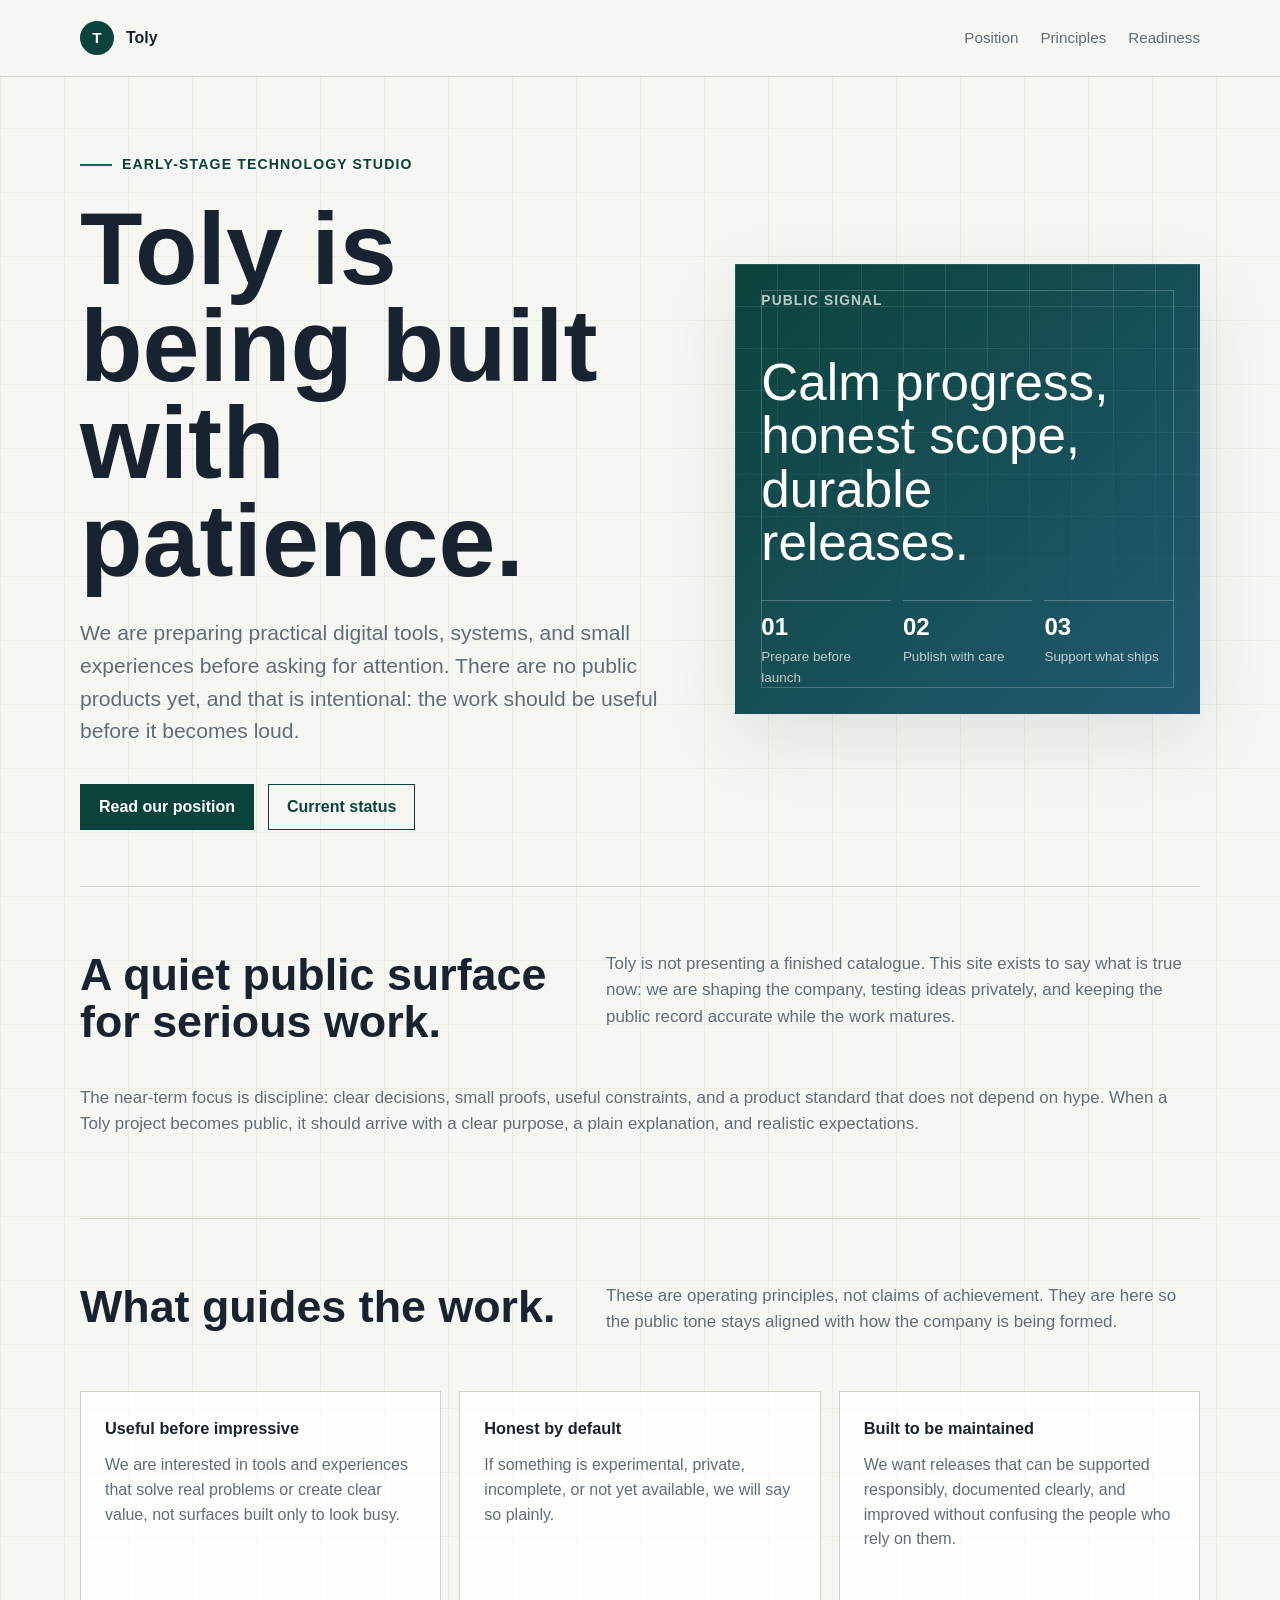
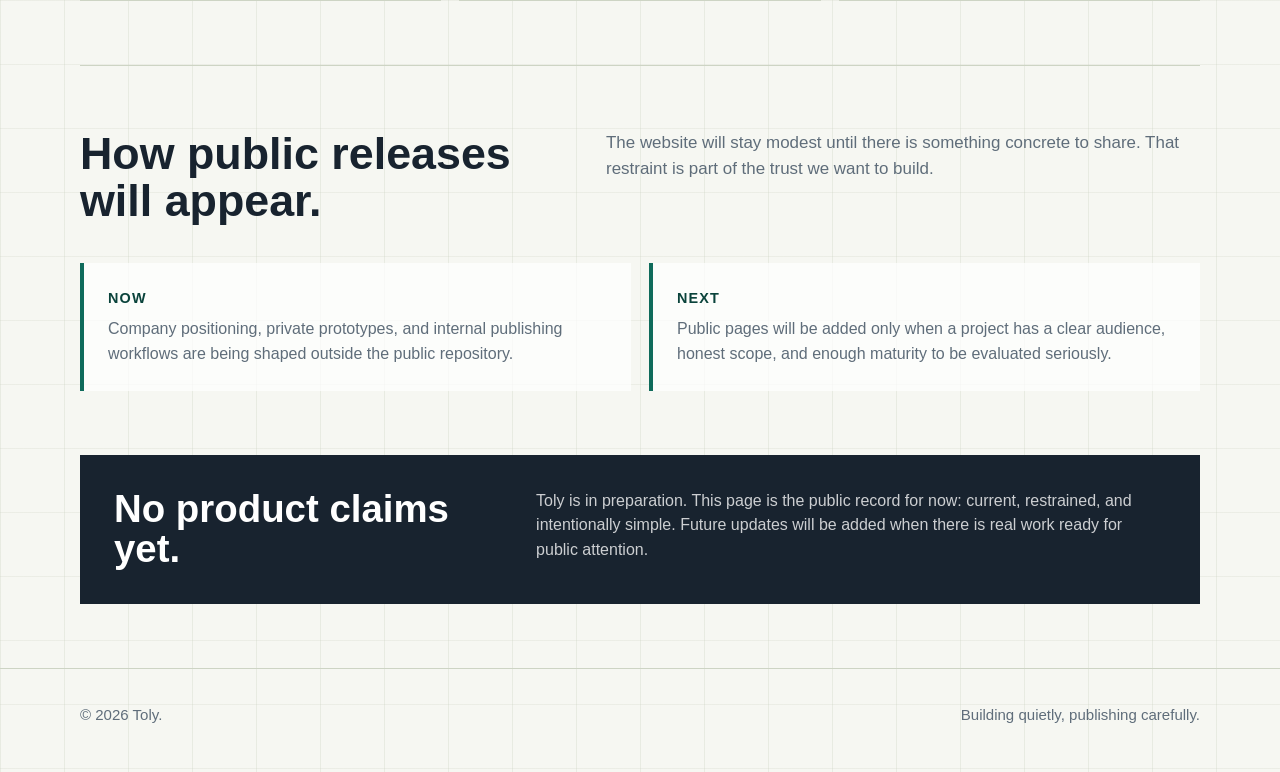
==== index.html @ 8178d435 "Rebuild public Toly site" ====
<!DOCTYPE html>
<html lang="en">
<head>
  <meta charset="UTF-8">
  <meta name="viewport" content="width=device-width, initial-scale=1.0">
  <meta name="description" content="Toly is an early-stage technology studio preparing careful digital tools, systems, and experiences.">
  <meta name="theme-color" content="#f6f7f2">
  <meta property="og:title" content="Toly">
  <meta property="og:description" content="An early-stage technology studio building quietly and publishing carefully.">
  <meta property="og:type" content="website">
  <title>Toly - Careful Technology Studio</title>
  <style>
    :root {
      color-scheme: light;
      --paper: #f6f7f2;
      --surface: #ffffff;
      --ink: #18232f;
      --muted: #5f6d7a;
      --soft: #e4e7dc;
      --line: #cdd4c4;
      --green: #0f6b5b;
      --green-strong: #0a433b;
      --clay: #9a5b32;
      --blue: #245b73;
      --shadow: 0 24px 70px rgba(24, 35, 47, 0.10);
    }

    * {
      box-sizing: border-box;
    }

    html {
      scroll-behavior: smooth;
    }

    body {
      margin: 0;
      min-height: 100vh;
      font-family: Arial, Helvetica, sans-serif;
      line-height: 1.55;
      color: var(--ink);
      background:
        linear-gradient(90deg, rgba(205, 212, 196, 0.34) 1px, transparent 1px),
        linear-gradient(180deg, rgba(205, 212, 196, 0.28) 1px, transparent 1px),
        var(--paper);
      background-size: 64px 64px;
    }

    a {
      color: inherit;
      text-decoration-thickness: 0.08em;
      text-underline-offset: 0.2em;
    }

    a:focus-visible,
    button:focus-visible {
      outline: 3px solid rgba(15, 107, 91, 0.35);
      outline-offset: 4px;
    }

    .skip-link {
      position: absolute;
      top: 12px;
      left: 12px;
      z-index: 10;
      padding: 10px 14px;
      color: var(--surface);
      background: var(--green-strong);
      transform: translateY(-160%);
      transition: transform 180ms ease;
    }

    .skip-link:focus {
      transform: translateY(0);
    }

    .wrap {
      width: min(1120px, calc(100% - 32px));
      margin: 0 auto;
    }

    header {
      position: sticky;
      top: 0;
      z-index: 5;
      border-bottom: 1px solid rgba(205, 212, 196, 0.86);
      background: rgba(246, 247, 242, 0.92);
      backdrop-filter: blur(14px);
    }

    nav {
      display: flex;
      align-items: center;
      justify-content: space-between;
      gap: 24px;
      min-height: 76px;
    }

    .brand {
      display: inline-flex;
      align-items: center;
      gap: 12px;
      font-weight: 700;
      text-decoration: none;
    }

    .mark {
      display: grid;
      width: 34px;
      height: 34px;
      place-items: center;
      color: var(--surface);
      background: var(--green-strong);
      border-radius: 50%;
      font-size: 0.95rem;
    }

    .nav-links {
      display: flex;
      flex-wrap: wrap;
      justify-content: flex-end;
      gap: 10px 22px;
      color: var(--muted);
      font-size: 0.95rem;
    }

    .nav-links a {
      text-decoration: none;
    }

    .nav-links a:hover {
      color: var(--green-strong);
    }

    main {
      padding: 72px 0 64px;
    }

    .hero {
      display: grid;
      grid-template-columns: minmax(0, 1.12fr) minmax(320px, 0.88fr);
      gap: 64px;
      align-items: center;
      min-height: calc(100vh - 172px);
      padding-bottom: 56px;
    }

    .eyebrow {
      display: inline-flex;
      align-items: center;
      gap: 10px;
      margin: 0 0 24px;
      color: var(--green-strong);
      font-size: 0.88rem;
      font-weight: 700;
      text-transform: uppercase;
      letter-spacing: 0.08em;
    }

    .eyebrow::before {
      content: "";
      width: 32px;
      height: 2px;
      background: var(--green);
    }

    h1,
    h2,
    h3,
    p {
      margin-top: 0;
    }

    h1 {
      max-width: 780px;
      margin-bottom: 28px;
      font-size: clamp(3rem, 8vw, 6.8rem);
      line-height: 0.95;
      letter-spacing: 0;
    }

    .lead {
      max-width: 690px;
      margin-bottom: 36px;
      color: var(--muted);
      font-size: clamp(1.12rem, 2vw, 1.32rem);
    }

    .actions {
      display: flex;
      flex-wrap: wrap;
      gap: 14px;
      align-items: center;
    }

    .button {
      display: inline-flex;
      align-items: center;
      min-height: 46px;
      padding: 0 18px;
      border: 1px solid var(--green-strong);
      color: var(--surface);
      background: var(--green-strong);
      font-weight: 700;
      text-decoration: none;
    }

    .button.secondary {
      color: var(--green-strong);
      background: transparent;
    }

    .signal {
      position: relative;
      min-height: 450px;
      padding: 26px;
      overflow: hidden;
      color: var(--surface);
      background:
        linear-gradient(135deg, rgba(10, 67, 59, 0.98), rgba(36, 91, 115, 0.95)),
        var(--green-strong);
      box-shadow: var(--shadow);
    }

    .signal::before {
      content: "";
      position: absolute;
      inset: 26px;
      border: 1px solid rgba(255, 255, 255, 0.22);
    }

    .signal-grid {
      position: absolute;
      inset: 0;
      background:
        linear-gradient(90deg, rgba(255, 255, 255, 0.10) 1px, transparent 1px),
        linear-gradient(180deg, rgba(255, 255, 255, 0.10) 1px, transparent 1px);
      background-size: 42px 42px;
      mask-image: linear-gradient(180deg, #000, transparent 85%);
    }

    .signal-content {
      position: relative;
      z-index: 1;
      display: flex;
      min-height: 398px;
      flex-direction: column;
      justify-content: space-between;
    }

    .signal-kicker {
      color: rgba(255, 255, 255, 0.72);
      font-size: 0.86rem;
      font-weight: 700;
      text-transform: uppercase;
      letter-spacing: 0.08em;
    }

    .signal-title {
      max-width: 350px;
      margin: 0;
      font-size: clamp(1.8rem, 4vw, 3.2rem);
      line-height: 1.04;
      letter-spacing: 0;
    }

    .signal-bottom {
      display: grid;
      grid-template-columns: repeat(3, 1fr);
      gap: 12px;
    }

    .metric {
      padding-top: 14px;
      border-top: 1px solid rgba(255, 255, 255, 0.24);
    }

    .metric strong {
      display: block;
      font-size: 1.5rem;
      line-height: 1;
    }

    .metric span {
      display: block;
      margin-top: 8px;
      color: rgba(255, 255, 255, 0.72);
      font-size: 0.84rem;
    }

    .band {
      padding: 64px 0;
      border-top: 1px solid var(--line);
    }

    .section-head {
      display: grid;
      grid-template-columns: minmax(220px, 0.45fr) minmax(0, 0.55fr);
      gap: 40px;
      align-items: start;
      margin-bottom: 38px;
    }

    h2 {
      margin-bottom: 0;
      font-size: clamp(1.8rem, 3.5vw, 3.2rem);
      line-height: 1.06;
      letter-spacing: 0;
    }

    .section-head p,
    .wide-copy {
      color: var(--muted);
      font-size: 1.06rem;
    }

    .cards {
      display: grid;
      grid-template-columns: repeat(3, minmax(0, 1fr));
      gap: 18px;
    }

    .card {
      min-height: 210px;
      padding: 24px;
      border: 1px solid var(--line);
      background: rgba(255, 255, 255, 0.78);
    }

    .card h3 {
      margin-bottom: 12px;
      font-size: 1.02rem;
    }

    .card p {
      margin-bottom: 0;
      color: var(--muted);
    }

    .timeline {
      display: grid;
      grid-template-columns: 1fr 1fr;
      gap: 18px;
    }

    .step {
      padding: 24px;
      border-left: 4px solid var(--green);
      background: rgba(255, 255, 255, 0.72);
    }

    .step strong {
      display: block;
      margin-bottom: 8px;
      color: var(--green-strong);
      font-size: 0.9rem;
      text-transform: uppercase;
      letter-spacing: 0.08em;
    }

    .step p {
      margin-bottom: 0;
      color: var(--muted);
    }

    .notice {
      display: grid;
      grid-template-columns: minmax(220px, 0.38fr) minmax(0, 0.62fr);
      gap: 36px;
      padding: 34px;
      color: var(--surface);
      background: var(--ink);
    }

    .notice h2 {
      font-size: clamp(1.6rem, 3vw, 2.5rem);
    }

    .notice p {
      margin-bottom: 0;
      color: rgba(255, 255, 255, 0.78);
    }

    footer {
      padding: 34px 0 46px;
      border-top: 1px solid var(--line);
      color: var(--muted);
      font-size: 0.94rem;
    }

    .footer-row {
      display: flex;
      flex-wrap: wrap;
      justify-content: space-between;
      gap: 16px;
    }

    @media (max-width: 860px) {
      header {
        position: static;
      }

      nav,
      .section-head,
      .notice {
        display: block;
      }

      .nav-links {
        justify-content: flex-start;
        margin-top: 14px;
      }

      main {
        padding-top: 48px;
      }

      .hero {
        display: block;
        min-height: auto;
      }

      .signal {
        min-height: 380px;
        margin-top: 42px;
      }

      .signal-content {
        min-height: 328px;
      }

      .cards,
      .timeline {
        grid-template-columns: 1fr;
      }

      .section-head p,
      .notice p {
        margin-top: 16px;
      }
    }

    @media (max-width: 560px) {
      .wrap {
        width: min(100% - 24px, 1120px);
      }

      nav {
        min-height: 92px;
      }

      h1 {
        font-size: clamp(2.5rem, 17vw, 4.6rem);
      }

      .actions {
        align-items: stretch;
        flex-direction: column;
      }

      .button {
        justify-content: center;
        width: 100%;
      }

      .signal,
      .notice {
        padding: 22px;
      }

      .signal::before {
        inset: 18px;
      }

      .signal-bottom {
        grid-template-columns: 1fr;
      }

      .band {
        padding: 52px 0;
      }
    }
  </style>
</head>
<body>
  <a class="skip-link" href="#main">Skip to content</a>

  <header>
    <nav class="wrap" aria-label="Primary navigation">
      <a class="brand" href="#top" aria-label="Toly home">
        <span class="mark" aria-hidden="true">T</span>
        <span>Toly</span>
      </a>

      <div class="nav-links" aria-label="Page sections">
        <a href="#position">Position</a>
        <a href="#principles">Principles</a>
        <a href="#readiness">Readiness</a>
      </div>
    </nav>
  </header>

  <main id="main" class="wrap">
    <section id="top" class="hero" aria-labelledby="hero-title">
      <div>
        <p class="eyebrow">Early-stage technology studio</p>
        <h1 id="hero-title">Toly is being built with patience.</h1>
        <p class="lead">We are preparing practical digital tools, systems, and small experiences before asking for attention. There are no public products yet, and that is intentional: the work should be useful before it becomes loud.</p>

        <div class="actions" aria-label="Primary actions">
          <a class="button" href="#position">Read our position</a>
          <a class="button secondary" href="#readiness">Current status</a>
        </div>
      </div>

      <aside class="signal" aria-label="Toly working posture">
        <div class="signal-grid" aria-hidden="true"></div>
        <div class="signal-content">
          <p class="signal-kicker">Public signal</p>
          <p class="signal-title">Calm progress, honest scope, durable releases.</p>
          <div class="signal-bottom" aria-label="Company commitments">
            <div class="metric">
              <strong>01</strong>
              <span>Prepare before launch</span>
            </div>
            <div class="metric">
              <strong>02</strong>
              <span>Publish with care</span>
            </div>
            <div class="metric">
              <strong>03</strong>
              <span>Support what ships</span>
            </div>
          </div>
        </div>
      </aside>
    </section>

    <section id="position" class="band" aria-labelledby="position-title">
      <div class="section-head">
        <h2 id="position-title">A quiet public surface for serious work.</h2>
        <p>Toly is not presenting a finished catalogue. This site exists to say what is true now: we are shaping the company, testing ideas privately, and keeping the public record accurate while the work matures.</p>
      </div>

      <p class="wide-copy">The near-term focus is discipline: clear decisions, small proofs, useful constraints, and a product standard that does not depend on hype. When a Toly project becomes public, it should arrive with a clear purpose, a plain explanation, and realistic expectations.</p>
    </section>

    <section id="principles" class="band" aria-labelledby="principles-title">
      <div class="section-head">
        <h2 id="principles-title">What guides the work.</h2>
        <p>These are operating principles, not claims of achievement. They are here so the public tone stays aligned with how the company is being formed.</p>
      </div>

      <div class="cards">
        <article class="card">
          <h3>Useful before impressive</h3>
          <p>We are interested in tools and experiences that solve real problems or create clear value, not surfaces built only to look busy.</p>
        </article>

        <article class="card">
          <h3>Honest by default</h3>
          <p>If something is experimental, private, incomplete, or not yet available, we will say so plainly.</p>
        </article>

        <article class="card">
          <h3>Built to be maintained</h3>
          <p>We want releases that can be supported responsibly, documented clearly, and improved without confusing the people who rely on them.</p>
        </article>
      </div>
    </section>

    <section id="readiness" class="band" aria-labelledby="readiness-title">
      <div class="section-head">
        <h2 id="readiness-title">How public releases will appear.</h2>
        <p>The website will stay modest until there is something concrete to share. That restraint is part of the trust we want to build.</p>
      </div>

      <div class="timeline">
        <div class="step">
          <strong>Now</strong>
          <p>Company positioning, private prototypes, and internal publishing workflows are being shaped outside the public repository.</p>
        </div>

        <div class="step">
          <strong>Next</strong>
          <p>Public pages will be added only when a project has a clear audience, honest scope, and enough maturity to be evaluated seriously.</p>
        </div>
      </div>
    </section>

    <section class="notice" aria-labelledby="notice-title">
      <h2 id="notice-title">No product claims yet.</h2>
      <p>Toly is in preparation. This page is the public record for now: current, restrained, and intentionally simple. Future updates will be added when there is real work ready for public attention.</p>
    </section>
  </main>

  <footer>
    <div class="wrap footer-row">
      <span>&copy; 2026 Toly.</span>
      <span>Building quietly, publishing carefully.</span>
    </div>
  </footer>
</body>
</html>
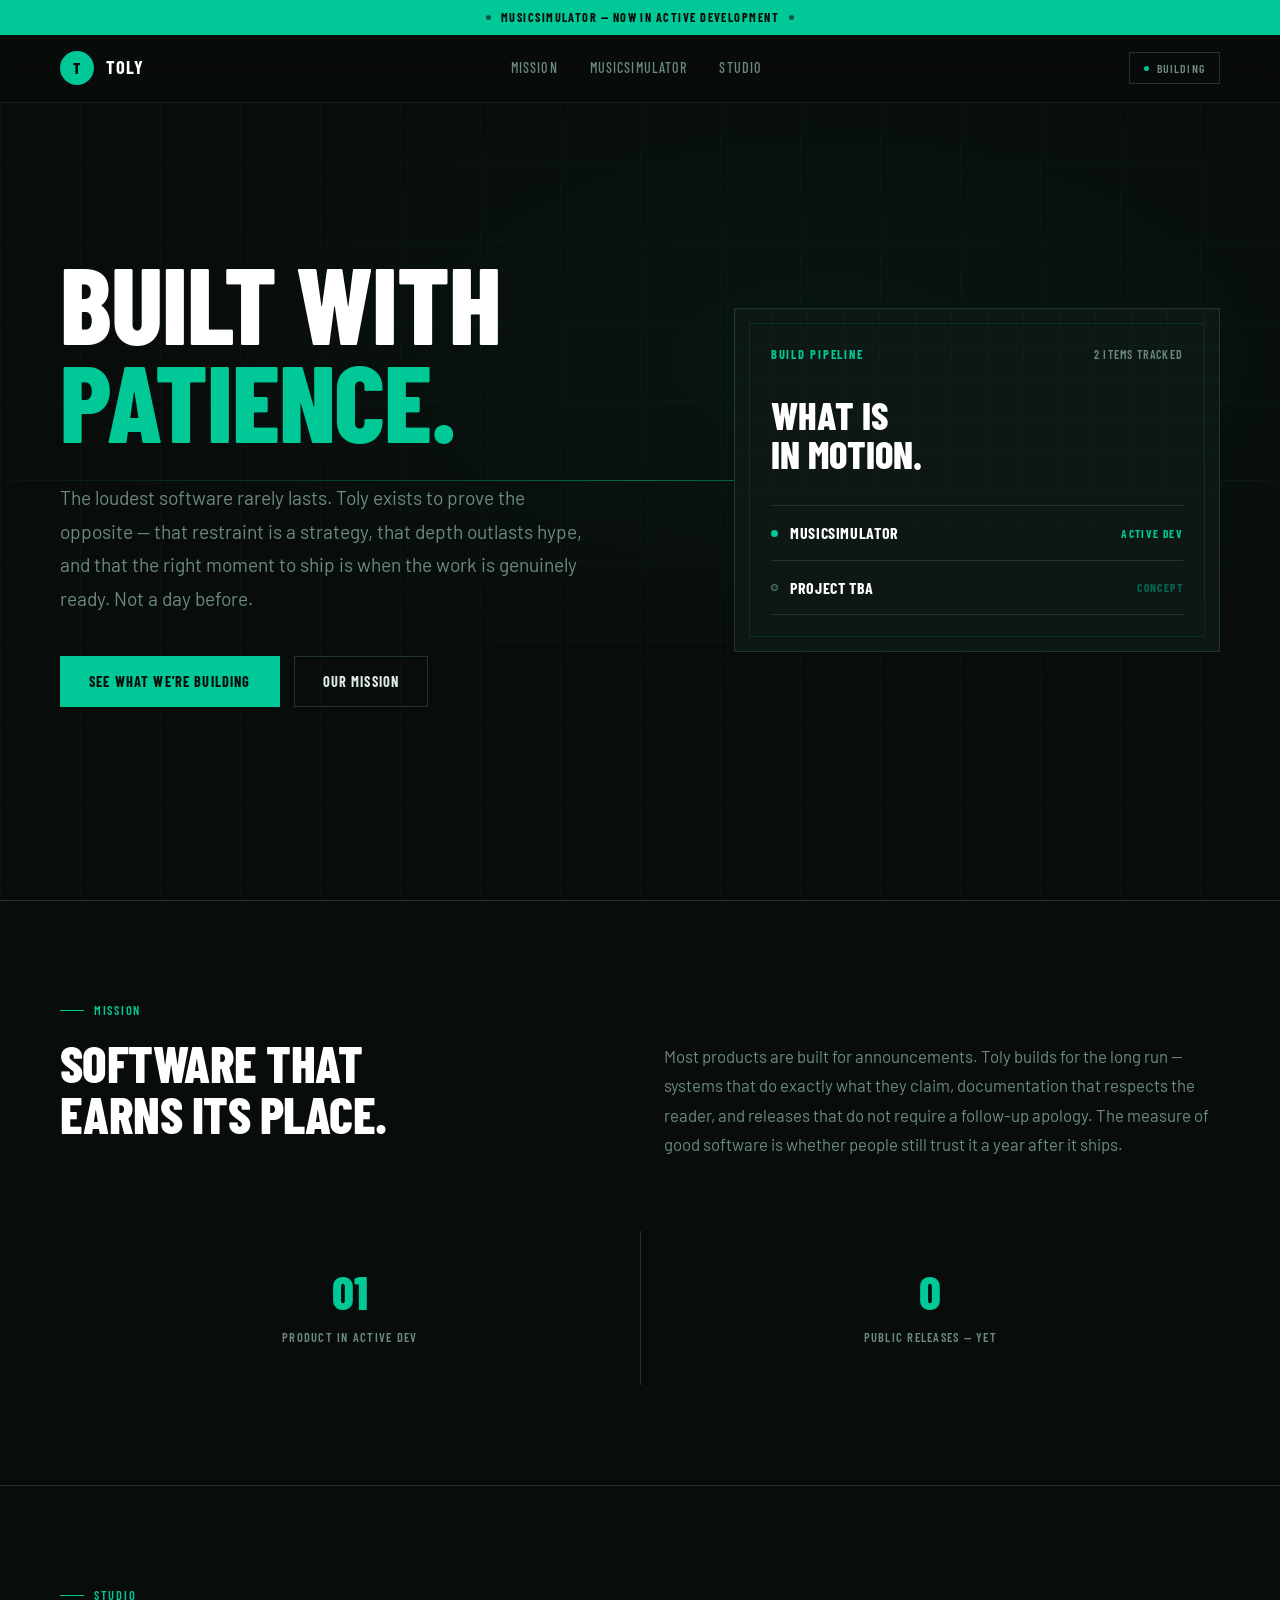
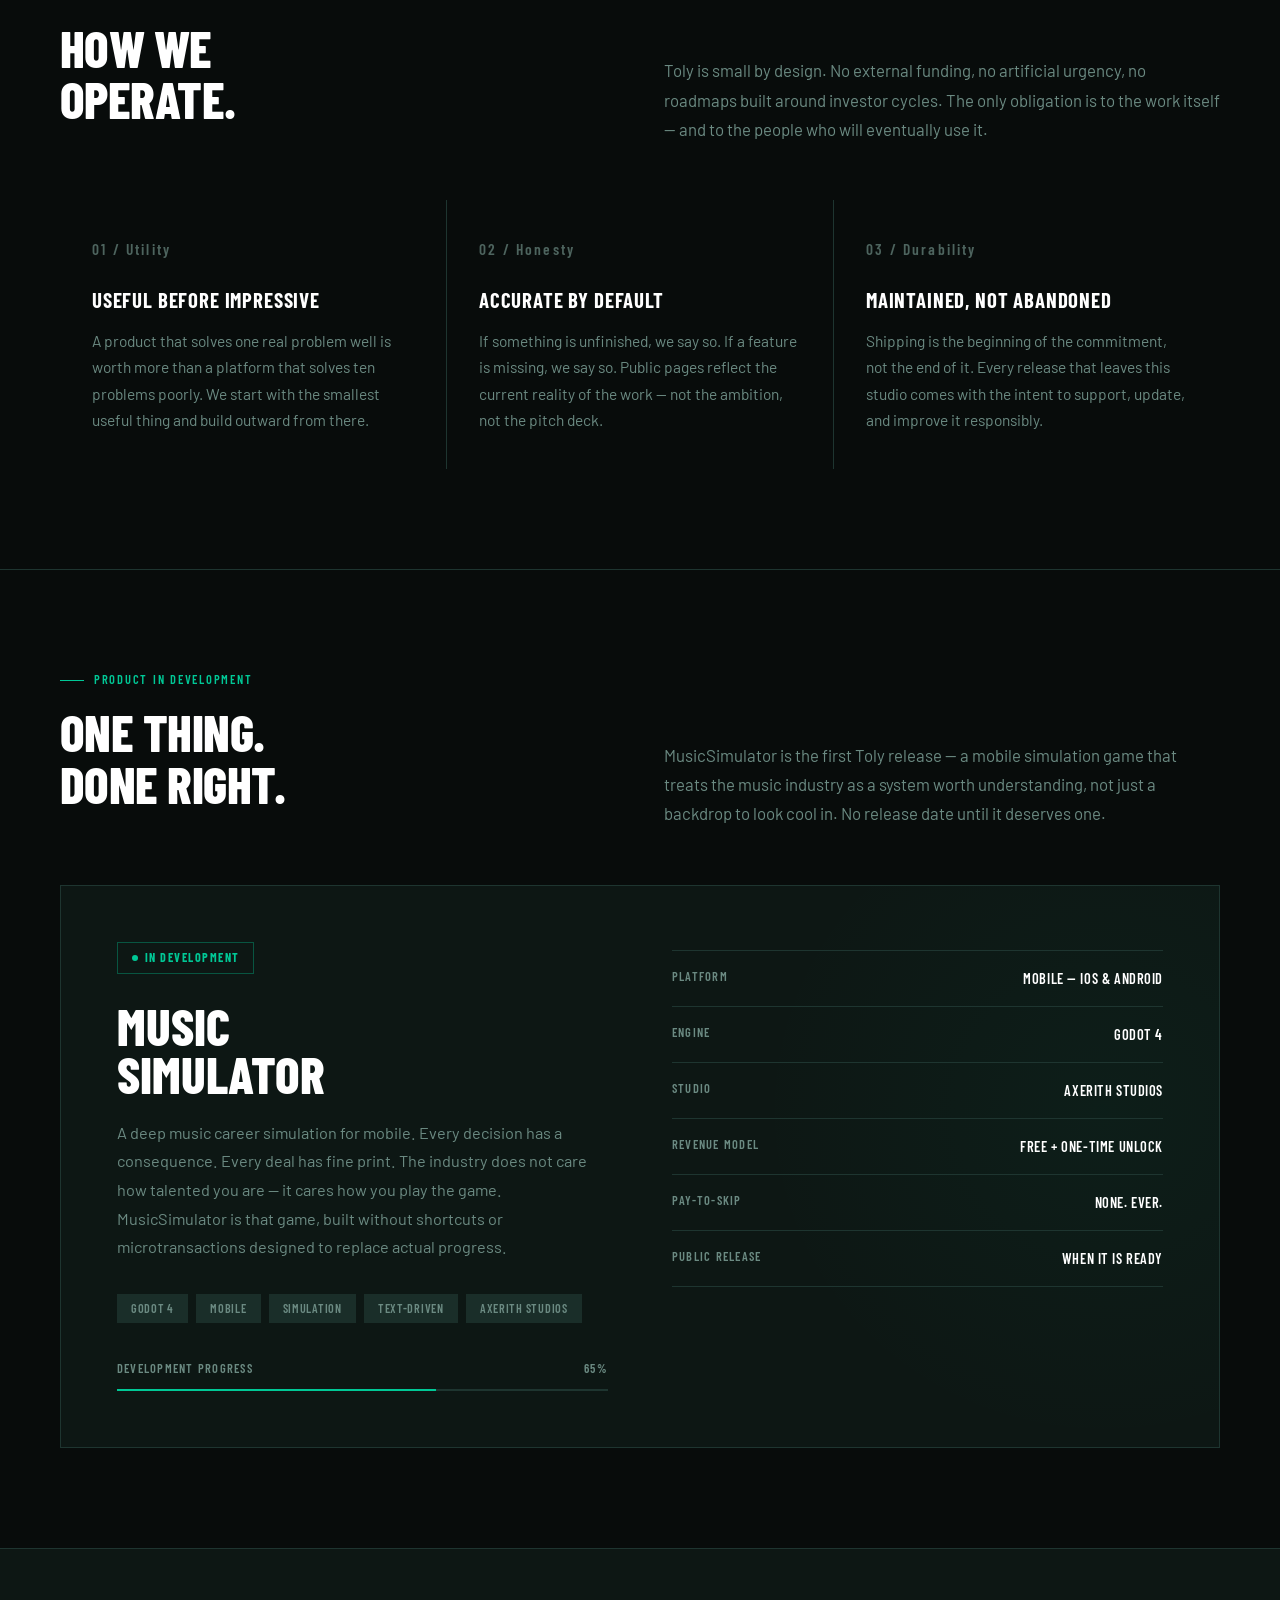
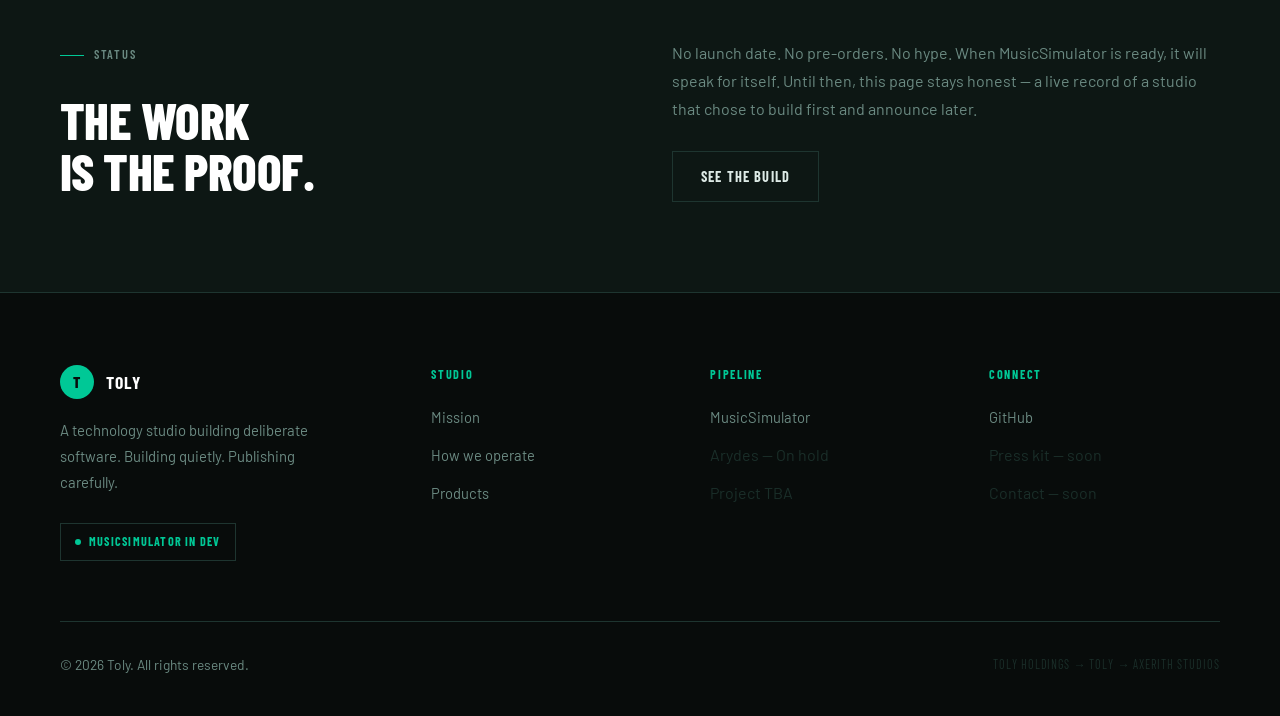
==== commit 522e5206: "Updated landing page structure" ====
--- a/index.html
+++ b/index.html
@@ -3,488 +3,542 @@
 <head>
   <meta charset="UTF-8">
   <meta name="viewport" content="width=device-width, initial-scale=1.0">
-  <meta name="description" content="Toly is an early-stage technology studio preparing careful digital tools, systems, and experiences.">
-  <meta name="theme-color" content="#f6f7f2">
+  <meta name="description" content="Toly is a technology studio building tools designed to last.">
+  <meta name="theme-color" content="#080c0b">
   <meta property="og:title" content="Toly">
-  <meta property="og:description" content="An early-stage technology studio building quietly and publishing carefully.">
+  <meta property="og:description" content="Building amazing tools.">
   <meta property="og:type" content="website">
-  <title>Toly - Careful Technology Studio</title>
+  <title>Toly</title>
+  <link rel="preconnect" href="https://fonts.googleapis.com">
+  <link rel="preconnect" href="https://fonts.gstatic.com" crossorigin>
+  <link href="https://fonts.googleapis.com/css2?family=Barlow+Condensed:wght@300;400;500;600;700;800&family=Barlow:wght@300;400;500&display=swap" rel="stylesheet">
   <style>
     :root {
-      color-scheme: light;
-      --paper: #f6f7f2;
-      --surface: #ffffff;
-      --ink: #18232f;
-      --muted: #5f6d7a;
-      --soft: #e4e7dc;
-      --line: #cdd4c4;
-      --green: #0f6b5b;
-      --green-strong: #0a433b;
-      --clay: #9a5b32;
-      --blue: #245b73;
-      --shadow: 0 24px 70px rgba(24, 35, 47, 0.10);
-    }
-
-    * {
-      box-sizing: border-box;
-    }
-
-    html {
-      scroll-behavior: smooth;
-    }
+      --bg:      #080c0b;
+      --bg1:     #0d1714;
+      --bg2:     #121f1b;
+      --accent:  #00c896;
+      --accent2: #007a5e;
+      --ink:     #ddeae6;
+      --muted:   #6b8a82;
+      --faint:   #1a2e29;
+      --line:    #1e3530;
+      --white:   #ffffff;
+    }
+
+    *, *::before, *::after { box-sizing: border-box; margin: 0; padding: 0; }
+    html { scroll-behavior: smooth; }
 
     body {
-      margin: 0;
-      min-height: 100vh;
-      font-family: Arial, Helvetica, sans-serif;
-      line-height: 1.55;
+      font-family: 'Barlow', sans-serif;
+      background: var(--bg);
       color: var(--ink);
+      line-height: 1.6;
+      overflow-x: hidden;
+    }
+
+    a { color: inherit; text-decoration: none; }
+    a:focus-visible, button:focus-visible {
+      outline: 2px solid var(--accent);
+      outline-offset: 4px;
+    }
+
+    .wrap { width: min(1160px, calc(100% - 40px)); margin: 0 auto; }
+
+    /* SKIP LINK */
+    .skip-link {
+      position: absolute; top: 12px; left: 12px; z-index: 100;
+      padding: 10px 16px; background: var(--accent); color: var(--bg);
+      font-family: 'Barlow Condensed', sans-serif; font-weight: 700;
+      letter-spacing: 0.06em; text-transform: uppercase; font-size: 0.85rem;
+      transform: translateY(-200%); transition: transform 180ms ease;
+    }
+    .skip-link:focus { transform: translateY(0); }
+
+    /* ── ANNOUNCEMENT BAR ───────────────────────────────────── */
+    .announce-bar {
+      position: fixed; top: 0; left: 0; right: 0; z-index: 51;
+      background: var(--accent);
+      display: flex; align-items: center; justify-content: center;
+      gap: 10px; padding: 8px 20px;
+      font-family: 'Barlow Condensed', sans-serif;
+      font-size: 0.76rem; font-weight: 700;
+      letter-spacing: 0.12em; text-transform: uppercase;
+      color: var(--bg); cursor: default;
+    }
+    .announce-dot {
+      width: 5px; height: 5px; border-radius: 50%;
+      background: var(--bg); flex-shrink: 0; opacity: 0.6;
+      animation: pulse 2s ease-in-out infinite;
+    }
+
+    /* ── HEADER ─────────────────────────────────────────────── */
+    header {
+      position: fixed; top: 34px; left: 0; right: 0; z-index: 50;
+      border-bottom: 1px solid rgba(30,53,48,0.6);
+      background: rgba(8,12,11,0.92);
+      backdrop-filter: blur(18px);
+      transition: background 0.3s;
+    }
+
+    nav {
+      display: flex; align-items: center;
+      justify-content: space-between; gap: 24px;
+      min-height: 68px;
+    }
+
+    .brand {
+      display: inline-flex; align-items: center; gap: 12px;
+      font-family: 'Barlow Condensed', sans-serif;
+      font-weight: 700; font-size: 1.15rem;
+      letter-spacing: 0.06em; text-transform: uppercase;
+      color: var(--white);
+    }
+    .mark {
+      display: grid; place-items: center;
+      width: 34px; height: 34px;
+      background: var(--accent); color: var(--bg);
+      border-radius: 50%; font-size: 0.95rem; font-weight: 800;
+      flex-shrink: 0;
+    }
+
+    .nav-center {
+      display: flex; align-items: center; gap: 32px;
+      font-family: 'Barlow Condensed', sans-serif;
+      font-size: 0.88rem; font-weight: 500;
+      letter-spacing: 0.08em; text-transform: uppercase;
+      color: var(--muted);
+    }
+    .nav-center a { transition: color 0.2s; }
+    .nav-center a:hover { color: var(--white); }
+
+    .nav-status {
+      display: flex; align-items: center; gap: 8px;
+      font-family: 'Barlow Condensed', sans-serif;
+      font-size: 0.74rem; font-weight: 600;
+      letter-spacing: 0.1em; text-transform: uppercase;
+      color: var(--muted); padding: 6px 14px;
+      border: 1px solid var(--line);
+    }
+    .nav-status-dot {
+      width: 5px; height: 5px; border-radius: 50%;
+      background: var(--accent); flex-shrink: 0;
+      animation: pulse 2s ease-in-out infinite;
+    }
+
+
+
+    /* ── HERO ───────────────────────────────────────────────── */
+    .hero {
+      position: relative; min-height: 100vh;
+      display: flex; align-items: center;
+      padding: 140px 0 80px; overflow: hidden;
+    }
+
+    .hero-bg {
+      position: absolute; inset: 0; z-index: 0;
       background:
-        linear-gradient(90deg, rgba(205, 212, 196, 0.34) 1px, transparent 1px),
-        linear-gradient(180deg, rgba(205, 212, 196, 0.28) 1px, transparent 1px),
-        var(--paper);
-      background-size: 64px 64px;
-    }
-
-    a {
-      color: inherit;
-      text-decoration-thickness: 0.08em;
-      text-underline-offset: 0.2em;
-    }
-
-    a:focus-visible,
-    button:focus-visible {
-      outline: 3px solid rgba(15, 107, 91, 0.35);
-      outline-offset: 4px;
-    }
-
-    .skip-link {
-      position: absolute;
-      top: 12px;
-      left: 12px;
-      z-index: 10;
-      padding: 10px 14px;
-      color: var(--surface);
-      background: var(--green-strong);
-      transform: translateY(-160%);
-      transition: transform 180ms ease;
-    }
-
-    .skip-link:focus {
-      transform: translateY(0);
-    }
-
-    .wrap {
-      width: min(1120px, calc(100% - 32px));
-      margin: 0 auto;
-    }
-
-    header {
-      position: sticky;
-      top: 0;
-      z-index: 5;
-      border-bottom: 1px solid rgba(205, 212, 196, 0.86);
-      background: rgba(246, 247, 242, 0.92);
-      backdrop-filter: blur(14px);
-    }
-
-    nav {
-      display: flex;
-      align-items: center;
-      justify-content: space-between;
-      gap: 24px;
-      min-height: 76px;
-    }
-
-    .brand {
-      display: inline-flex;
-      align-items: center;
-      gap: 12px;
-      font-weight: 700;
-      text-decoration: none;
-    }
-
-    .mark {
+        linear-gradient(180deg, transparent 55%, var(--bg) 100%),
+        radial-gradient(ellipse 80% 60% at 65% 40%, rgba(0,200,150,0.05) 0%, transparent 70%);
+    }
+    .hero-grid {
+      position: absolute; inset: 0; z-index: 0;
+      background-image:
+        linear-gradient(90deg, rgba(0,200,150,0.04) 1px, transparent 1px),
+        linear-gradient(180deg, rgba(0,200,150,0.04) 1px, transparent 1px);
+      background-size: 80px 80px;
+    }
+    .scan-line {
+      position: absolute; left: 0; right: 0; height: 1px;
+      background: linear-gradient(90deg, transparent, var(--accent), transparent);
+      opacity: 0.45; z-index: 1;
+      animation: scan 7s ease-in-out infinite;
+    }
+    @keyframes scan {
+      0%   { top: 8%;  opacity: 0; }
+      10%  { opacity: 0.45; }
+      90%  { opacity: 0.45; }
+      100% { top: 92%; opacity: 0; }
+    }
+
+    .hero-inner {
+      position: relative; z-index: 2;
       display: grid;
-      width: 34px;
-      height: 34px;
-      place-items: center;
-      color: var(--surface);
-      background: var(--green-strong);
-      border-radius: 50%;
-      font-size: 0.95rem;
-    }
-
-    .nav-links {
-      display: flex;
-      flex-wrap: wrap;
-      justify-content: flex-end;
-      gap: 10px 22px;
+      grid-template-columns: minmax(0,1.1fr) minmax(300px,0.9fr);
+      gap: 80px; align-items: center;
+    }
+
+    h1 {
+      font-family: 'Barlow Condensed', sans-serif;
+      font-size: clamp(3.4rem, 8.5vw, 8rem);
+      font-weight: 800; line-height: 0.9;
+      letter-spacing: -0.01em; text-transform: uppercase;
+      color: var(--white); margin-bottom: 32px;
+    }
+    h1 em { color: var(--accent); font-style: normal; }
+
+    .lead {
+      font-size: clamp(1rem, 1.8vw, 1.2rem);
+      color: var(--muted); max-width: 540px;
+      margin-bottom: 40px; line-height: 1.75;
+    }
+
+    .actions { display: flex; flex-wrap: wrap; gap: 14px; align-items: center; }
+
+    .btn {
+      display: inline-flex; align-items: center; gap: 8px;
+      padding: 13px 28px;
+      font-family: 'Barlow Condensed', sans-serif;
+      font-size: 0.9rem; font-weight: 700;
+      letter-spacing: 0.08em; text-transform: uppercase;
+      border: 1px solid transparent; transition: all 0.2s;
+    }
+    .btn-primary { background: var(--accent); color: var(--bg); border-color: var(--accent); }
+    .btn-primary:hover { background: #00dda8; border-color: #00dda8; }
+    .btn-ghost { background: transparent; color: var(--ink); border-color: var(--line); }
+    .btn-ghost:hover { border-color: var(--accent); color: var(--accent); }
+
+    /* ── PIPELINE CARD (was Signal) ─────────────────────────── */
+    .pipeline-card {
+      position: relative;
+      background: var(--bg1);
+      border: 1px solid var(--line);
+      padding: 36px;
+      overflow: hidden;
+    }
+    .pipeline-card::before {
+      content: ""; position: absolute; inset: 14px;
+      border: 1px solid rgba(0,200,150,0.12); pointer-events: none;
+    }
+    .pipeline-inner-grid {
+      position: absolute; inset: 0;
+      background-image:
+        linear-gradient(90deg, rgba(0,200,150,0.05) 1px, transparent 1px),
+        linear-gradient(180deg, rgba(0,200,150,0.05) 1px, transparent 1px);
+      background-size: 36px 36px;
+      mask-image: linear-gradient(180deg, black 0%, transparent 100%);
+    }
+    .pipeline-content { position: relative; z-index: 1; }
+
+    .pipeline-header {
+      display: flex; justify-content: space-between; align-items: flex-start;
+      margin-bottom: 32px;
+    }
+    .pipeline-title {
+      font-family: 'Barlow Condensed', sans-serif;
+      font-size: 0.78rem; font-weight: 700;
+      letter-spacing: 0.14em; text-transform: uppercase;
+      color: var(--accent);
+    }
+    .pipeline-count {
+      font-family: 'Barlow Condensed', sans-serif;
+      font-size: 0.75rem; font-weight: 600;
+      letter-spacing: 0.1em; text-transform: uppercase;
       color: var(--muted);
-      font-size: 0.95rem;
-    }
-
-    .nav-links a {
-      text-decoration: none;
-    }
-
-    .nav-links a:hover {
-      color: var(--green-strong);
-    }
-
-    main {
-      padding: 72px 0 64px;
-    }
-
-    .hero {
-      display: grid;
-      grid-template-columns: minmax(0, 1.12fr) minmax(320px, 0.88fr);
-      gap: 64px;
-      align-items: center;
-      min-height: calc(100vh - 172px);
-      padding-bottom: 56px;
-    }
-
-    .eyebrow {
-      display: inline-flex;
-      align-items: center;
-      gap: 10px;
-      margin: 0 0 24px;
-      color: var(--green-strong);
-      font-size: 0.88rem;
-      font-weight: 700;
-      text-transform: uppercase;
-      letter-spacing: 0.08em;
-    }
-
-    .eyebrow::before {
+    }
+
+    .pipeline-heading {
+      font-family: 'Barlow Condensed', sans-serif;
+      font-size: clamp(1.7rem, 3vw, 2.6rem);
+      font-weight: 800; text-transform: uppercase;
+      line-height: 1; color: var(--white);
+      margin-bottom: 32px;
+    }
+
+    .pipeline-items { display: flex; flex-direction: column; gap: 0; }
+
+    .pipeline-item {
+      display: flex; align-items: center; justify-content: space-between;
+      padding: 14px 0;
+      border-top: 1px solid var(--line);
+      gap: 16px;
+    }
+    .pipeline-item:last-child { border-bottom: 1px solid var(--line); }
+
+    .pipeline-item-left {
+      display: flex; align-items: center; gap: 12px;
+    }
+    .pipeline-dot {
+      width: 7px; height: 7px; border-radius: 50%;
+      flex-shrink: 0;
+    }
+    .pipeline-dot.active {
+      background: var(--accent);
+      animation: pulse 2s ease-in-out infinite;
+    }
+    .pipeline-dot.hold { background: var(--muted); }
+    .pipeline-dot.concept { background: var(--faint); border: 1px solid var(--muted); }
+
+    .pipeline-name {
+      font-family: 'Barlow Condensed', sans-serif;
+      font-size: 1rem; font-weight: 700;
+      letter-spacing: 0.04em; text-transform: uppercase;
+      color: var(--white);
+    }
+    .pipeline-sub {
+      font-size: 0.8rem; color: var(--muted);
+      font-family: 'Barlow', sans-serif; font-weight: 400;
+    }
+
+    .pipeline-status {
+      font-family: 'Barlow Condensed', sans-serif;
+      font-size: 0.72rem; font-weight: 700;
+      letter-spacing: 0.12em; text-transform: uppercase;
+      flex-shrink: 0;
+    }
+    .pipeline-status.active { color: var(--accent); }
+    .pipeline-status.hold   { color: var(--muted); }
+    .pipeline-status.next   { color: rgba(0,200,150,0.45); }
+
+    @keyframes pulse {
+      0%, 100% { opacity: 1; transform: scale(1); }
+      50%       { opacity: 0.4; transform: scale(0.7); }
+    }
+
+    /* ── SECTIONS ───────────────────────────────────────────── */
+    .band { padding: 100px 0; border-top: 1px solid var(--line); }
+
+    .section-label {
+      font-family: 'Barlow Condensed', sans-serif;
+      font-size: 0.78rem; font-weight: 600;
+      letter-spacing: 0.14em; text-transform: uppercase;
+      color: var(--accent); margin-bottom: 16px;
+      display: flex; align-items: center; gap: 10px;
+    }
+    .section-label::before { content: ""; width: 24px; height: 1px; background: var(--accent); }
+
+    h2 {
+      font-family: 'Barlow Condensed', sans-serif;
+      font-size: clamp(2rem, 4vw, 3.8rem);
+      font-weight: 800; line-height: 1.0;
+      letter-spacing: -0.01em; text-transform: uppercase;
+      color: var(--white); margin-bottom: 20px;
+    }
+
+    .section-head {
+      display: grid; grid-template-columns: 1fr 1fr;
+      gap: 48px; align-items: end; margin-bottom: 56px;
+    }
+    .section-sub { font-size: 1.05rem; color: var(--muted); line-height: 1.75; }
+
+    /* ── COUNTERS ───────────────────────────────────────────── */
+    .counters {
+      display: grid; grid-template-columns: repeat(2,1fr);
+      gap: 1px; background: var(--line); margin-top: 72px;
+    }
+    .counter-item { padding: 36px 28px; background: var(--bg); text-align: center; }
+    .counter-num {
+      display: block;
+      font-family: 'Barlow Condensed', sans-serif;
+      font-size: 3rem; font-weight: 800;
+      color: var(--accent); line-height: 1; margin-bottom: 8px;
+    }
+    .counter-label {
+      font-family: 'Barlow Condensed', sans-serif;
+      font-size: 0.78rem; font-weight: 600;
+      letter-spacing: 0.1em; text-transform: uppercase;
+      color: var(--muted);
+    }
+
+    /* ── PRINCIPLES CARDS ───────────────────────────────────── */
+    .cards { display: grid; grid-template-columns: repeat(3,1fr); gap: 1px; background: var(--line); }
+    .card { padding: 36px 32px; background: var(--bg); transition: background 0.25s; }
+    .card:hover { background: var(--bg1); }
+    .card-num {
+      font-family: 'Barlow Condensed', sans-serif;
+      font-size: 0.78rem; font-weight: 600;
+      letter-spacing: 0.14em; color: var(--accent);
+      margin-bottom: 20px; opacity: 0.7;
+    }
+    .card h3 {
+      font-family: 'Barlow Condensed', sans-serif;
+      font-size: 1.3rem; font-weight: 700;
+      text-transform: uppercase; letter-spacing: 0.04em;
+      color: var(--white); margin-bottom: 12px;
+    }
+    .card p { font-size: 0.97rem; color: var(--muted); line-height: 1.7; }
+
+    /* ── PRODUCT SECTION (single card) ─────────────────────── */
+    .product-full {
+      border: 1px solid var(--line);
+      background: var(--bg1);
+      padding: 56px;
+      position: relative; overflow: hidden;
+      transition: border-color 0.3s;
+    }
+    .product-full:hover { border-color: rgba(0,200,150,0.3); }
+    .product-full::after {
       content: "";
-      width: 32px;
-      height: 2px;
-      background: var(--green);
-    }
-
-    h1,
-    h2,
-    h3,
-    p {
-      margin-top: 0;
-    }
-
-    h1 {
-      max-width: 780px;
-      margin-bottom: 28px;
-      font-size: clamp(3rem, 8vw, 6.8rem);
-      line-height: 0.95;
-      letter-spacing: 0;
-    }
-
-    .lead {
-      max-width: 690px;
-      margin-bottom: 36px;
-      color: var(--muted);
-      font-size: clamp(1.12rem, 2vw, 1.32rem);
-    }
-
-    .actions {
-      display: flex;
-      flex-wrap: wrap;
-      gap: 14px;
-      align-items: center;
-    }
-
-    .button {
-      display: inline-flex;
-      align-items: center;
-      min-height: 46px;
-      padding: 0 18px;
-      border: 1px solid var(--green-strong);
-      color: var(--surface);
-      background: var(--green-strong);
-      font-weight: 700;
-      text-decoration: none;
-    }
-
-    .button.secondary {
-      color: var(--green-strong);
-      background: transparent;
-    }
-
-    .signal {
-      position: relative;
-      min-height: 450px;
-      padding: 26px;
-      overflow: hidden;
-      color: var(--surface);
-      background:
-        linear-gradient(135deg, rgba(10, 67, 59, 0.98), rgba(36, 91, 115, 0.95)),
-        var(--green-strong);
-      box-shadow: var(--shadow);
-    }
-
-    .signal::before {
-      content: "";
-      position: absolute;
-      inset: 26px;
-      border: 1px solid rgba(255, 255, 255, 0.22);
-    }
-
-    .signal-grid {
-      position: absolute;
-      inset: 0;
-      background:
-        linear-gradient(90deg, rgba(255, 255, 255, 0.10) 1px, transparent 1px),
-        linear-gradient(180deg, rgba(255, 255, 255, 0.10) 1px, transparent 1px);
-      background-size: 42px 42px;
-      mask-image: linear-gradient(180deg, #000, transparent 85%);
-    }
-
-    .signal-content {
-      position: relative;
-      z-index: 1;
-      display: flex;
-      min-height: 398px;
-      flex-direction: column;
-      justify-content: space-between;
-    }
-
-    .signal-kicker {
-      color: rgba(255, 255, 255, 0.72);
-      font-size: 0.86rem;
-      font-weight: 700;
-      text-transform: uppercase;
-      letter-spacing: 0.08em;
-    }
-
-    .signal-title {
-      max-width: 350px;
-      margin: 0;
-      font-size: clamp(1.8rem, 4vw, 3.2rem);
-      line-height: 1.04;
-      letter-spacing: 0;
-    }
-
-    .signal-bottom {
-      display: grid;
-      grid-template-columns: repeat(3, 1fr);
-      gap: 12px;
-    }
-
-    .metric {
-      padding-top: 14px;
-      border-top: 1px solid rgba(255, 255, 255, 0.24);
-    }
-
-    .metric strong {
-      display: block;
-      font-size: 1.5rem;
-      line-height: 1;
-    }
-
-    .metric span {
-      display: block;
-      margin-top: 8px;
-      color: rgba(255, 255, 255, 0.72);
-      font-size: 0.84rem;
-    }
-
-    .band {
-      padding: 64px 0;
-      border-top: 1px solid var(--line);
-    }
-
-    .section-head {
-      display: grid;
-      grid-template-columns: minmax(220px, 0.45fr) minmax(0, 0.55fr);
-      gap: 40px;
-      align-items: start;
-      margin-bottom: 38px;
-    }
-
-    h2 {
-      margin-bottom: 0;
-      font-size: clamp(1.8rem, 3.5vw, 3.2rem);
-      line-height: 1.06;
-      letter-spacing: 0;
-    }
-
-    .section-head p,
-    .wide-copy {
-      color: var(--muted);
-      font-size: 1.06rem;
-    }
-
-    .cards {
-      display: grid;
-      grid-template-columns: repeat(3, minmax(0, 1fr));
-      gap: 18px;
-    }
-
-    .card {
-      min-height: 210px;
-      padding: 24px;
-      border: 1px solid var(--line);
-      background: rgba(255, 255, 255, 0.78);
-    }
-
-    .card h3 {
-      margin-bottom: 12px;
-      font-size: 1.02rem;
-    }
-
-    .card p {
-      margin-bottom: 0;
-      color: var(--muted);
-    }
-
-    .timeline {
-      display: grid;
-      grid-template-columns: 1fr 1fr;
-      gap: 18px;
-    }
-
-    .step {
-      padding: 24px;
-      border-left: 4px solid var(--green);
-      background: rgba(255, 255, 255, 0.72);
-    }
-
-    .step strong {
-      display: block;
-      margin-bottom: 8px;
-      color: var(--green-strong);
-      font-size: 0.9rem;
-      text-transform: uppercase;
-      letter-spacing: 0.08em;
-    }
-
-    .step p {
-      margin-bottom: 0;
-      color: var(--muted);
-    }
-
-    .notice {
-      display: grid;
-      grid-template-columns: minmax(220px, 0.38fr) minmax(0, 0.62fr);
-      gap: 36px;
-      padding: 34px;
-      color: var(--surface);
-      background: var(--ink);
-    }
-
-    .notice h2 {
-      font-size: clamp(1.6rem, 3vw, 2.5rem);
-    }
-
-    .notice p {
-      margin-bottom: 0;
-      color: rgba(255, 255, 255, 0.78);
-    }
-
-    footer {
-      padding: 34px 0 46px;
-      border-top: 1px solid var(--line);
-      color: var(--muted);
-      font-size: 0.94rem;
-    }
-
-    .footer-row {
-      display: flex;
-      flex-wrap: wrap;
-      justify-content: space-between;
-      gap: 16px;
-    }
-
-    @media (max-width: 860px) {
-      header {
-        position: static;
-      }
-
-      nav,
-      .section-head,
-      .notice {
-        display: block;
-      }
-
-      .nav-links {
-        justify-content: flex-start;
-        margin-top: 14px;
-      }
-
-      main {
-        padding-top: 48px;
-      }
-
-      .hero {
-        display: block;
-        min-height: auto;
-      }
-
-      .signal {
-        min-height: 380px;
-        margin-top: 42px;
-      }
-
-      .signal-content {
-        min-height: 328px;
-      }
-
-      .cards,
-      .timeline {
-        grid-template-columns: 1fr;
-      }
-
-      .section-head p,
-      .notice p {
-        margin-top: 16px;
-      }
-    }
-
+      position: absolute; top: 0; right: 0;
+      width: 50%; height: 100%;
+      background: radial-gradient(ellipse 60% 60% at 80% 40%, rgba(0,200,150,0.04), transparent);
+    }
+    .product-full-inner { position: relative; z-index: 1; display: grid; grid-template-columns: 1fr 1fr; gap: 64px; align-items: start; }
+
+    .product-tag {
+      display: inline-flex; align-items: center; gap: 7px;
+      padding: 5px 14px; border: 1px solid rgba(0,200,150,0.35);
+      font-family: 'Barlow Condensed', sans-serif;
+      font-size: 0.76rem; font-weight: 700;
+      letter-spacing: 0.12em; text-transform: uppercase;
+      color: var(--accent); margin-bottom: 28px;
+    }
+    .product-tag::before {
+      content: ""; width: 6px; height: 6px; border-radius: 50%;
+      background: var(--accent); animation: pulse 2s ease-in-out infinite;
+    }
+
+    .product-full h3 {
+      font-family: 'Barlow Condensed', sans-serif;
+      font-size: clamp(2.4rem, 4vw, 4rem);
+      font-weight: 800; text-transform: uppercase;
+      line-height: 0.95; color: var(--white); margin-bottom: 20px;
+    }
+
+    .product-desc { font-size: 1.02rem; color: var(--muted); line-height: 1.75; margin-bottom: 32px; }
+
+    .product-pills { display: flex; flex-wrap: wrap; gap: 8px; margin-bottom: 36px; }
+    .pill {
+      padding: 5px 14px; background: var(--faint);
+      font-family: 'Barlow Condensed', sans-serif;
+      font-size: 0.76rem; font-weight: 600;
+      letter-spacing: 0.06em; color: var(--muted); text-transform: uppercase;
+    }
+
+    .progress-block { margin-top: 8px; }
+    .progress-label {
+      display: flex; justify-content: space-between;
+      font-family: 'Barlow Condensed', sans-serif;
+      font-size: 0.78rem; font-weight: 600;
+      letter-spacing: 0.1em; color: var(--muted);
+      text-transform: uppercase; margin-bottom: 10px;
+    }
+    .progress-bar { height: 2px; background: var(--line); position: relative; }
+    .progress-fill {
+      position: absolute; left: 0; top: 0; height: 100%;
+      background: var(--accent); width: 0;
+      transition: width 1.4s cubic-bezier(0.16,1,0.3,1);
+    }
+    .progress-fill.animated { width: var(--target-width); }
+
+    /* Spec list (right column) */
+    .spec-list { display: flex; flex-direction: column; gap: 0; padding-top: 8px; }
+    .spec-item {
+      display: flex; justify-content: space-between; align-items: start;
+      padding: 16px 0; border-bottom: 1px solid var(--line); gap: 24px;
+    }
+    .spec-item:first-child { border-top: 1px solid var(--line); }
+    .spec-key {
+      font-family: 'Barlow Condensed', sans-serif;
+      font-size: 0.78rem; font-weight: 600;
+      letter-spacing: 0.1em; text-transform: uppercase;
+      color: var(--muted); flex-shrink: 0;
+    }
+    .spec-val {
+      font-family: 'Barlow Condensed', sans-serif;
+      font-size: 0.9rem; font-weight: 600;
+      letter-spacing: 0.04em; text-transform: uppercase;
+      color: var(--white); text-align: right;
+    }
+
+    /* ── NOTICE ─────────────────────────────────────────────── */
+    .notice { border-top: 1px solid var(--line); padding: 90px 0; background: var(--bg1); }
+    .notice-inner { display: grid; grid-template-columns: 1fr 1fr; gap: 64px; align-items: center; }
+    .notice h2 { font-size: clamp(2rem, 4vw, 3.6rem); margin-bottom: 0; }
+    .notice p { color: var(--muted); line-height: 1.75; margin-bottom: 28px; }
+
+    /* ── FOOTER ─────────────────────────────────────────────── */
+    footer { border-top: 1px solid var(--line); padding: 72px 0 40px; }
+    .footer-top {
+      display: grid; grid-template-columns: 1.4fr 1fr 1fr 1fr;
+      gap: 48px; margin-bottom: 60px;
+    }
+    .footer-brand {
+      display: inline-flex; align-items: center; gap: 12px;
+      font-family: 'Barlow Condensed', sans-serif;
+      font-weight: 700; font-size: 1.1rem;
+      letter-spacing: 0.06em; text-transform: uppercase;
+      color: var(--white); margin-bottom: 18px;
+    }
+    .footer-tagline {
+      font-size: 0.93rem; color: var(--muted);
+      line-height: 1.75; max-width: 280px; margin-bottom: 28px;
+    }
+    .footer-live {
+      display: inline-flex; align-items: center; gap: 8px;
+      padding: 8px 14px; border: 1px solid var(--line);
+      font-family: 'Barlow Condensed', sans-serif;
+      font-size: 0.76rem; font-weight: 700;
+      letter-spacing: 0.1em; text-transform: uppercase; color: var(--accent);
+    }
+    .footer-live::before {
+      content: ""; width: 6px; height: 6px; border-radius: 50%;
+      background: var(--accent); animation: pulse 2s ease-in-out infinite;
+    }
+    .footer-col h4 {
+      font-family: 'Barlow Condensed', sans-serif;
+      font-size: 0.76rem; font-weight: 700;
+      letter-spacing: 0.14em; text-transform: uppercase;
+      color: var(--accent); margin-bottom: 20px;
+    }
+    .footer-col ul { list-style: none; }
+    .footer-col li { margin-bottom: 12px; }
+    .footer-col a { font-size: 0.92rem; color: var(--muted); transition: color 0.2s; }
+    .footer-col a:hover { color: var(--accent); }
+    .footer-col .dim { color: var(--faint); pointer-events: none; }
+
+    .footer-bottom {
+      display: flex; flex-wrap: wrap;
+      justify-content: space-between; align-items: center; gap: 16px;
+      padding-top: 32px; border-top: 1px solid var(--line);
+      font-size: 0.86rem; color: var(--muted);
+    }
+    .footer-bottom a { color: var(--muted); transition: color 0.2s; }
+    .footer-bottom a:hover { color: var(--accent); }
+    .footer-lineage {
+      font-family: 'Barlow Condensed', sans-serif;
+      font-size: 0.76rem; letter-spacing: 0.08em;
+      text-transform: uppercase; color: var(--faint);
+    }
+
+    /* ── REVEAL ANIMATIONS ──────────────────────────────────── */
+    .reveal {
+      opacity: 0; transform: translateY(28px);
+      transition: opacity 0.7s ease, transform 0.7s ease;
+    }
+    .reveal.visible { opacity: 1; transform: translateY(0); }
+    .reveal-delay-1 { transition-delay: 0.1s; }
+    .reveal-delay-2 { transition-delay: 0.2s; }
+    .reveal-delay-3 { transition-delay: 0.3s; }
+    .reveal-delay-4 { transition-delay: 0.4s; }
+
+    /* ── RESPONSIVE ─────────────────────────────────────────── */
+    @media (max-width: 900px) {
+      .hero-inner, .section-head, .notice-inner, .product-full-inner, .footer-top { grid-template-columns: 1fr; }
+      .pipeline-card { margin-top: 40px; }
+      .cards { grid-template-columns: 1fr; }
+      .counters { grid-template-columns: repeat(2,1fr); }
+      .product-full { padding: 36px 28px; }
+      .footer-top { gap: 32px; }
+      .nav-center { display: none; }
+    }
     @media (max-width: 560px) {
-      .wrap {
-        width: min(100% - 24px, 1120px);
-      }
-
-      nav {
-        min-height: 92px;
-      }
-
-      h1 {
-        font-size: clamp(2.5rem, 17vw, 4.6rem);
-      }
-
-      .actions {
-        align-items: stretch;
-        flex-direction: column;
-      }
-
-      .button {
-        justify-content: center;
-        width: 100%;
-      }
-
-      .signal,
-      .notice {
-        padding: 22px;
-      }
-
-      .signal::before {
-        inset: 18px;
-      }
-
-      .signal-bottom {
-        grid-template-columns: 1fr;
-      }
-
-      .band {
-        padding: 52px 0;
-      }
+      h1 { font-size: clamp(3rem, 16vw, 5rem); }
+      .band { padding: 72px 0; }
+      .counters { grid-template-columns: 1fr 1fr; }
     }
   </style>
 </head>
 <body>
   <a class="skip-link" href="#main">Skip to content</a>
 
+  <div class="announce-bar" role="status" aria-label="Studio update">
+    <span class="announce-dot" aria-hidden="true"></span>
+    MusicSimulator — Now in active development
+    <span class="announce-dot" aria-hidden="true"></span>
+  </div>
+
+  <!-- ── HEADER ──────────────────────────────────────────────── -->
   <header>
     <nav class="wrap" aria-label="Primary navigation">
       <a class="brand" href="#top" aria-label="Toly home">
@@ -492,113 +546,310 @@
         <span>Toly</span>
       </a>
 
-      <div class="nav-links" aria-label="Page sections">
-        <a href="#position">Position</a>
-        <a href="#principles">Principles</a>
-        <a href="#readiness">Readiness</a>
+      <div class="nav-center" aria-label="Page sections">
+        <a href="#mission">Mission</a>
+        <a href="#products">MusicSimulator</a>
+        <a href="#studio">Studio</a>
+      </div>
+
+      <div class="nav-status">
+        <span class="nav-status-dot" aria-hidden="true"></span>
+        Building
       </div>
     </nav>
   </header>
 
-  <main id="main" class="wrap">
+  <!-- ── HERO ────────────────────────────────────────────────── -->
+  <main id="main">
     <section id="top" class="hero" aria-labelledby="hero-title">
-      <div>
-        <p class="eyebrow">Early-stage technology studio</p>
-        <h1 id="hero-title">Toly is being built with patience.</h1>
-        <p class="lead">We are preparing practical digital tools, systems, and small experiences before asking for attention. There are no public products yet, and that is intentional: the work should be useful before it becomes loud.</p>
-
-        <div class="actions" aria-label="Primary actions">
-          <a class="button" href="#position">Read our position</a>
-          <a class="button secondary" href="#readiness">Current status</a>
-        </div>
-      </div>
-
-      <aside class="signal" aria-label="Toly working posture">
-        <div class="signal-grid" aria-hidden="true"></div>
-        <div class="signal-content">
-          <p class="signal-kicker">Public signal</p>
-          <p class="signal-title">Calm progress, honest scope, durable releases.</p>
-          <div class="signal-bottom" aria-label="Company commitments">
-            <div class="metric">
-              <strong>01</strong>
-              <span>Prepare before launch</span>
+      <div class="hero-bg" aria-hidden="true"></div>
+      <div class="hero-grid" aria-hidden="true"></div>
+      <div class="scan-line" aria-hidden="true"></div>
+
+      <div class="wrap hero-inner">
+        <div>
+          <h1 id="hero-title" class="reveal">
+            Built with<br><em>patience.</em>
+          </h1>
+          <p class="lead reveal reveal-delay-1">
+            The loudest software rarely lasts. Toly exists to prove the opposite —
+            that restraint is a strategy, that depth outlasts hype, and that the right
+            moment to ship is when the work is genuinely ready. Not a day before.
+          </p>
+          <div class="actions reveal reveal-delay-2">
+            <a class="btn btn-primary" href="#products">See what we're building</a>
+            <a class="btn btn-ghost" href="#mission">Our mission</a>
+          </div>
+        </div>
+
+        <!-- Pipeline Card -->
+        <aside class="pipeline-card reveal reveal-delay-2" aria-label="Toly build pipeline">
+          <div class="pipeline-inner-grid" aria-hidden="true"></div>
+          <div class="pipeline-content">
+            <div class="pipeline-header">
+              <span class="pipeline-title">Build Pipeline</span>
+              <span class="pipeline-count">2 items tracked</span>
             </div>
-            <div class="metric">
-              <strong>02</strong>
-              <span>Publish with care</span>
-            </div>
-            <div class="metric">
-              <strong>03</strong>
-              <span>Support what ships</span>
+
+            <p class="pipeline-heading">What is<br>in motion.</p>
+
+            <div class="pipeline-items" role="list">
+              <div class="pipeline-item" role="listitem">
+                <div class="pipeline-item-left">
+                  <span class="pipeline-dot active" aria-hidden="true"></span>
+                  <p class="pipeline-name">MusicSimulator</p>
+                </div>
+                <span class="pipeline-status active">Active Dev</span>
+              </div>
+
+              <div class="pipeline-item" role="listitem">
+                <div class="pipeline-item-left">
+                  <span class="pipeline-dot concept" aria-hidden="true"></span>
+                  <p class="pipeline-name">Project TBA</p>
+                </div>
+                <span class="pipeline-status next">Concept</span>
+              </div>
             </div>
           </div>
-        </div>
-      </aside>
-    </section>
-
-    <section id="position" class="band" aria-labelledby="position-title">
-      <div class="section-head">
-        <h2 id="position-title">A quiet public surface for serious work.</h2>
-        <p>Toly is not presenting a finished catalogue. This site exists to say what is true now: we are shaping the company, testing ideas privately, and keeping the public record accurate while the work matures.</p>
-      </div>
-
-      <p class="wide-copy">The near-term focus is discipline: clear decisions, small proofs, useful constraints, and a product standard that does not depend on hype. When a Toly project becomes public, it should arrive with a clear purpose, a plain explanation, and realistic expectations.</p>
-    </section>
-
-    <section id="principles" class="band" aria-labelledby="principles-title">
-      <div class="section-head">
-        <h2 id="principles-title">What guides the work.</h2>
-        <p>These are operating principles, not claims of achievement. They are here so the public tone stays aligned with how the company is being formed.</p>
-      </div>
-
-      <div class="cards">
-        <article class="card">
-          <h3>Useful before impressive</h3>
-          <p>We are interested in tools and experiences that solve real problems or create clear value, not surfaces built only to look busy.</p>
-        </article>
-
-        <article class="card">
-          <h3>Honest by default</h3>
-          <p>If something is experimental, private, incomplete, or not yet available, we will say so plainly.</p>
-        </article>
-
-        <article class="card">
-          <h3>Built to be maintained</h3>
-          <p>We want releases that can be supported responsibly, documented clearly, and improved without confusing the people who rely on them.</p>
-        </article>
+        </aside>
       </div>
     </section>
 
-    <section id="readiness" class="band" aria-labelledby="readiness-title">
-      <div class="section-head">
-        <h2 id="readiness-title">How public releases will appear.</h2>
-        <p>The website will stay modest until there is something concrete to share. That restraint is part of the trust we want to build.</p>
-      </div>
-
-      <div class="timeline">
-        <div class="step">
-          <strong>Now</strong>
-          <p>Company positioning, private prototypes, and internal publishing workflows are being shaped outside the public repository.</p>
-        </div>
-
-        <div class="step">
-          <strong>Next</strong>
-          <p>Public pages will be added only when a project has a clear audience, honest scope, and enough maturity to be evaluated seriously.</p>
+    <!-- ── MISSION ──────────────────────────────────────────── -->
+    <section id="mission" class="band" aria-labelledby="mission-title">
+      <div class="wrap">
+        <div class="section-head reveal">
+          <div>
+            <p class="section-label">Mission</p>
+            <h2 id="mission-title">Software that<br>earns its place.</h2>
+          </div>
+          <p class="section-sub">
+            Most products are built for announcements. Toly builds for the long run —
+            systems that do exactly what they claim, documentation that respects the reader,
+            and releases that do not require a follow-up apology. The measure of good software
+            is whether people still trust it a year after it ships.
+          </p>
+        </div>
+
+        <div class="counters" aria-label="Studio metrics">
+          <div class="counter-item reveal">
+            <span class="counter-num">01</span>
+            <span class="counter-label">Product in active dev</span>
+          </div>
+          <div class="counter-item reveal reveal-delay-1">
+            <span class="counter-num">0</span>
+            <span class="counter-label">Public releases — yet</span>
+          </div>
         </div>
       </div>
     </section>
 
+    <!-- ── STUDIO ───────────────────────────────────────────── -->
+    <section id="studio" class="band" aria-labelledby="studio-title">
+      <div class="wrap">
+        <div class="section-head reveal">
+          <div>
+            <p class="section-label">Studio</p>
+            <h2 id="studio-title">How we<br>operate.</h2>
+          </div>
+          <p class="section-sub">
+            Toly is small by design. No external funding, no artificial urgency, no
+            roadmaps built around investor cycles. The only obligation is to the work itself —
+            and to the people who will eventually use it.
+          </p>
+        </div>
+
+        <div class="cards">
+          <article class="card reveal">
+            <p class="card-num">01 / Utility</p>
+            <h3>Useful before impressive</h3>
+            <p>A product that solves one real problem well is worth more than a platform that solves ten problems poorly. We start with the smallest useful thing and build outward from there.</p>
+          </article>
+          <article class="card reveal reveal-delay-1">
+            <p class="card-num">02 / Honesty</p>
+            <h3>Accurate by default</h3>
+            <p>If something is unfinished, we say so. If a feature is missing, we say so. Public pages reflect the current reality of the work — not the ambition, not the pitch deck.</p>
+          </article>
+          <article class="card reveal reveal-delay-2">
+            <p class="card-num">03 / Durability</p>
+            <h3>Maintained, not abandoned</h3>
+            <p>Shipping is the beginning of the commitment, not the end of it. Every release that leaves this studio comes with the intent to support, update, and improve it responsibly.</p>
+          </article>
+        </div>
+      </div>
+    </section>
+
+    <!-- ── PRODUCTS ─────────────────────────────────────────── -->
+    <section id="products" class="band" aria-labelledby="products-title">
+      <div class="wrap">
+        <div class="section-head reveal">
+          <div>
+            <p class="section-label">Product in development</p>
+            <h2 id="products-title">One thing.<br>Done right.</h2>
+          </div>
+          <p class="section-sub">
+            MusicSimulator is the first Toly release — a mobile simulation game that treats the
+            music industry as a system worth understanding, not just a backdrop to look cool in.
+            No release date until it deserves one.
+          </p>
+        </div>
+
+        <div class="product-full reveal">
+          <div class="product-full-inner">
+            <div>
+              <p class="product-tag">In development</p>
+              <h3>Music<br>Simulator</h3>
+              <p class="product-desc">
+                A deep music career simulation for mobile. Every decision has a consequence.
+                Every deal has fine print. The industry does not care how talented you are —
+                it cares how you play the game. MusicSimulator is that game, built without
+                shortcuts or microtransactions designed to replace actual progress.
+              </p>
+              <div class="product-pills">
+                <span class="pill">Godot 4</span>
+                <span class="pill">Mobile</span>
+                <span class="pill">Simulation</span>
+                <span class="pill">Text-Driven</span>
+                <span class="pill">Axerith Studios</span>
+              </div>
+              <div class="progress-block">
+                <div class="progress-label">
+                  <span>Development progress</span>
+                  <span>65%</span>
+                </div>
+                <div class="progress-bar">
+                  <div class="progress-fill" style="--target-width: 65%;"></div>
+                </div>
+              </div>
+            </div>
+
+            <div class="spec-list" aria-label="MusicSimulator specifications">
+              <div class="spec-item">
+                <span class="spec-key">Platform</span>
+                <span class="spec-val">Mobile — iOS &amp; Android</span>
+              </div>
+              <div class="spec-item">
+                <span class="spec-key">Engine</span>
+                <span class="spec-val">Godot 4</span>
+              </div>
+              <div class="spec-item">
+                <span class="spec-key">Studio</span>
+                <span class="spec-val">Axerith Studios</span>
+              </div>
+              <div class="spec-item">
+                <span class="spec-key">Revenue model</span>
+                <span class="spec-val">Free + One-time unlock</span>
+              </div>
+              <div class="spec-item">
+                <span class="spec-key">Pay-to-skip</span>
+                <span class="spec-val">None. Ever.</span>
+              </div>
+              <div class="spec-item">
+                <span class="spec-key">Public release</span>
+                <span class="spec-val">When it is ready</span>
+              </div>
+            </div>
+          </div>
+        </div>
+      </div>
+    </section>
+
+    <!-- ── NOTICE / CTA ─────────────────────────────────────── -->
     <section class="notice" aria-labelledby="notice-title">
-      <h2 id="notice-title">No product claims yet.</h2>
-      <p>Toly is in preparation. This page is the public record for now: current, restrained, and intentionally simple. Future updates will be added when there is real work ready for public attention.</p>
+      <div class="wrap notice-inner">
+        <div class="reveal">
+          <p class="section-label">Status</p>
+          <h2 id="notice-title">The work<br>is the proof.</h2>
+        </div>
+        <div class="reveal reveal-delay-1">
+          <p>
+            No launch date. No pre-orders. No hype. When MusicSimulator is ready,
+            it will speak for itself. Until then, this page stays honest —
+            a live record of a studio that chose to build first and announce later.
+          </p>
+          <a class="btn btn-ghost" href="#products">See the build</a>
+        </div>
+      </div>
     </section>
   </main>
 
+  <!-- ── FOOTER ──────────────────────────────────────────────── -->
   <footer>
-    <div class="wrap footer-row">
-      <span>&copy; 2026 Toly.</span>
-      <span>Building quietly, publishing carefully.</span>
+    <div class="wrap">
+      <div class="footer-top">
+        <div>
+          <a class="footer-brand" href="#top" aria-label="Toly home">
+            <span class="mark" aria-hidden="true">T</span>
+            <span>Toly</span>
+          </a>
+          <p class="footer-tagline">
+            A technology studio building deliberate software.
+            Building quietly. Publishing carefully.
+          </p>
+          <div class="footer-live">MusicSimulator in dev</div>
+        </div>
+
+        <div class="footer-col">
+          <h4>Studio</h4>
+          <ul>
+            <li><a href="#mission">Mission</a></li>
+            <li><a href="#studio">How we operate</a></li>
+            <li><a href="#products">Products</a></li>
+          </ul>
+        </div>
+
+        <div class="footer-col">
+          <h4>Pipeline</h4>
+          <ul>
+            <li><a href="#products">MusicSimulator</a></li>
+            <li><span class="dim">Arydes — On hold</span></li>
+            <li><span class="dim">Project TBA</span></li>
+          </ul>
+        </div>
+
+        <div class="footer-col">
+          <h4>Connect</h4>
+          <ul>
+            <li><a href="https://github.com/em-eshy" target="_blank" rel="noopener">GitHub</a></li>
+            <li><span class="dim">Press kit — soon</span></li>
+            <li><span class="dim">Contact — soon</span></li>
+          </ul>
+        </div>
+      </div>
+
+      <div class="footer-bottom">
+        <span>&copy; 2026 Toly. All rights reserved.</span>
+        <span class="footer-lineage">Toly Holdings &rarr; Toly &rarr; Axerith Studios</span>
+      </div>
     </div>
   </footer>
+
+  <script>
+    const reveals = document.querySelectorAll('.reveal');
+    const obs = new IntersectionObserver((entries) => {
+      entries.forEach(e => { if (e.isIntersecting) e.target.classList.add('visible'); });
+    }, { threshold: 0.1 });
+    reveals.forEach(el => obs.observe(el));
+
+    document.querySelectorAll('.hero .reveal').forEach((el, i) => {
+      setTimeout(() => el.classList.add('visible'), 120 + i * 80);
+    });
+
+    const progObs = new IntersectionObserver((entries) => {
+      entries.forEach(e => {
+        if (e.isIntersecting) {
+          e.target.querySelector('.progress-fill')?.classList.add('animated');
+        }
+      });
+    }, { threshold: 0.3 });
+    document.querySelectorAll('.product-full').forEach(el => progObs.observe(el));
+
+    const header = document.querySelector('header');
+    window.addEventListener('scroll', () => {
+      header.style.background = window.scrollY > 60
+        ? 'rgba(8,12,11,0.97)'
+        : 'rgba(8,12,11,0.88)';
+    }, { passive: true });
+  </script>
 </body>
-</html>
+</html>
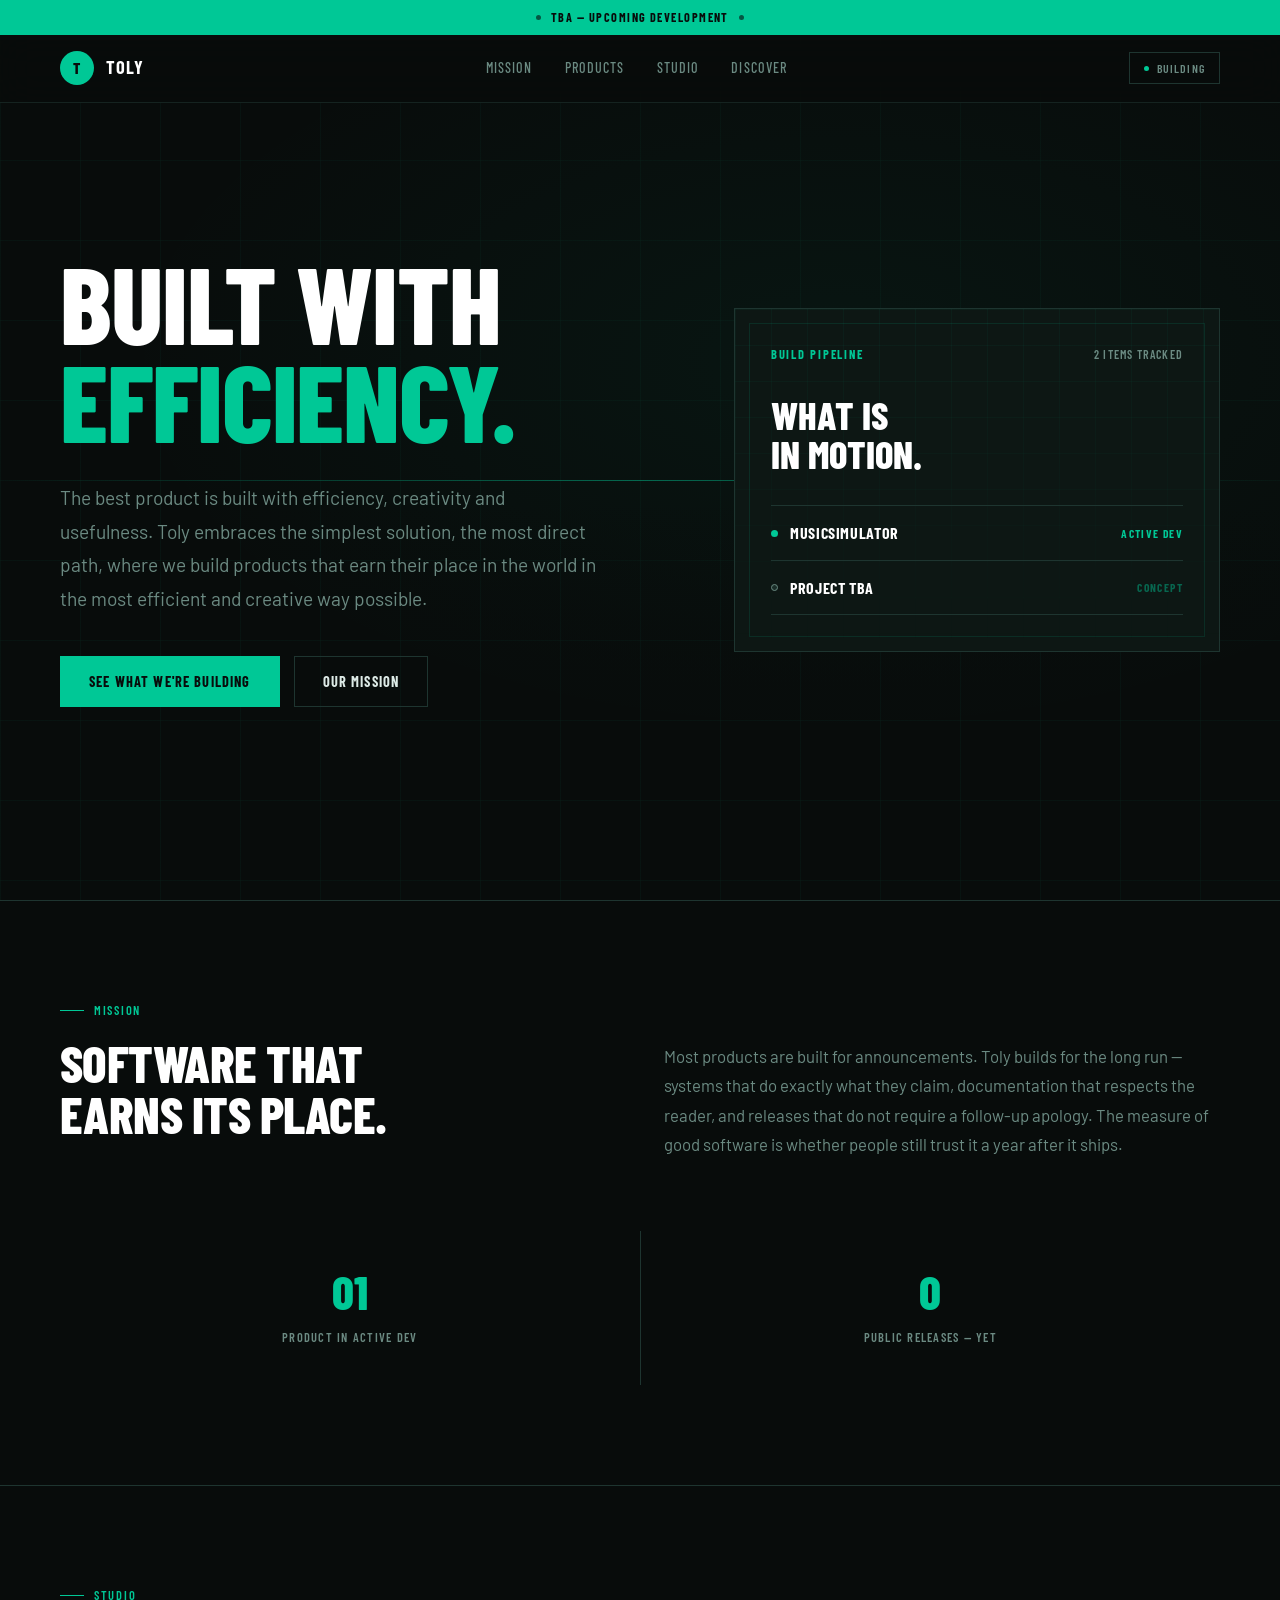
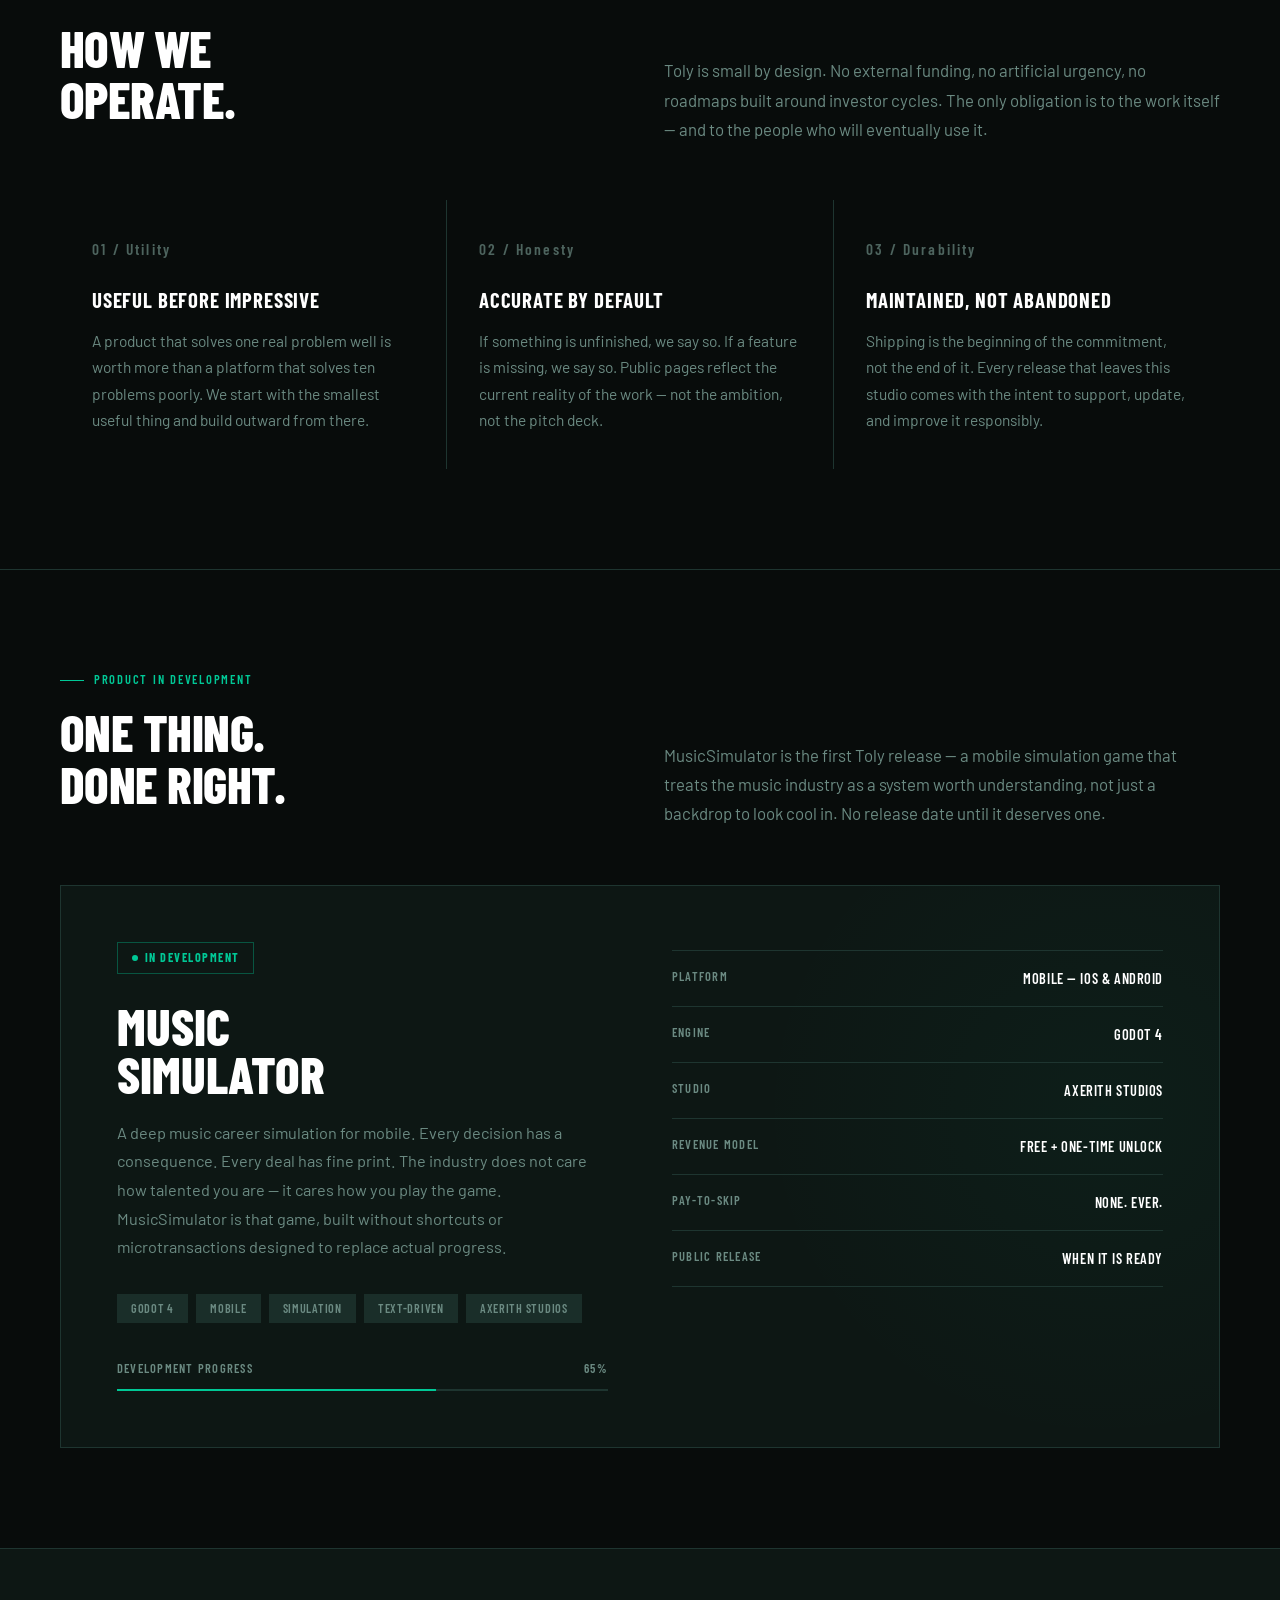
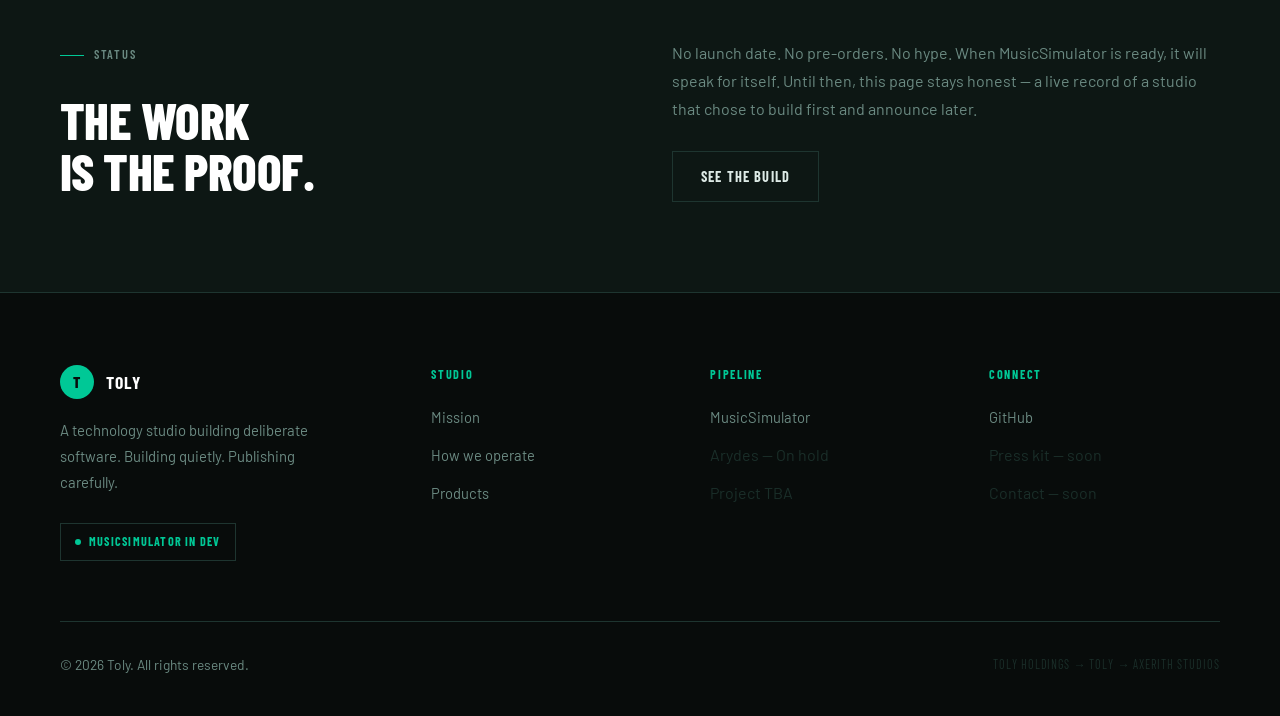
==== commit 84ad2c51: "Update Page" ====
--- a/index.html
+++ b/index.html
@@ -534,7 +534,7 @@
 
   <div class="announce-bar" role="status" aria-label="Studio update">
     <span class="announce-dot" aria-hidden="true"></span>
-    MusicSimulator — Now in active development
+    TBA — Upcoming development
     <span class="announce-dot" aria-hidden="true"></span>
   </div>
 
@@ -548,8 +548,9 @@
 
       <div class="nav-center" aria-label="Page sections">
         <a href="#mission">Mission</a>
-        <a href="#products">MusicSimulator</a>
+        <a href="#products">Products</a>
         <a href="#studio">Studio</a>
+        <a href="#discover">Discover</a>
       </div>
 
       <div class="nav-status">
@@ -569,12 +570,12 @@
       <div class="wrap hero-inner">
         <div>
           <h1 id="hero-title" class="reveal">
-            Built with<br><em>patience.</em>
+            Built with<br><em>efficiency.</em>
           </h1>
           <p class="lead reveal reveal-delay-1">
-            The loudest software rarely lasts. Toly exists to prove the opposite —
-            that restraint is a strategy, that depth outlasts hype, and that the right
-            moment to ship is when the work is genuinely ready. Not a day before.
+            The best product is built with efficiency, creativity and usefulness. Toly embraces the simplest solution, 
+            the most direct path, where we build products that earn their place in the world in the most efficient and creative way possible.
+            
           </p>
           <div class="actions reveal reveal-delay-2">
             <a class="btn btn-primary" href="#products">See what we're building</a>
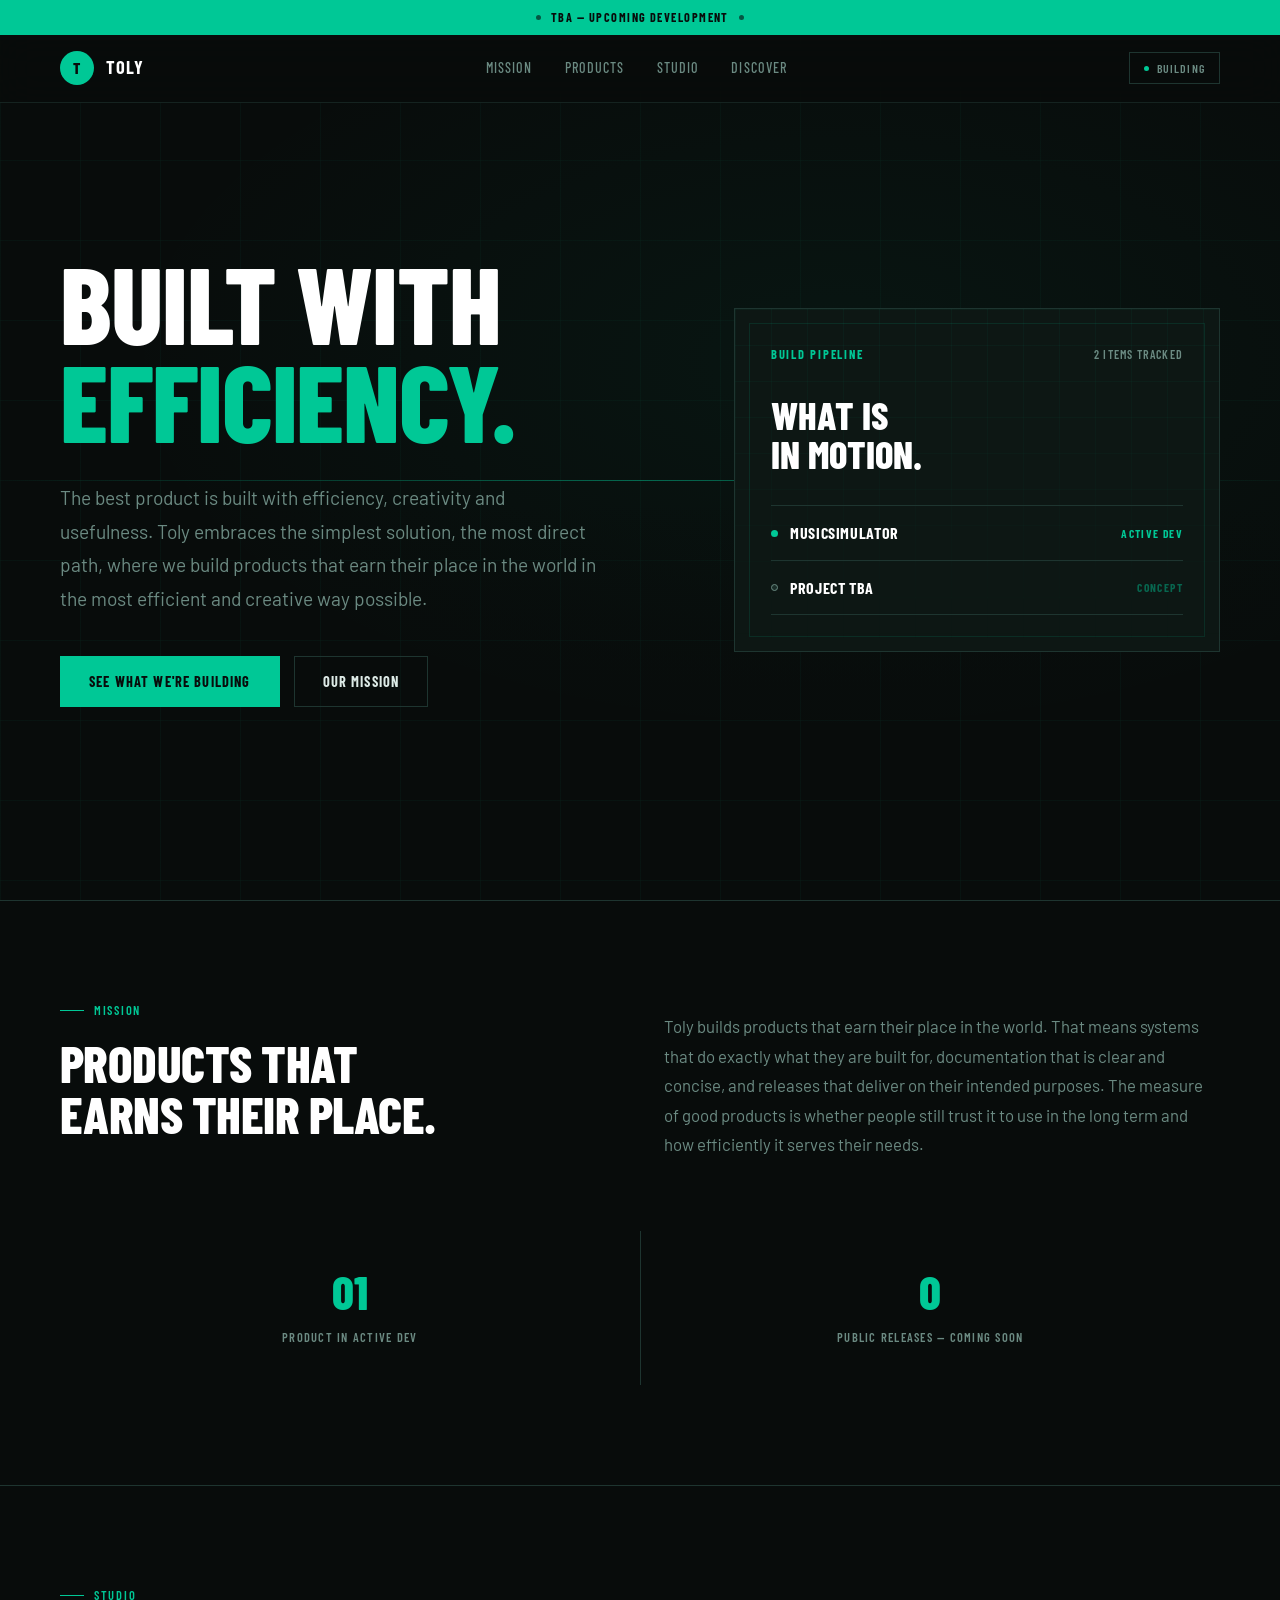
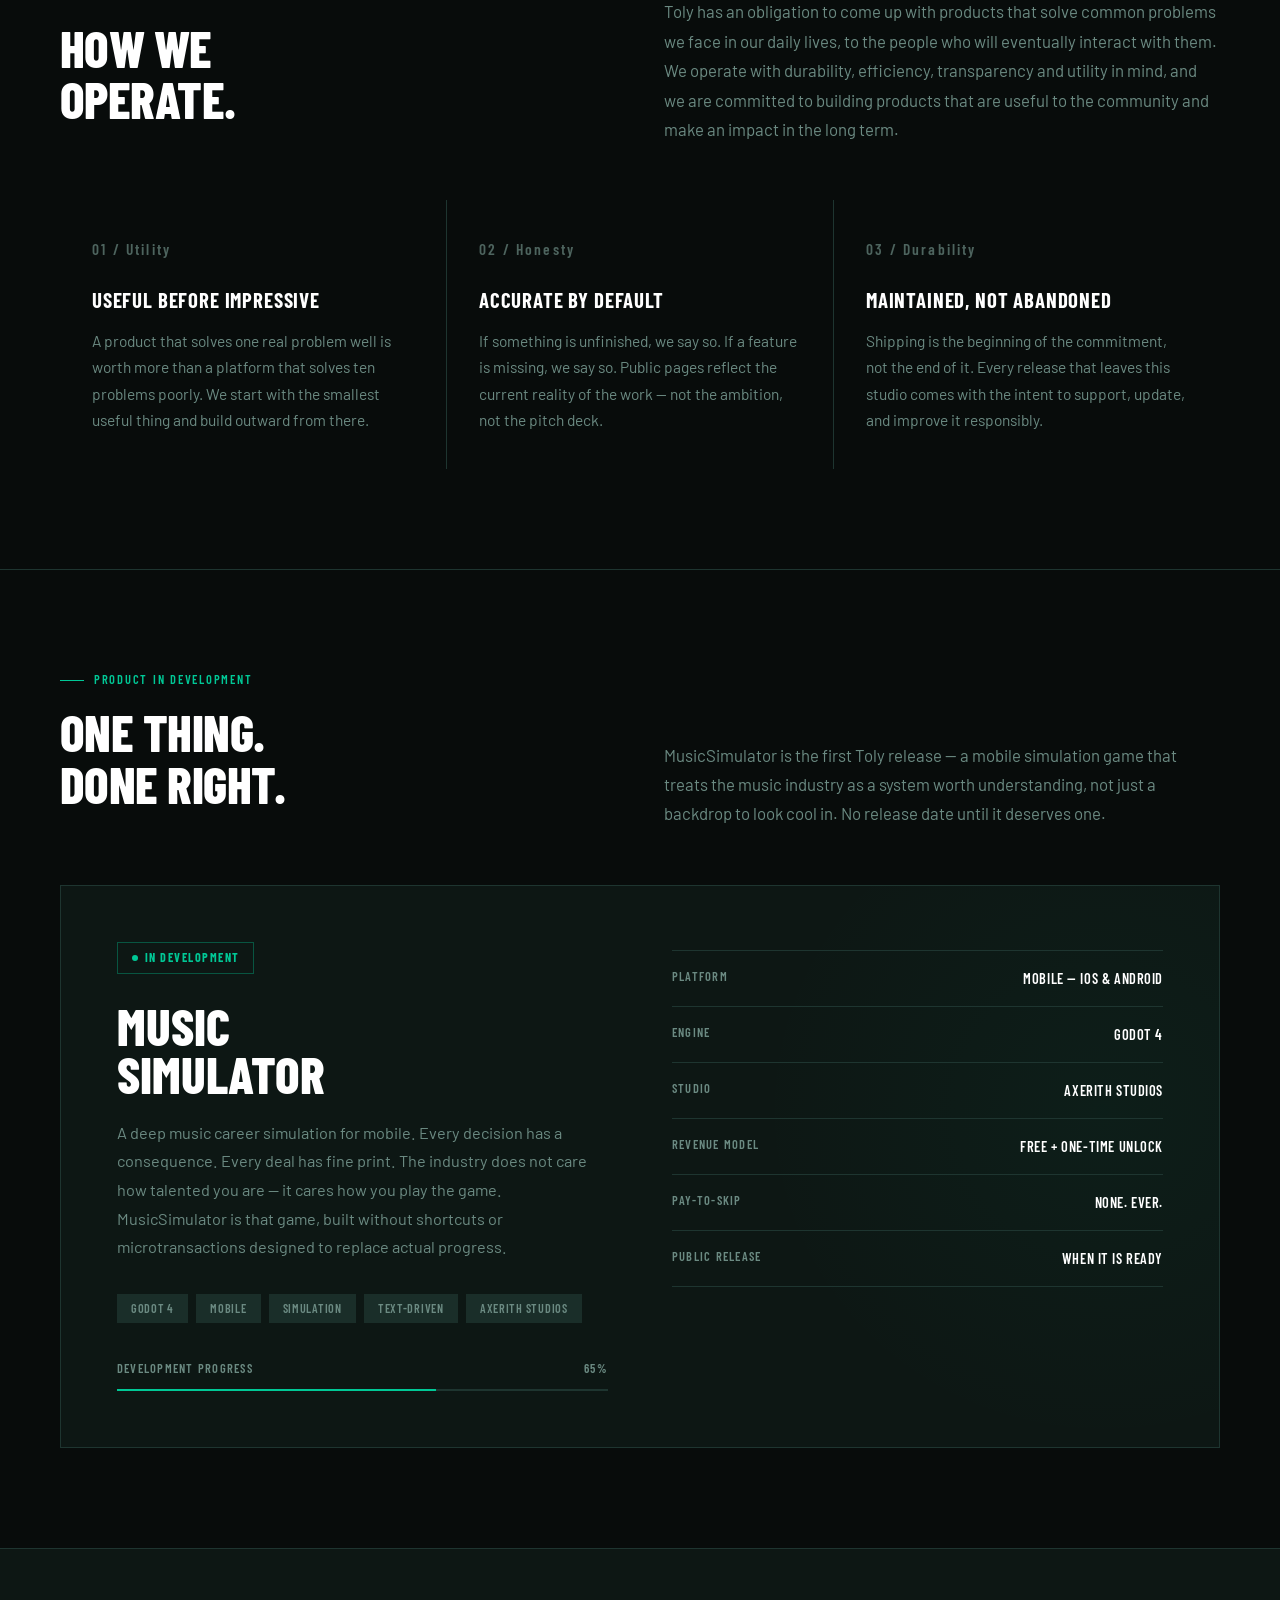
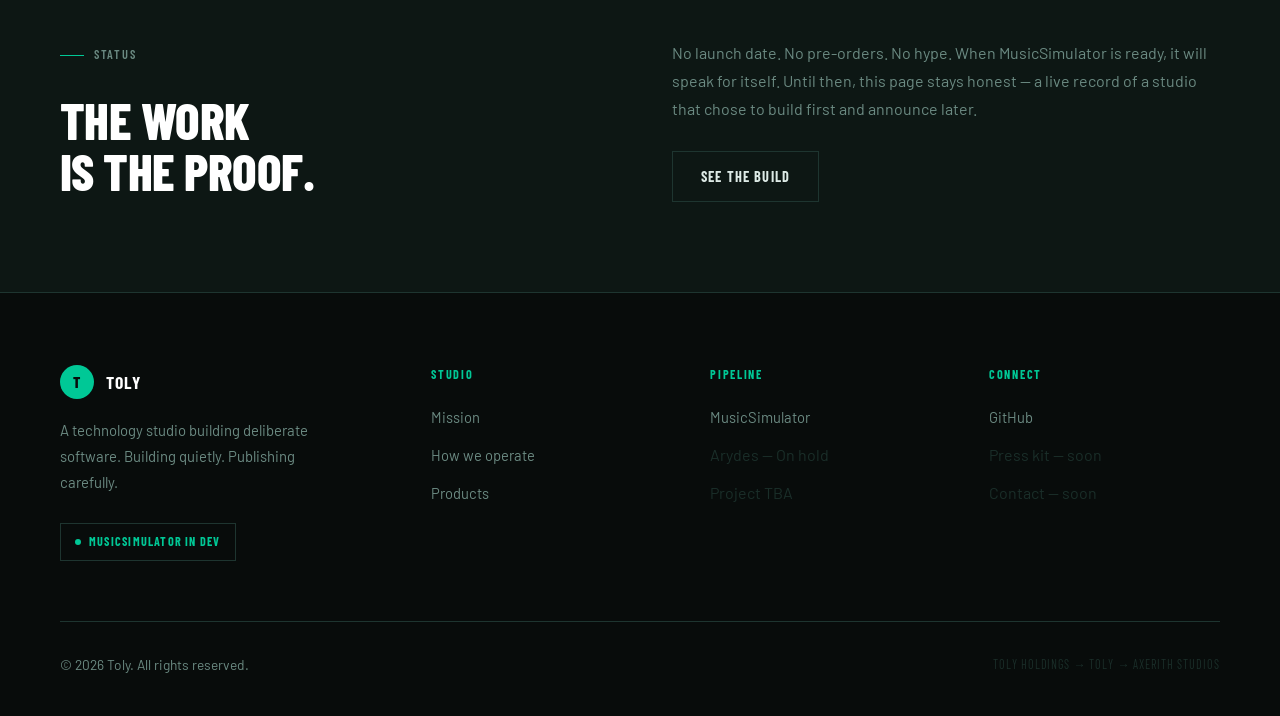
==== commit db7ea05a: "Update" ====
--- a/index.html
+++ b/index.html
@@ -622,13 +622,13 @@
         <div class="section-head reveal">
           <div>
             <p class="section-label">Mission</p>
-            <h2 id="mission-title">Software that<br>earns its place.</h2>
+            <h2 id="mission-title">Products that<br>earns their place.</h2>
           </div>
           <p class="section-sub">
-            Most products are built for announcements. Toly builds for the long run —
-            systems that do exactly what they claim, documentation that respects the reader,
-            and releases that do not require a follow-up apology. The measure of good software
-            is whether people still trust it a year after it ships.
+            Toly builds products that earn their place in the world. That means
+            systems that do exactly what they are built for, documentation that is clear and concise,
+            and releases that deliver on their intended purposes. The measure of good products
+            is whether people still trust it to use in the long term and how efficiently it serves their needs.
           </p>
         </div>
 
@@ -639,7 +639,7 @@
           </div>
           <div class="counter-item reveal reveal-delay-1">
             <span class="counter-num">0</span>
-            <span class="counter-label">Public releases — yet</span>
+            <span class="counter-label">Public releases — Coming Soon</span>
           </div>
         </div>
       </div>
@@ -654,9 +654,9 @@
             <h2 id="studio-title">How we<br>operate.</h2>
           </div>
           <p class="section-sub">
-            Toly is small by design. No external funding, no artificial urgency, no
-            roadmaps built around investor cycles. The only obligation is to the work itself —
-            and to the people who will eventually use it.
+            Toly has an obligation to come up with products that solve common problems we face in our daily lives, to the people who will eventually interact with them. 
+            We operate with durability, efficiency, transparency and utility in mind, and we are committed to building products that are useful to the community and make an impact in the long term.
+            
           </p>
         </div>
 
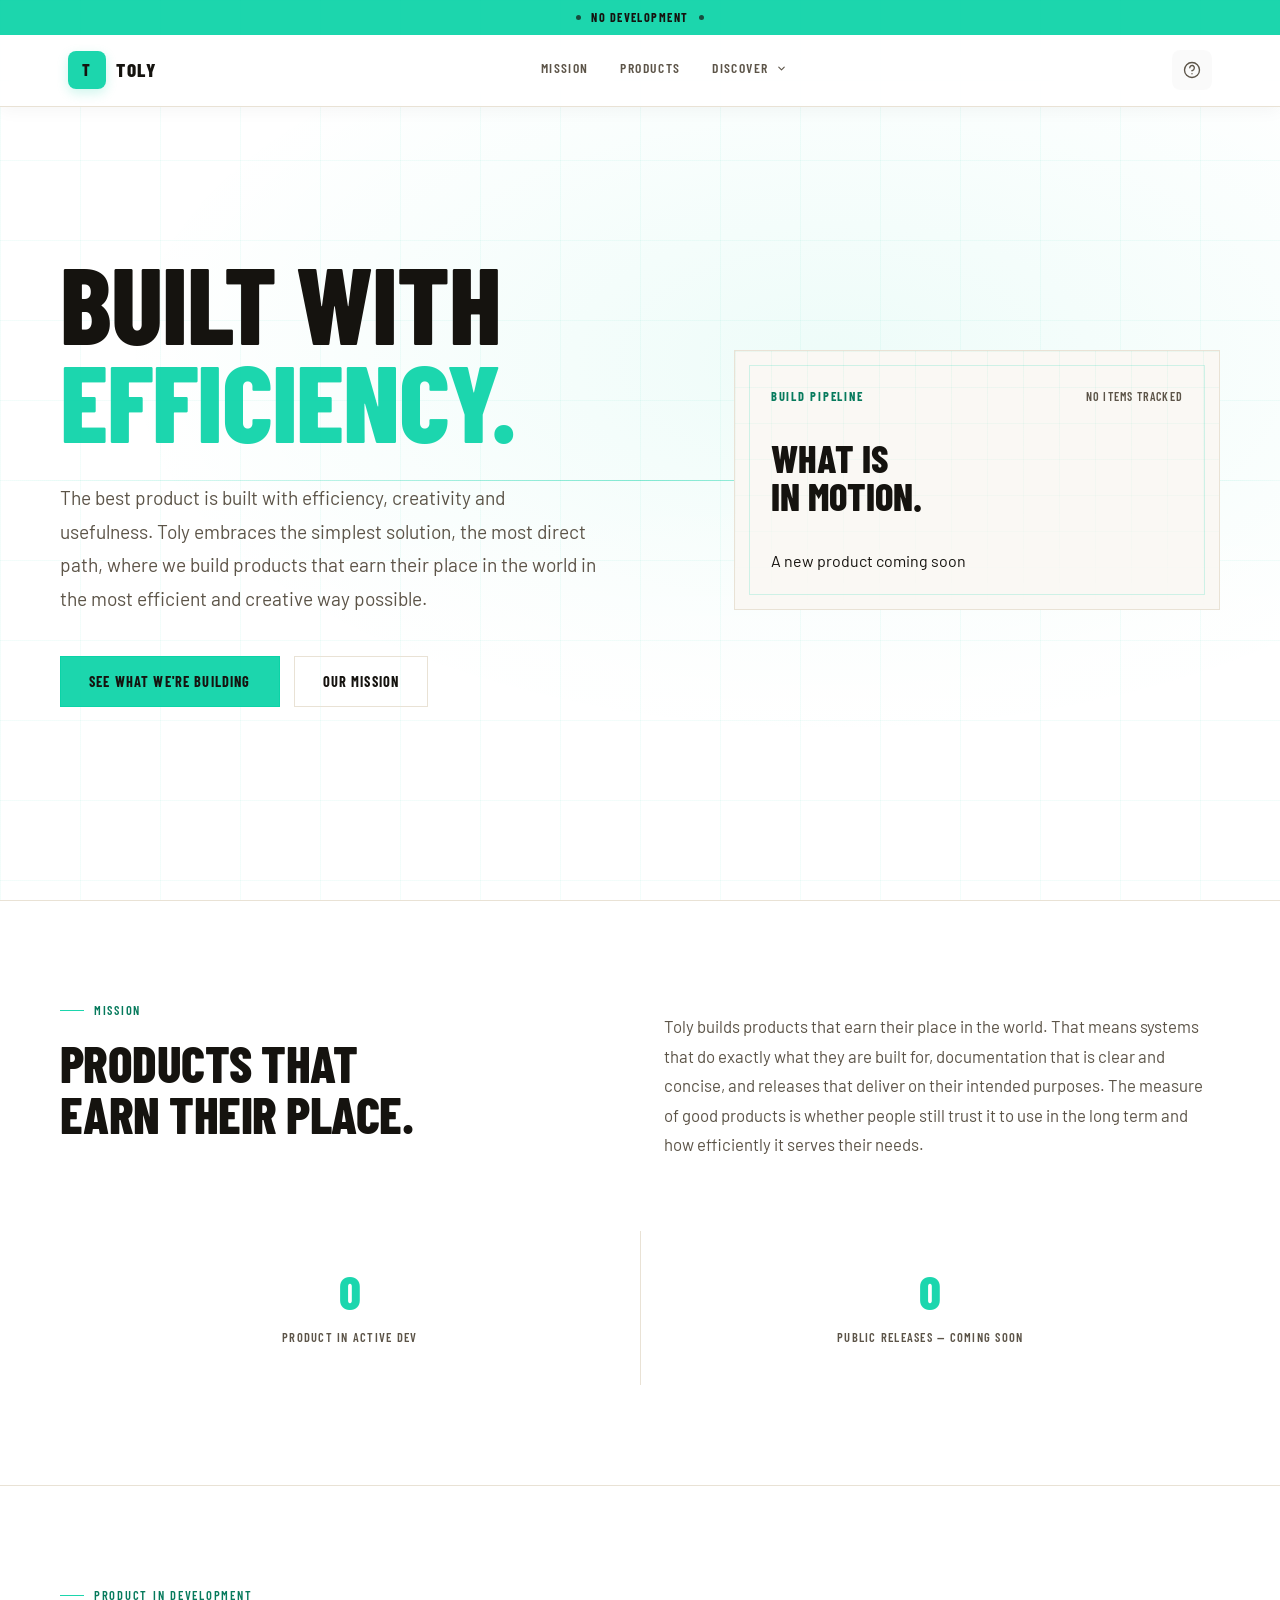
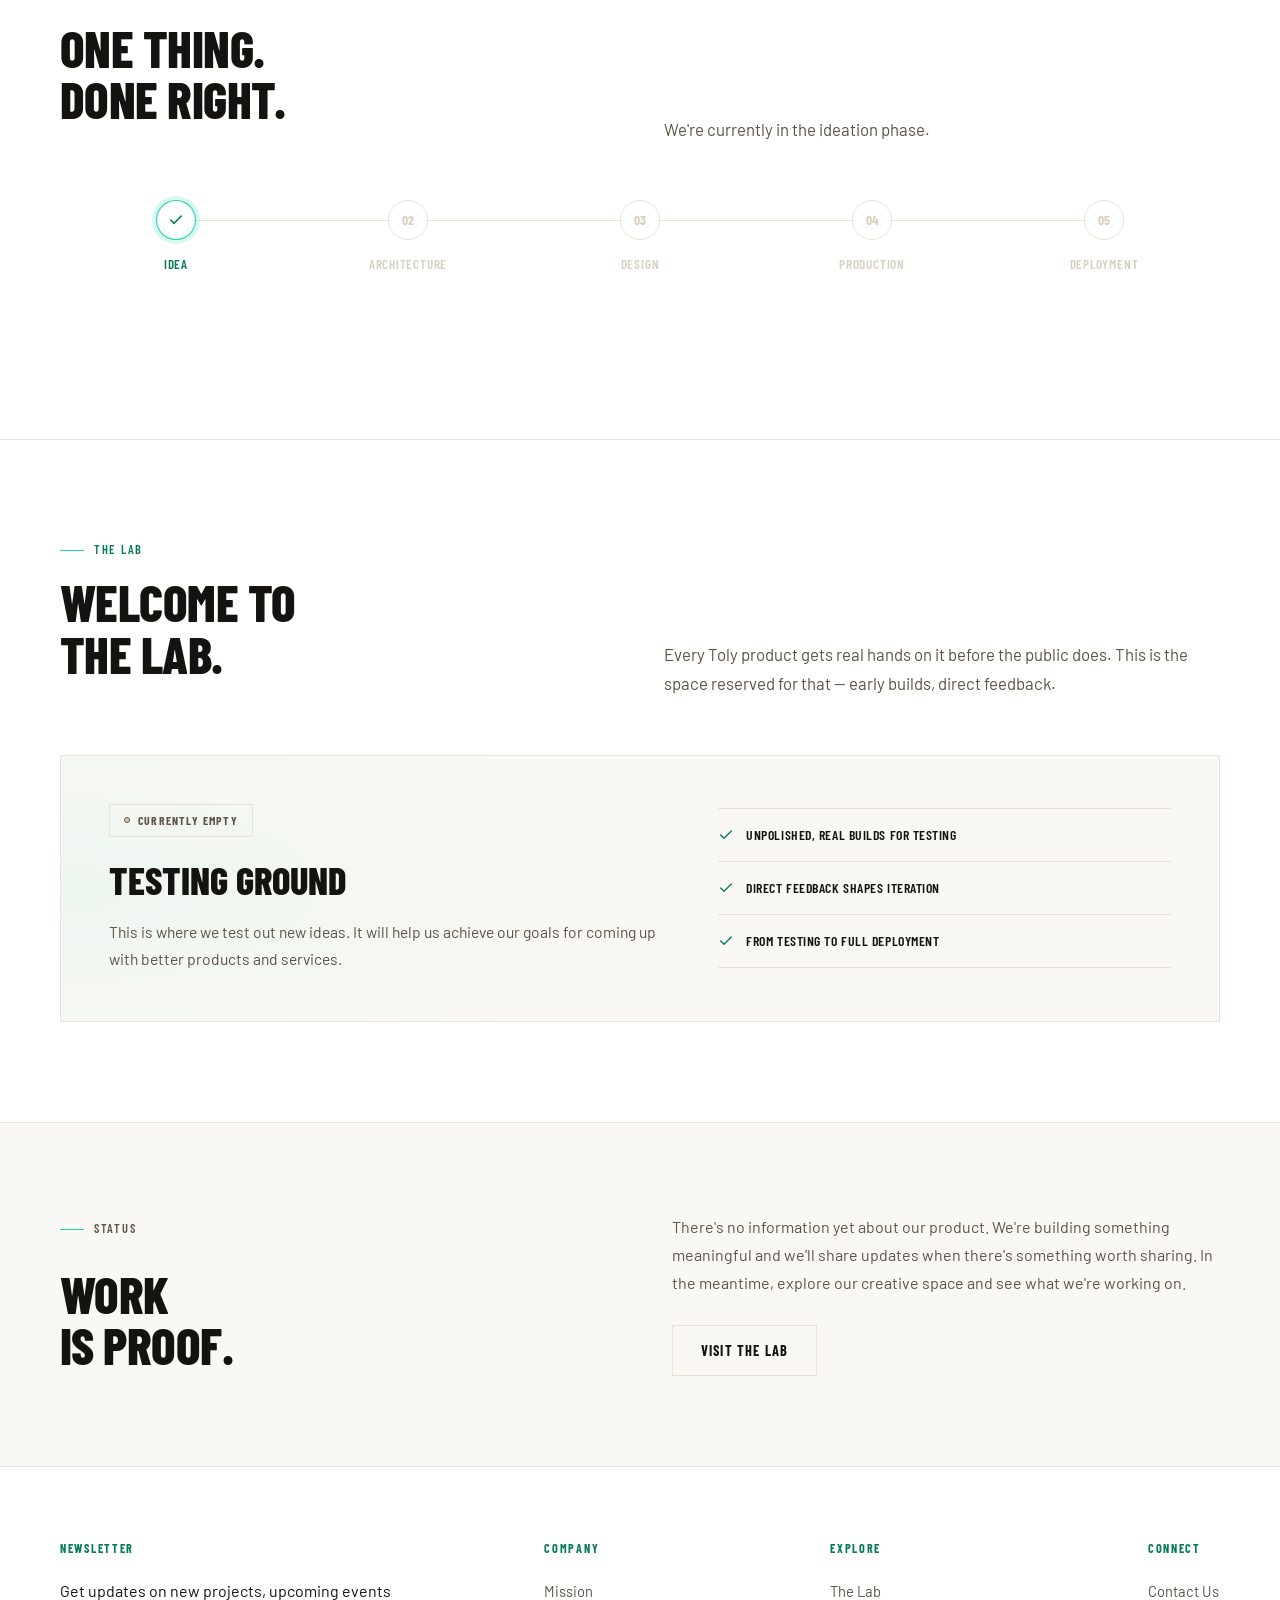
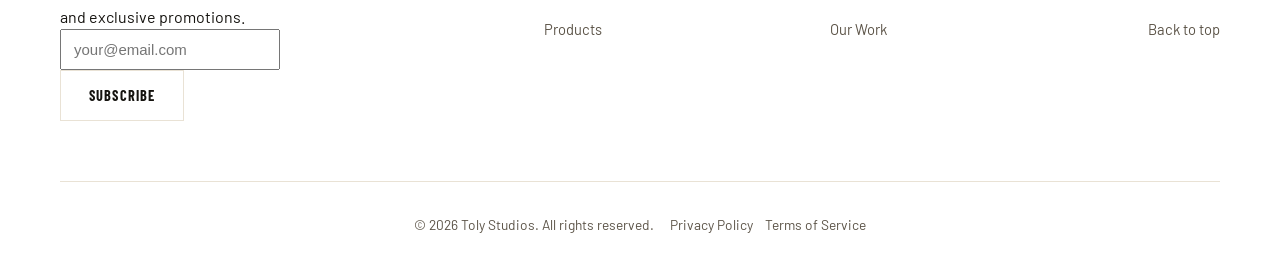
==== commit e117d7ce: "Updated Toly Website" ====
--- a/index.html
+++ b/index.html
@@ -4,30 +4,33 @@
   <meta charset="UTF-8">
   <meta name="viewport" content="width=device-width, initial-scale=1.0">
   <meta name="description" content="Toly is a technology studio building tools designed to last.">
-  <meta name="theme-color" content="#080c0b">
+  <meta name="theme-color" content="#ffffff">
   <meta property="og:title" content="Toly">
   <meta property="og:description" content="Building amazing tools.">
   <meta property="og:type" content="website">
   <title>Toly</title>
+  <link rel="icon" type="image/svg+xml" href="data:image/svg+xml,%3Csvg xmlns='http://www.w3.org/2000/svg' viewBox='0 0 64 64'%3E%3Ccircle cx='32' cy='32' r='32' fill='%230ad3a7'/%3E%3Ctext x='32' y='43' font-family='Arial,Helvetica,sans-serif' font-size='32' font-weight='800' fill='%2315130f' text-anchor='middle'%3ET%3C/text%3E%3C/svg%3E">
   <link rel="preconnect" href="https://fonts.googleapis.com">
   <link rel="preconnect" href="https://fonts.gstatic.com" crossorigin>
   <link href="https://fonts.googleapis.com/css2?family=Barlow+Condensed:wght@300;400;500;600;700;800&family=Barlow:wght@300;400;500&display=swap" rel="stylesheet">
   <style>
     :root {
-      --bg:      #080c0b;
-      --bg1:     #0d1714;
-      --bg2:     #121f1b;
-      --accent:  #00c896;
-      --accent2: #007a5e;
-      --ink:     #ddeae6;
-      --muted:   #6b8a82;
-      --faint:   #1a2e29;
-      --line:    #1e3530;
-      --white:   #ffffff;
+      --bg:          #ffffff;
+      --bg1:         #faf8f4;
+      --bg2:         #f0eadf;
+      --accent:      #0ad3a7ec;
+      --accent-ink:  #067a5c;
+      --ink:         #15130f;
+      --muted:       #5c5448;
+      --faint:       #d8cfc0;
+      --line:        #e9e2d5;
+      --on-accent:   #15130f;
     }
 
     *, *::before, *::after { box-sizing: border-box; margin: 0; padding: 0; }
     html { scroll-behavior: smooth; }
+
+    section[id] { scroll-margin-top: 112px; }
 
     body {
       font-family: 'Barlow', sans-serif;
@@ -42,13 +45,14 @@
       outline: 2px solid var(--accent);
       outline-offset: 4px;
     }
+    button { font: inherit; background: none; border: none; cursor: pointer; }
 
     .wrap { width: min(1160px, calc(100% - 40px)); margin: 0 auto; }
 
     /* SKIP LINK */
     .skip-link {
       position: absolute; top: 12px; left: 12px; z-index: 100;
-      padding: 10px 16px; background: var(--accent); color: var(--bg);
+      padding: 10px 16px; background: var(--accent); color: var(--on-accent);
       font-family: 'Barlow Condensed', sans-serif; font-weight: 700;
       letter-spacing: 0.06em; text-transform: uppercase; font-size: 0.85rem;
       transform: translateY(-200%); transition: transform 180ms ease;
@@ -64,69 +68,188 @@
       font-family: 'Barlow Condensed', sans-serif;
       font-size: 0.76rem; font-weight: 700;
       letter-spacing: 0.12em; text-transform: uppercase;
-      color: var(--bg); cursor: default;
+      color: var(--on-accent); cursor: default;
     }
     .announce-dot {
       width: 5px; height: 5px; border-radius: 50%;
-      background: var(--bg); flex-shrink: 0; opacity: 0.6;
+      background: var(--on-accent); flex-shrink: 0; opacity: 0.7;
       animation: pulse 2s ease-in-out infinite;
     }
 
     /* ── HEADER ─────────────────────────────────────────────── */
     header {
       position: fixed; top: 34px; left: 0; right: 0; z-index: 50;
-      border-bottom: 1px solid rgba(30,53,48,0.6);
-      background: rgba(8,12,11,0.92);
-      backdrop-filter: blur(18px);
+      border-bottom: 1px solid var(--line);
+      background: rgba(255,255,255,0.95);
+      backdrop-filter: blur(24px);
       transition: background 0.3s;
+      box-shadow: 0 4px 16px rgba(0,0,0,0.04);
     }
 
     nav {
       display: flex; align-items: center;
-      justify-content: space-between; gap: 24px;
-      min-height: 68px;
+      justify-content: space-between; gap: 40px;
+      min-height: 72px;
+      padding: 0 8px;
     }
 
     .brand {
-      display: inline-flex; align-items: center; gap: 12px;
-      font-family: 'Barlow Condensed', sans-serif;
-      font-weight: 700; font-size: 1.15rem;
-      letter-spacing: 0.06em; text-transform: uppercase;
-      color: var(--white);
-    }
+      display: inline-flex; align-items: center; gap: 10px;
+      font-family: 'Barlow Condensed', sans-serif;
+      font-weight: 800; font-size: 1.2rem;
+      letter-spacing: 0.08em; text-transform: uppercase;
+      color: var(--ink);
+      flex-shrink: 0;
+      transition: opacity 0.2s;
+    }
+    .brand:hover { opacity: 0.8; }
     .mark {
       display: grid; place-items: center;
-      width: 34px; height: 34px;
-      background: var(--accent); color: var(--bg);
-      border-radius: 50%; font-size: 0.95rem; font-weight: 800;
+      width: 38px; height: 38px;
+      background: var(--accent); color: var(--on-accent);
+      border-radius: 8px; font-size: 1rem; font-weight: 800;
       flex-shrink: 0;
+      box-shadow: 0 4px 12px rgba(10,211,167,0.2);
     }
 
     .nav-center {
-      display: flex; align-items: center; gap: 32px;
-      font-family: 'Barlow Condensed', sans-serif;
-      font-size: 0.88rem; font-weight: 500;
-      letter-spacing: 0.08em; text-transform: uppercase;
+      display: flex; align-items: center; gap: 40px;
+      font-family: 'Barlow Condensed', sans-serif;
+      font-size: 0.85rem; font-weight: 600;
+      letter-spacing: 0.1em; text-transform: uppercase;
       color: var(--muted);
-    }
-    .nav-center a { transition: color 0.2s; }
-    .nav-center a:hover { color: var(--white); }
-
-    .nav-status {
-      display: flex; align-items: center; gap: 8px;
-      font-family: 'Barlow Condensed', sans-serif;
-      font-size: 0.74rem; font-weight: 600;
+      flex: 1;
+    }
+    .nav-center > a { 
+      transition: color 0.2s;
+      position: relative;
+      padding-bottom: 4px;
+    }
+    .nav-center > a::after {
+      content: '';
+      position: absolute;
+      bottom: 0;
+      left: 0;
+      width: 0;
+      height: 2px;
+      background: var(--accent);
+      transition: width 0.2s;
+    }
+    .nav-center > a:hover { color: var(--ink); }
+    .nav-center > a:hover::after { width: 100%; }
+
+    /* Discover dropdown */
+    .nav-item-dropdown { position: relative; }
+    .nav-discover {
+      display: inline-flex; align-items: center; gap: 8px;
+      color: var(--muted); font: inherit;
       letter-spacing: 0.1em; text-transform: uppercase;
-      color: var(--muted); padding: 6px 14px;
+      transition: color 0.2s;
+      padding-bottom: 4px;
+      position: relative;
+    }
+    .nav-discover::after {
+      content: '';
+      position: absolute;
+      bottom: 0;
+      left: 0;
+      width: 0;
+      height: 2px;
+      background: var(--accent);
+      transition: width 0.2s;
+    }
+    .nav-item-dropdown:hover .nav-discover,
+    .nav-item-dropdown:focus-within .nav-discover { color: var(--ink); }
+    .nav-item-dropdown:hover .nav-discover::after,
+    .nav-item-dropdown:focus-within .nav-discover::after { width: 100%; }
+    .chevron { transition: transform 0.3s ease; flex-shrink: 0; }
+    .nav-item-dropdown:hover .chevron,
+    .nav-item-dropdown:focus-within .chevron { transform: rotate(180deg); }
+
+    .dropdown-panel {
+      position: absolute; top: calc(100% + 12px); left: 50%;
+      transform: translateX(-50%) translateY(-8px);
+      width: 500px;
+      background: var(--bg);
       border: 1px solid var(--line);
-    }
-    .nav-status-dot {
-      width: 5px; height: 5px; border-radius: 50%;
+      box-shadow: 0 24px 64px rgba(16,31,26,0.15);
+      padding: 32px 36px;
+      display: grid; grid-template-columns: 1fr 1fr 1.2fr; gap: 32px;
+      opacity: 0; visibility: hidden; pointer-events: none;
+      transition: opacity 0.3s ease, transform 0.3s ease;
+      z-index: 60;
+      border-radius: 12px;
+    }
+    .nav-item-dropdown:hover .dropdown-panel,
+    .nav-item-dropdown:focus-within .dropdown-panel {
+      opacity: 1; visibility: visible; pointer-events: auto;
+      transform: translateX(-50%) translateY(0);
+    }
+
+    .dropdown-col h5 {
+      font-family: 'Barlow Condensed', sans-serif;
+      font-size: 0.7rem; font-weight: 800;
+      letter-spacing: 0.15em; text-transform: uppercase;
+      color: var(--accent-ink); margin-bottom: 16px;
+      opacity: 0.8;
+    }
+    .dropdown-col { display: flex; flex-direction: column; gap: 12px; }
+    .dropdown-col a {
+      font-family: 'Barlow', sans-serif; font-weight: 500;
+      font-size: 0.95rem; letter-spacing: normal; text-transform: none;
+      color: var(--ink); transition: all 0.2s;
+      padding: 6px 0;
+    }
+    .dropdown-col a:hover { color: var(--accent-ink); transform: translateX(4px); }
+    .dropdown-col a.dropdown-featured {
+      display: inline-flex; align-items: center; gap: 10px;
+      font-weight: 700;
+      color: var(--accent-ink);
+    }
+    .dropdown-feature-dot {
+      width: 8px; height: 8px; border-radius: 50%;
       background: var(--accent); flex-shrink: 0;
       animation: pulse 2s ease-in-out infinite;
     }
-
-
+    .dropdown-col .dim {
+      font-family: 'Barlow', sans-serif; font-weight: 400;
+      font-size: 0.92rem; letter-spacing: normal; text-transform: none;
+      color: var(--faint); display: flex; flex-direction: column; gap: 4px;
+    }
+    .soon-tag {
+      font-family: 'Barlow Condensed', sans-serif;
+      font-size: 0.64rem; font-weight: 700;
+      letter-spacing: 0.12em; text-transform: uppercase;
+      color: var(--faint);
+      background: rgba(0,0,0,0.02);
+      padding: 2px 6px;
+      border-radius: 4px;
+      display: inline-block;
+      width: fit-content;
+    }
+    .dropdown-text {
+      font-family: 'Barlow', sans-serif; font-weight: 500;
+      font-size: 0.95rem; color: var(--muted);
+    }
+    .dropdown-label {
+      display: block;
+      font-family: 'Barlow Condensed', sans-serif;
+      font-size: 0.68rem; font-weight: 700;
+      letter-spacing: 0.12em; text-transform: uppercase;
+      color: var(--faint); margin-bottom: 4px;
+      opacity: 0.7;
+    }
+
+    /* Support — professional icon button */
+    .nav-support {
+      display: inline-flex; align-items: center; justify-content: center;
+      width: 40px; height: 40px;
+      color: var(--muted); transition: all 0.2s;
+      border-radius: 8px;
+      background: rgba(0,0,0,0.02);
+      flex-shrink: 0;
+    }
+    .nav-support:hover { color: var(--accent-ink); }
 
     /* ── HERO ───────────────────────────────────────────────── */
     .hero {
@@ -139,25 +262,25 @@
       position: absolute; inset: 0; z-index: 0;
       background:
         linear-gradient(180deg, transparent 55%, var(--bg) 100%),
-        radial-gradient(ellipse 80% 60% at 65% 40%, rgba(0,200,150,0.05) 0%, transparent 70%);
+        radial-gradient(ellipse 80% 60% at 65% 40%, rgba(10,211,167,0.07) 0%, transparent 70%);
     }
     .hero-grid {
       position: absolute; inset: 0; z-index: 0;
       background-image:
-        linear-gradient(90deg, rgba(0,200,150,0.04) 1px, transparent 1px),
-        linear-gradient(180deg, rgba(0,200,150,0.04) 1px, transparent 1px);
+        linear-gradient(90deg, rgba(10,211,167,0.05) 1px, transparent 1px),
+        linear-gradient(180deg, rgba(10,211,167,0.05) 1px, transparent 1px);
       background-size: 80px 80px;
     }
     .scan-line {
       position: absolute; left: 0; right: 0; height: 1px;
       background: linear-gradient(90deg, transparent, var(--accent), transparent);
-      opacity: 0.45; z-index: 1;
+      opacity: 0.5; z-index: 1;
       animation: scan 7s ease-in-out infinite;
     }
     @keyframes scan {
       0%   { top: 8%;  opacity: 0; }
-      10%  { opacity: 0.45; }
-      90%  { opacity: 0.45; }
+      10%  { opacity: 0.5; }
+      90%  { opacity: 0.5; }
       100% { top: 92%; opacity: 0; }
     }
 
@@ -173,7 +296,7 @@
       font-size: clamp(3.4rem, 8.5vw, 8rem);
       font-weight: 800; line-height: 0.9;
       letter-spacing: -0.01em; text-transform: uppercase;
-      color: var(--white); margin-bottom: 32px;
+      color: var(--ink); margin-bottom: 32px;
     }
     h1 em { color: var(--accent); font-style: normal; }
 
@@ -193,12 +316,12 @@
       letter-spacing: 0.08em; text-transform: uppercase;
       border: 1px solid transparent; transition: all 0.2s;
     }
-    .btn-primary { background: var(--accent); color: var(--bg); border-color: var(--accent); }
-    .btn-primary:hover { background: #00dda8; border-color: #00dda8; }
+    .btn-primary { background: var(--accent); color: var(--on-accent); border-color: var(--accent); }
+    .btn-primary:hover { background: #08a986; border-color: #08a986; }
     .btn-ghost { background: transparent; color: var(--ink); border-color: var(--line); }
-    .btn-ghost:hover { border-color: var(--accent); color: var(--accent); }
-
-    /* ── PIPELINE CARD (was Signal) ─────────────────────────── */
+    .btn-ghost:hover { border-color: var(--accent-ink); color: var(--accent-ink); }
+
+    /* PIPELINE CARD */
     .pipeline-card {
       position: relative;
       background: var(--bg1);
@@ -208,15 +331,27 @@
     }
     .pipeline-card::before {
       content: ""; position: absolute; inset: 14px;
-      border: 1px solid rgba(0,200,150,0.12); pointer-events: none;
+      border: 1px solid rgba(10,211,167,0.18); pointer-events: none;
     }
     .pipeline-inner-grid {
       position: absolute; inset: 0;
       background-image:
-        linear-gradient(90deg, rgba(0,200,150,0.05) 1px, transparent 1px),
-        linear-gradient(180deg, rgba(0,200,150,0.05) 1px, transparent 1px);
+        linear-gradient(90deg, rgba(10,211,167,0.06) 1px, transparent 1px),
+        linear-gradient(180deg, rgba(10,211,167,0.06) 1px, transparent 1px);
       background-size: 36px 36px;
       mask-image: linear-gradient(180deg, black 0%, transparent 100%);
+    }
+    .pipeline-scan {
+      position: absolute; left: 18px; right: 18px; height: 2px;
+      background: linear-gradient(90deg, transparent, var(--accent), transparent);
+      opacity: 0; z-index: 2; pointer-events: none;
+      animation: pipelineScan 4.5s ease-in-out infinite;
+    }
+    @keyframes pipelineScan {
+      0%   { top: 78px;  opacity: 0; }
+      12%  { opacity: 0.65; }
+      88%  { opacity: 0.65; }
+      100% { top: calc(100% - 22px); opacity: 0; }
     }
     .pipeline-content { position: relative; z-index: 1; }
 
@@ -228,7 +363,7 @@
       font-family: 'Barlow Condensed', sans-serif;
       font-size: 0.78rem; font-weight: 700;
       letter-spacing: 0.14em; text-transform: uppercase;
-      color: var(--accent);
+      color: var(--accent-ink);
     }
     .pipeline-count {
       font-family: 'Barlow Condensed', sans-serif;
@@ -241,7 +376,7 @@
       font-family: 'Barlow Condensed', sans-serif;
       font-size: clamp(1.7rem, 3vw, 2.6rem);
       font-weight: 800; text-transform: uppercase;
-      line-height: 1; color: var(--white);
+      line-height: 1; color: var(--ink);
       margin-bottom: 32px;
     }
 
@@ -273,7 +408,7 @@
       font-family: 'Barlow Condensed', sans-serif;
       font-size: 1rem; font-weight: 700;
       letter-spacing: 0.04em; text-transform: uppercase;
-      color: var(--white);
+      color: var(--ink);
     }
     .pipeline-sub {
       font-size: 0.8rem; color: var(--muted);
@@ -286,23 +421,23 @@
       letter-spacing: 0.12em; text-transform: uppercase;
       flex-shrink: 0;
     }
-    .pipeline-status.active { color: var(--accent); }
+    .pipeline-status.active { color: var(--accent-ink); }
     .pipeline-status.hold   { color: var(--muted); }
-    .pipeline-status.next   { color: rgba(0,200,150,0.45); }
+    .pipeline-status.next   { color: var(--muted); }
 
     @keyframes pulse {
       0%, 100% { opacity: 1; transform: scale(1); }
       50%       { opacity: 0.4; transform: scale(0.7); }
     }
 
-    /* ── SECTIONS ───────────────────────────────────────────── */
+    /* SECTIONS */
     .band { padding: 100px 0; border-top: 1px solid var(--line); }
 
     .section-label {
       font-family: 'Barlow Condensed', sans-serif;
       font-size: 0.78rem; font-weight: 600;
       letter-spacing: 0.14em; text-transform: uppercase;
-      color: var(--accent); margin-bottom: 16px;
+      color: var(--accent-ink); margin-bottom: 16px;
       display: flex; align-items: center; gap: 10px;
     }
     .section-label::before { content: ""; width: 24px; height: 1px; background: var(--accent); }
@@ -312,7 +447,7 @@
       font-size: clamp(2rem, 4vw, 3.8rem);
       font-weight: 800; line-height: 1.0;
       letter-spacing: -0.01em; text-transform: uppercase;
-      color: var(--white); margin-bottom: 20px;
+      color: var(--ink); margin-bottom: 20px;
     }
 
     .section-head {
@@ -321,7 +456,7 @@
     }
     .section-sub { font-size: 1.05rem; color: var(--muted); line-height: 1.75; }
 
-    /* ── COUNTERS ───────────────────────────────────────────── */
+    /* COUNTERS */
     .counters {
       display: grid; grid-template-columns: repeat(2,1fr);
       gap: 1px; background: var(--line); margin-top: 72px;
@@ -340,25 +475,51 @@
       color: var(--muted);
     }
 
-    /* ── PRINCIPLES CARDS ───────────────────────────────────── */
-    .cards { display: grid; grid-template-columns: repeat(3,1fr); gap: 1px; background: var(--line); }
-    .card { padding: 36px 32px; background: var(--bg); transition: background 0.25s; }
-    .card:hover { background: var(--bg1); }
-    .card-num {
-      font-family: 'Barlow Condensed', sans-serif;
-      font-size: 0.78rem; font-weight: 600;
-      letter-spacing: 0.14em; color: var(--accent);
-      margin-bottom: 20px; opacity: 0.7;
-    }
-    .card h3 {
-      font-family: 'Barlow Condensed', sans-serif;
-      font-size: 1.3rem; font-weight: 700;
-      text-transform: uppercase; letter-spacing: 0.04em;
-      color: var(--white); margin-bottom: 12px;
-    }
-    .card p { font-size: 0.97rem; color: var(--muted); line-height: 1.7; }
-
-    /* ── PRODUCT SECTION (single card) ─────────────────────── */
+    /* JOURNEY STEPPER */
+    .journey {
+      position: relative;
+      display: grid; grid-template-columns: repeat(5, 1fr);
+      gap: 0; margin-bottom: 64px;
+    }
+    .journey::before {
+      content: ""; position: absolute; top: 20px; left: 10%; right: 10%; height: 1px;
+      background: var(--line); z-index: 0;
+    }
+    .journey-step {
+      position: relative; z-index: 1;
+      display: flex; flex-direction: column; align-items: center; gap: 14px;
+      text-align: center;
+    }
+    .journey-node {
+      display: grid; place-items: center;
+      width: 40px; height: 40px; border-radius: 50%;
+      background: var(--bg); border: 1.5px solid var(--line);
+      font-family: 'Barlow Condensed', sans-serif;
+      font-size: 0.85rem; font-weight: 700; color: var(--faint);
+      transition: all 0.3s;
+    }
+    .journey-step.done .journey-node {
+      background: var(--accent); border-color: var(--accent); color: var(--on-accent);
+    }
+    .journey-step.active .journey-node {
+      background: var(--bg); border-color: var(--accent); color: var(--accent-ink);
+      box-shadow: 0 0 0 4px rgba(10,211,167,0.16);
+      animation: journeyPulse 2.2s ease-in-out infinite;
+    }
+    @keyframes journeyPulse {
+      0%, 100% { box-shadow: 0 0 0 4px rgba(10,211,167,0.16); }
+      50%      { box-shadow: 0 0 0 9px rgba(10,211,167,0.07); }
+    }
+    .journey-label {
+      font-family: 'Barlow Condensed', sans-serif;
+      font-size: 0.82rem; font-weight: 600;
+      letter-spacing: 0.06em; text-transform: uppercase;
+      color: var(--faint);
+    }
+    .journey-step.done .journey-label   { color: var(--ink); }
+    .journey-step.active .journey-label { color: var(--accent-ink); }
+
+    /* PRODUCT SECTION (single card) */
     .product-full {
       border: 1px solid var(--line);
       background: var(--bg1);
@@ -366,22 +527,22 @@
       position: relative; overflow: hidden;
       transition: border-color 0.3s;
     }
-    .product-full:hover { border-color: rgba(0,200,150,0.3); }
+    .product-full:hover { border-color: rgba(10,211,167,0.35); }
     .product-full::after {
       content: "";
       position: absolute; top: 0; right: 0;
       width: 50%; height: 100%;
-      background: radial-gradient(ellipse 60% 60% at 80% 40%, rgba(0,200,150,0.04), transparent);
+      background: radial-gradient(ellipse 60% 60% at 80% 40%, rgba(10,211,167,0.06), transparent);
     }
     .product-full-inner { position: relative; z-index: 1; display: grid; grid-template-columns: 1fr 1fr; gap: 64px; align-items: start; }
 
     .product-tag {
       display: inline-flex; align-items: center; gap: 7px;
-      padding: 5px 14px; border: 1px solid rgba(0,200,150,0.35);
+      padding: 5px 14px; border: 1px solid rgba(10,211,167,0.4);
       font-family: 'Barlow Condensed', sans-serif;
       font-size: 0.76rem; font-weight: 700;
       letter-spacing: 0.12em; text-transform: uppercase;
-      color: var(--accent); margin-bottom: 28px;
+      color: var(--accent-ink); margin-bottom: 28px;
     }
     .product-tag::before {
       content: ""; width: 6px; height: 6px; border-radius: 50%;
@@ -392,34 +553,18 @@
       font-family: 'Barlow Condensed', sans-serif;
       font-size: clamp(2.4rem, 4vw, 4rem);
       font-weight: 800; text-transform: uppercase;
-      line-height: 0.95; color: var(--white); margin-bottom: 20px;
+      line-height: 0.95; color: var(--ink); margin-bottom: 20px;
     }
 
     .product-desc { font-size: 1.02rem; color: var(--muted); line-height: 1.75; margin-bottom: 32px; }
 
-    .product-pills { display: flex; flex-wrap: wrap; gap: 8px; margin-bottom: 36px; }
+    .product-pills { display: flex; flex-wrap: wrap; gap: 8px; }
     .pill {
-      padding: 5px 14px; background: var(--faint);
+      padding: 5px 14px; background: var(--bg2);
       font-family: 'Barlow Condensed', sans-serif;
       font-size: 0.76rem; font-weight: 600;
       letter-spacing: 0.06em; color: var(--muted); text-transform: uppercase;
     }
-
-    .progress-block { margin-top: 8px; }
-    .progress-label {
-      display: flex; justify-content: space-between;
-      font-family: 'Barlow Condensed', sans-serif;
-      font-size: 0.78rem; font-weight: 600;
-      letter-spacing: 0.1em; color: var(--muted);
-      text-transform: uppercase; margin-bottom: 10px;
-    }
-    .progress-bar { height: 2px; background: var(--line); position: relative; }
-    .progress-fill {
-      position: absolute; left: 0; top: 0; height: 100%;
-      background: var(--accent); width: 0;
-      transition: width 1.4s cubic-bezier(0.16,1,0.3,1);
-    }
-    .progress-fill.animated { width: var(--target-width); }
 
     /* Spec list (right column) */
     .spec-list { display: flex; flex-direction: column; gap: 0; padding-top: 8px; }
@@ -438,27 +583,75 @@
       font-family: 'Barlow Condensed', sans-serif;
       font-size: 0.9rem; font-weight: 600;
       letter-spacing: 0.04em; text-transform: uppercase;
-      color: var(--white); text-align: right;
-    }
-
-    /* ── NOTICE ─────────────────────────────────────────────── */
+      color: var(--ink); text-align: right;
+    }
+
+    /* THE LAB */
+    .demo-card {
+      border: 1px solid var(--line);
+      background: var(--bg1);
+      padding: 48px;
+      display: grid; grid-template-columns: 1.1fr 0.9fr;
+      gap: 56px; align-items: center;
+      position: relative; overflow: hidden;
+    }
+    .demo-card::before {
+      content: ""; position: absolute; inset: 0;
+      background: radial-gradient(ellipse 50% 80% at 0% 50%, rgba(10,211,167,0.05), transparent);
+    }
+    .demo-status {
+      position: relative; z-index: 1;
+      display: inline-flex; align-items: center; gap: 8px;
+      padding: 6px 14px; border: 1px solid var(--line);
+      font-family: 'Barlow Condensed', sans-serif;
+      font-size: 0.74rem; font-weight: 700;
+      letter-spacing: 0.1em; text-transform: uppercase;
+      color: var(--muted); margin-bottom: 24px;
+    }
+    .demo-status-dot { width: 6px; height: 6px; border-radius: 50%; background: var(--faint); border: 1px solid var(--muted); flex-shrink: 0; }
+    .demo-card h3 {
+      position: relative; z-index: 1;
+      font-family: 'Barlow Condensed', sans-serif;
+      font-size: clamp(1.9rem, 3vw, 2.7rem);
+      font-weight: 800; text-transform: uppercase; line-height: 1.02;
+      color: var(--ink); margin-bottom: 18px;
+    }
+    .demo-card p { position: relative; z-index: 1; color: var(--muted); font-size: 0.98rem; line-height: 1.75; }
+    .demo-list { position: relative; z-index: 1; display: flex; flex-direction: column; gap: 0; }
+    .demo-list-item {
+      display: flex; align-items: center; gap: 12px;
+      padding: 15px 0; border-top: 1px solid var(--line);
+    }
+    .demo-list-item:last-child { border-bottom: 1px solid var(--line); }
+    .demo-list-item svg { color: var(--accent-ink); flex-shrink: 0; }
+    .demo-list-item span {
+      font-family: 'Barlow Condensed', sans-serif;
+      font-size: 0.86rem; font-weight: 600;
+      letter-spacing: 0.04em; text-transform: uppercase;
+      color: var(--ink);
+    }
+
+    /* NOTICE  */
     .notice { border-top: 1px solid var(--line); padding: 90px 0; background: var(--bg1); }
     .notice-inner { display: grid; grid-template-columns: 1fr 1fr; gap: 64px; align-items: center; }
     .notice h2 { font-size: clamp(2rem, 4vw, 3.6rem); margin-bottom: 0; }
     .notice p { color: var(--muted); line-height: 1.75; margin-bottom: 28px; }
 
-    /* ── FOOTER ─────────────────────────────────────────────── */
+    /* FOOTER */
     footer { border-top: 1px solid var(--line); padding: 72px 0 40px; }
     .footer-top {
-      display: grid; grid-template-columns: 1.4fr 1fr 1fr 1fr;
-      gap: 48px; margin-bottom: 60px;
-    }
+      display: grid; grid-template-columns: 1.4fr 1fr 1fr 0.8fr;
+      gap: 32px; margin-bottom: 60px;
+      justify-items: center;
+    }
+    .footer-top .footer-col:first-child { justify-self: start; }
+    .footer-top .footer-col:last-child { justify-self: end; }
     .footer-brand {
       display: inline-flex; align-items: center; gap: 12px;
       font-family: 'Barlow Condensed', sans-serif;
       font-weight: 700; font-size: 1.1rem;
       letter-spacing: 0.06em; text-transform: uppercase;
-      color: var(--white); margin-bottom: 18px;
+      color: var(--ink); margin-bottom: 18px;
     }
     .footer-tagline {
       font-size: 0.93rem; color: var(--muted);
@@ -469,7 +662,7 @@
       padding: 8px 14px; border: 1px solid var(--line);
       font-family: 'Barlow Condensed', sans-serif;
       font-size: 0.76rem; font-weight: 700;
-      letter-spacing: 0.1em; text-transform: uppercase; color: var(--accent);
+      letter-spacing: 0.1em; text-transform: uppercase; color: var(--accent-ink);
     }
     .footer-live::before {
       content: ""; width: 6px; height: 6px; border-radius: 50%;
@@ -479,29 +672,29 @@
       font-family: 'Barlow Condensed', sans-serif;
       font-size: 0.76rem; font-weight: 700;
       letter-spacing: 0.14em; text-transform: uppercase;
-      color: var(--accent); margin-bottom: 20px;
+      color: var(--accent-ink); margin-bottom: 20px;
     }
     .footer-col ul { list-style: none; }
     .footer-col li { margin-bottom: 12px; }
     .footer-col a { font-size: 0.92rem; color: var(--muted); transition: color 0.2s; }
-    .footer-col a:hover { color: var(--accent); }
+    .footer-col a:hover { color: var(--accent-ink); }
     .footer-col .dim { color: var(--faint); pointer-events: none; }
 
     .footer-bottom {
       display: flex; flex-wrap: wrap;
-      justify-content: space-between; align-items: center; gap: 16px;
+      justify-content: center; align-items: center; gap: 16px;
       padding-top: 32px; border-top: 1px solid var(--line);
       font-size: 0.86rem; color: var(--muted);
     }
     .footer-bottom a { color: var(--muted); transition: color 0.2s; }
-    .footer-bottom a:hover { color: var(--accent); }
+    .footer-bottom a:hover { color: var(--accent-ink); }
     .footer-lineage {
       font-family: 'Barlow Condensed', sans-serif;
       font-size: 0.76rem; letter-spacing: 0.08em;
       text-transform: uppercase; color: var(--faint);
     }
 
-    /* ── REVEAL ANIMATIONS ──────────────────────────────────── */
+    /* REVEAL ANIMATIONS */
     .reveal {
       opacity: 0; transform: translateY(28px);
       transition: opacity 0.7s ease, transform 0.7s ease;
@@ -512,15 +705,20 @@
     .reveal-delay-3 { transition-delay: 0.3s; }
     .reveal-delay-4 { transition-delay: 0.4s; }
 
-    /* ── RESPONSIVE ─────────────────────────────────────────── */
+    /* RESPONSIVE */
     @media (max-width: 900px) {
-      .hero-inner, .section-head, .notice-inner, .product-full-inner, .footer-top { grid-template-columns: 1fr; }
+      .hero-inner, .section-head, .notice-inner, .product-full-inner, .footer-top, .demo-card { grid-template-columns: 1fr; }
       .pipeline-card { margin-top: 40px; }
-      .cards { grid-template-columns: 1fr; }
       .counters { grid-template-columns: repeat(2,1fr); }
       .product-full { padding: 36px 28px; }
+      .demo-card { padding: 32px 26px; gap: 32px; }
       .footer-top { gap: 32px; }
       .nav-center { display: none; }
+    }
+    @media (max-width: 760px) {
+      .journey { grid-template-columns: 1fr; gap: 22px; justify-items: start; }
+      .journey::before { display: none; }
+      .journey-step { flex-direction: row; text-align: left; gap: 16px; width: 100%; }
     }
     @media (max-width: 560px) {
       h1 { font-size: clamp(3rem, 16vw, 5rem); }
@@ -534,33 +732,76 @@
 
   <div class="announce-bar" role="status" aria-label="Studio update">
     <span class="announce-dot" aria-hidden="true"></span>
-    TBA — Upcoming development
+     No development
     <span class="announce-dot" aria-hidden="true"></span>
   </div>
 
-  <!-- ── HEADER ──────────────────────────────────────────────── -->
+  <!-- HEADER -->
   <header>
-    <nav class="wrap" aria-label="Primary navigation">
+    <nav class="wrap" aria-label="Primary navigation" style="display: flex; align-items: center; justify-content: space-between;">
       <a class="brand" href="#top" aria-label="Toly home">
         <span class="mark" aria-hidden="true">T</span>
         <span>Toly</span>
       </a>
 
-      <div class="nav-center" aria-label="Page sections">
+      <div class="nav-center" aria-label="Page sections" style="display: flex; align-items: center; gap: 32px; flex: 1; justify-content: center;">
         <a href="#mission">Mission</a>
         <a href="#products">Products</a>
-        <a href="#studio">Studio</a>
-        <a href="#discover">Discover</a>
+
+        <div class="nav-item-dropdown">
+          <button class="nav-discover" aria-haspopup="true" aria-expanded="false">
+            Discover
+            <svg class="chevron" viewBox="0 0 24 24" width="11" height="11" fill="none" stroke="currentColor" stroke-width="2.4" stroke-linecap="round" stroke-linejoin="round" aria-hidden="true"><polyline points="6 9 12 15 18 9"></polyline></svg>
+          </button>
+
+          <div class="dropdown-panel" role="menu" aria-label="Discover Toly">
+            <div class="dropdown-col">
+              <h5>Resources</h5>
+              <a href="#lab" class="dropdown-featured">
+                <span class="dropdown-feature-dot" aria-hidden="true"></span>
+                The Lab
+              </a>
+              <a href="#" class="dim">Documentation</a>
+              <span class="dim">Tutorials<span class="soon-tag">Soon</span></span>
+              <span class="dim">API Reference<span class="soon-tag">Soon</span></span>
+              <span class="dim">Webinars<span class="soon-tag">Soon</span></span>
+            </div>
+
+            <div class="dropdown-col">
+              <h5>Company</h5>
+              <a href="#mission">About</a>
+              <a href="#" class="dim">Blog<span class="soon-tag">Soon</span></a>
+              <a href="#" class="dim">Careers<span class="soon-tag">Soon</span></a>
+              <a href="#" class="dim">Press<span class="soon-tag">Soon</span></a>
+            </div>
+
+            <div class="dropdown-col">
+              <h5>Support</h5>
+              <div>
+                <span class="dropdown-label">Location</span>
+                <span class="dropdown-text">Nakuru, Kenya</span>
+              </div>
+              <a href="#" class="dim" style="margin-top:6px;">Contact Us<span class="soon-tag">Soon</span></a>
+              <a href="#" class="dim">FAQ<span class="soon-tag">Soon</span></a>
+              <a href="#" class="dim">Community Forum<span class="soon-tag">Soon</span></a>
+            </div>
+          </div>
+        </div>
       </div>
 
-      <div class="nav-status">
-        <span class="nav-status-dot" aria-hidden="true"></span>
-        Building
+      <div style="display: flex; align-items: center; gap: 16px;">
+        <a class="nav-support" href="https://github.com/em-eshy" target="_blank" rel="noopener" aria-label="Support" title="Support">
+          <svg viewBox="0 0 24 24" width="18" height="18" fill="none" stroke="currentColor" stroke-width="1.8" stroke-linecap="round" stroke-linejoin="round" aria-hidden="true">
+            <circle cx="12" cy="12" r="10"></circle>
+            <path d="M9.09 9a3 3 0 1 1 5.83 1c0 2-3 3-3 3"></path>
+            <line x1="12" y1="17" x2="12" y2="17.01"></line>
+          </svg>
+        </a>
       </div>
     </nav>
   </header>
 
-  <!-- ── HERO ────────────────────────────────────────────────── -->
+  <!-- HERO -->
   <main id="main">
     <section id="top" class="hero" aria-labelledby="hero-title">
       <div class="hero-bg" aria-hidden="true"></div>
@@ -586,43 +827,30 @@
         <!-- Pipeline Card -->
         <aside class="pipeline-card reveal reveal-delay-2" aria-label="Toly build pipeline">
           <div class="pipeline-inner-grid" aria-hidden="true"></div>
+          <div class="pipeline-scan" aria-hidden="true"></div>
           <div class="pipeline-content">
             <div class="pipeline-header">
               <span class="pipeline-title">Build Pipeline</span>
-              <span class="pipeline-count">2 items tracked</span>
+              <span class="pipeline-count">No items tracked</span>
             </div>
 
             <p class="pipeline-heading">What is<br>in motion.</p>
+            <p>A new product coming soon</p>
 
             <div class="pipeline-items" role="list">
-              <div class="pipeline-item" role="listitem">
-                <div class="pipeline-item-left">
-                  <span class="pipeline-dot active" aria-hidden="true"></span>
-                  <p class="pipeline-name">MusicSimulator</p>
-                </div>
-                <span class="pipeline-status active">Active Dev</span>
-              </div>
-
-              <div class="pipeline-item" role="listitem">
-                <div class="pipeline-item-left">
-                  <span class="pipeline-dot concept" aria-hidden="true"></span>
-                  <p class="pipeline-name">Project TBA</p>
-                </div>
-                <span class="pipeline-status next">Concept</span>
-              </div>
             </div>
           </div>
         </aside>
       </div>
     </section>
 
-    <!-- ── MISSION ──────────────────────────────────────────── -->
+    <!-- MISSION -->
     <section id="mission" class="band" aria-labelledby="mission-title">
       <div class="wrap">
         <div class="section-head reveal">
           <div>
             <p class="section-label">Mission</p>
-            <h2 id="mission-title">Products that<br>earns their place.</h2>
+            <h2 id="mission-title">Products that<br>earn their place.</h2>
           </div>
           <p class="section-sub">
             Toly builds products that earn their place in the world. That means
@@ -634,7 +862,7 @@
 
         <div class="counters" aria-label="Studio metrics">
           <div class="counter-item reveal">
-            <span class="counter-num">01</span>
+            <span class="counter-num">0</span>
             <span class="counter-label">Product in active dev</span>
           </div>
           <div class="counter-item reveal reveal-delay-1">
@@ -645,42 +873,7 @@
       </div>
     </section>
 
-    <!-- ── STUDIO ───────────────────────────────────────────── -->
-    <section id="studio" class="band" aria-labelledby="studio-title">
-      <div class="wrap">
-        <div class="section-head reveal">
-          <div>
-            <p class="section-label">Studio</p>
-            <h2 id="studio-title">How we<br>operate.</h2>
-          </div>
-          <p class="section-sub">
-            Toly has an obligation to come up with products that solve common problems we face in our daily lives, to the people who will eventually interact with them. 
-            We operate with durability, efficiency, transparency and utility in mind, and we are committed to building products that are useful to the community and make an impact in the long term.
-            
-          </p>
-        </div>
-
-        <div class="cards">
-          <article class="card reveal">
-            <p class="card-num">01 / Utility</p>
-            <h3>Useful before impressive</h3>
-            <p>A product that solves one real problem well is worth more than a platform that solves ten problems poorly. We start with the smallest useful thing and build outward from there.</p>
-          </article>
-          <article class="card reveal reveal-delay-1">
-            <p class="card-num">02 / Honesty</p>
-            <h3>Accurate by default</h3>
-            <p>If something is unfinished, we say so. If a feature is missing, we say so. Public pages reflect the current reality of the work — not the ambition, not the pitch deck.</p>
-          </article>
-          <article class="card reveal reveal-delay-2">
-            <p class="card-num">03 / Durability</p>
-            <h3>Maintained, not abandoned</h3>
-            <p>Shipping is the beginning of the commitment, not the end of it. Every release that leaves this studio comes with the intent to support, update, and improve it responsibly.</p>
-          </article>
-        </div>
-      </div>
-    </section>
-
-    <!-- ── PRODUCTS ─────────────────────────────────────────── -->
+    <!-- PRODUCTS -->
     <section id="products" class="band" aria-labelledby="products-title">
       <div class="wrap">
         <div class="section-head reveal">
@@ -689,138 +882,148 @@
             <h2 id="products-title">One thing.<br>Done right.</h2>
           </div>
           <p class="section-sub">
-            MusicSimulator is the first Toly release — a mobile simulation game that treats the
-            music industry as a system worth understanding, not just a backdrop to look cool in.
-            No release date until it deserves one.
+            We're currently in the ideation phase.
           </p>
         </div>
 
-        <div class="product-full reveal">
-          <div class="product-full-inner">
-            <div>
-              <p class="product-tag">In development</p>
-              <h3>Music<br>Simulator</h3>
-              <p class="product-desc">
-                A deep music career simulation for mobile. Every decision has a consequence.
-                Every deal has fine print. The industry does not care how talented you are —
-                it cares how you play the game. MusicSimulator is that game, built without
-                shortcuts or microtransactions designed to replace actual progress.
-              </p>
-              <div class="product-pills">
-                <span class="pill">Godot 4</span>
-                <span class="pill">Mobile</span>
-                <span class="pill">Simulation</span>
-                <span class="pill">Text-Driven</span>
-                <span class="pill">Axerith Studios</span>
-              </div>
-              <div class="progress-block">
-                <div class="progress-label">
-                  <span>Development progress</span>
-                  <span>65%</span>
-                </div>
-                <div class="progress-bar">
-                  <div class="progress-fill" style="--target-width: 65%;"></div>
-                </div>
-              </div>
+        <div class="journey reveal">
+          <div class="journey-step active">
+            <div class="journey-node">
+              <svg viewBox="0 0 24 24" width="16" height="16" fill="none" stroke="currentColor" stroke-width="2.4" stroke-linecap="round" stroke-linejoin="round" aria-hidden="true"><polyline points="20 6 9 17 4 12"></polyline></svg>
             </div>
-
-            <div class="spec-list" aria-label="MusicSimulator specifications">
-              <div class="spec-item">
-                <span class="spec-key">Platform</span>
-                <span class="spec-val">Mobile — iOS &amp; Android</span>
-              </div>
-              <div class="spec-item">
-                <span class="spec-key">Engine</span>
-                <span class="spec-val">Godot 4</span>
-              </div>
-              <div class="spec-item">
-                <span class="spec-key">Studio</span>
-                <span class="spec-val">Axerith Studios</span>
-              </div>
-              <div class="spec-item">
-                <span class="spec-key">Revenue model</span>
-                <span class="spec-val">Free + One-time unlock</span>
-              </div>
-              <div class="spec-item">
-                <span class="spec-key">Pay-to-skip</span>
-                <span class="spec-val">None. Ever.</span>
-              </div>
-              <div class="spec-item">
-                <span class="spec-key">Public release</span>
-                <span class="spec-val">When it is ready</span>
-              </div>
-            </div>
-          </div>
+            <p class="journey-label">Idea</p>
+          </div>
+          <div class="journey-step">
+            <div class="journey-node">02</div>
+            <p class="journey-label">Architecture</p>
+          </div>
+          <div class="journey-step">
+            <div class="journey-node">03</div>
+            <p class="journey-label">Design</p>
+          </div>
+          <div class="journey-step">
+            <div class="journey-node">04</div>
+            <p class="journey-label">Production</p>
+          </div>
+          <div class="journey-step">
+            <div class="journey-node">05</div>
+            <p class="journey-label">Deployment</p>
+          </div>
+        </div>
+
+        <div class="products-container reveal">
+          <!-- Product items will be added here -->
         </div>
       </div>
     </section>
 
-    <!-- ── NOTICE / CTA ─────────────────────────────────────── -->
+    <!-- THE LAB -->
+    <section id="lab" class="band" aria-labelledby="lab-title">
+      <div class="wrap">
+        <div class="section-head reveal">
+          <div>
+            <p class="section-label">The Lab</p>
+            <h2 id="lab-title">Welcome to<br>The Lab.</h2>
+          </div>
+          <p class="section-sub">
+            Every Toly product gets real hands on it before the public does. This is the space
+            reserved for that — early builds, direct feedback.
+          </p>
+        </div>
+
+        <div class="demo-card reveal">
+          <div>
+            <div class="demo-status">
+              <span class="demo-status-dot" aria-hidden="true"></span>
+              Currently empty
+            </div>
+            <h3>Testing Ground</h3>
+            <p>
+              This is where we test out new ideas. It will help us achieve our goals for coming up with better products and services.
+            </p>
+          </div>
+
+          <div class="demo-list" aria-label="What The Lab offers">
+            <div class="demo-list-item">
+              <svg viewBox="0 0 24 24" width="16" height="16" fill="none" stroke="currentColor" stroke-width="2" stroke-linecap="round" stroke-linejoin="round" aria-hidden="true"><polyline points="20 6 9 17 4 12"></polyline></svg>
+              <span>Unpolished, real builds for testing</span>
+            </div>
+            <div class="demo-list-item">
+              <svg viewBox="0 0 24 24" width="16" height="16" fill="none" stroke="currentColor" stroke-width="2" stroke-linecap="round" stroke-linejoin="round" aria-hidden="true"><polyline points="20 6 9 17 4 12"></polyline></svg>
+              <span>Direct feedback shapes iteration</span>
+            </div>
+            <div class="demo-list-item">
+              <svg viewBox="0 0 24 24" width="16" height="16" fill="none" stroke="currentColor" stroke-width="2" stroke-linecap="round" stroke-linejoin="round" aria-hidden="true"><polyline points="20 6 9 17 4 12"></polyline></svg>
+              <span>From testing to full deployment</span>
+            </div>
+          </div>
+        </div>
+      </div>
+    </section>
+
+    <!-- NOTICE / CTA -->
     <section class="notice" aria-labelledby="notice-title">
       <div class="wrap notice-inner">
         <div class="reveal">
           <p class="section-label">Status</p>
-          <h2 id="notice-title">The work<br>is the proof.</h2>
+          <h2 id="notice-title">Work<br>is proof.</h2>
         </div>
         <div class="reveal reveal-delay-1">
           <p>
-            No launch date. No pre-orders. No hype. When MusicSimulator is ready,
-            it will speak for itself. Until then, this page stays honest —
-            a live record of a studio that chose to build first and announce later.
+            There's no information yet about our product. We're building something meaningful 
+            and we'll share updates when there's something worth sharing. In the meantime, 
+            explore our creative space and see what we're working on.
           </p>
-          <a class="btn btn-ghost" href="#products">See the build</a>
+          <a class="btn btn-ghost" href="#lab">Visit The Lab</a>
         </div>
       </div>
     </section>
   </main>
 
-  <!-- ── FOOTER ──────────────────────────────────────────────── -->
+  <!-- FOOTER -->
   <footer>
     <div class="wrap">
       <div class="footer-top">
-        <div>
-          <a class="footer-brand" href="#top" aria-label="Toly home">
-            <span class="mark" aria-hidden="true">T</span>
-            <span>Toly</span>
-          </a>
-          <p class="footer-tagline">
-            A technology studio building deliberate software.
-            Building quietly. Publishing carefully.
-          </p>
-          <div class="footer-live">MusicSimulator in dev</div>
-        </div>
-
         <div class="footer-col">
-          <h4>Studio</h4>
+          <h4>Newsletter</h4>
+          <p>Get updates on new projects, upcoming events and exclusive promotions.</p>
+          <form class="newsletter-signup">
+            <input type="email" placeholder="your@email.com" required aria-label="Email for newsletter" style="margin-right: 12px; min-width: 220px; padding: 10px 12px; font-size: 15px;">
+            <button type="submit" class="btn btn-ghost btn-sm">Subscribe</button>
+          </form>
+        </div>
+
+        <div class="footer-col">
+          <h4>Company</h4>
           <ul>
             <li><a href="#mission">Mission</a></li>
-            <li><a href="#studio">How we operate</a></li>
             <li><a href="#products">Products</a></li>
           </ul>
         </div>
-
+       
         <div class="footer-col">
-          <h4>Pipeline</h4>
+          <h4>Explore</h4>
           <ul>
-            <li><a href="#products">MusicSimulator</a></li>
-            <li><span class="dim">Arydes — On hold</span></li>
-            <li><span class="dim">Project TBA</span></li>
+            <li><a href="#lab">The Lab</a></li>
+            <li><a href="#work">Our Work</a></li>
           </ul>
         </div>
 
         <div class="footer-col">
           <h4>Connect</h4>
           <ul>
-            <li><a href="https://github.com/em-eshy" target="_blank" rel="noopener">GitHub</a></li>
-            <li><span class="dim">Press kit — soon</span></li>
-            <li><span class="dim">Contact — soon</span></li>
+            <li><a href="mailto:hello@toly.studio">Contact Us</a></li>
+            <li><a href="#top">Back to top</a></li>
+            <!-- Social media accounts (X, Instagram, etc) coming soon -->
           </ul>
         </div>
       </div>
 
       <div class="footer-bottom">
-        <span>&copy; 2026 Toly. All rights reserved.</span>
-        <span class="footer-lineage">Toly Holdings &rarr; Toly &rarr; Axerith Studios</span>
+        <p>&copy; 2026 Toly Studios. All rights reserved.</p>
+        <p class="footer-legal">
+          <a href="#privacy">Privacy Policy</a> &nbsp;&nbsp; <a href="#terms">Terms of Service</a>
+        </p>
       </div>
     </div>
   </footer>
@@ -836,21 +1039,27 @@
       setTimeout(() => el.classList.add('visible'), 120 + i * 80);
     });
 
-    const progObs = new IntersectionObserver((entries) => {
-      entries.forEach(e => {
-        if (e.isIntersecting) {
-          e.target.querySelector('.progress-fill')?.classList.add('animated');
-        }
-      });
-    }, { threshold: 0.3 });
-    document.querySelectorAll('.product-full').forEach(el => progObs.observe(el));
-
     const header = document.querySelector('header');
     window.addEventListener('scroll', () => {
       header.style.background = window.scrollY > 60
-        ? 'rgba(8,12,11,0.97)'
-        : 'rgba(8,12,11,0.88)';
+        ? 'rgba(255,255,255,0.97)'
+        : 'rgba(255,255,255,0.86)';
     }, { passive: true });
+
+    // Discover dropdown — basic keyboard/tap toggle support
+    const discoverWrap = document.querySelector('.nav-item-dropdown');
+    const discoverBtn = document.querySelector('.nav-discover');
+    if (discoverWrap && discoverBtn) {
+      discoverBtn.addEventListener('click', (e) => {
+        e.stopPropagation();
+        const isOpen = discoverWrap.classList.toggle('force-open');
+        discoverBtn.setAttribute('aria-expanded', String(isOpen));
+      });
+      document.addEventListener('click', () => {
+        discoverWrap.classList.remove('force-open');
+        discoverBtn.setAttribute('aria-expanded', 'false');
+      });
+    }
   </script>
 </body>
 </html>
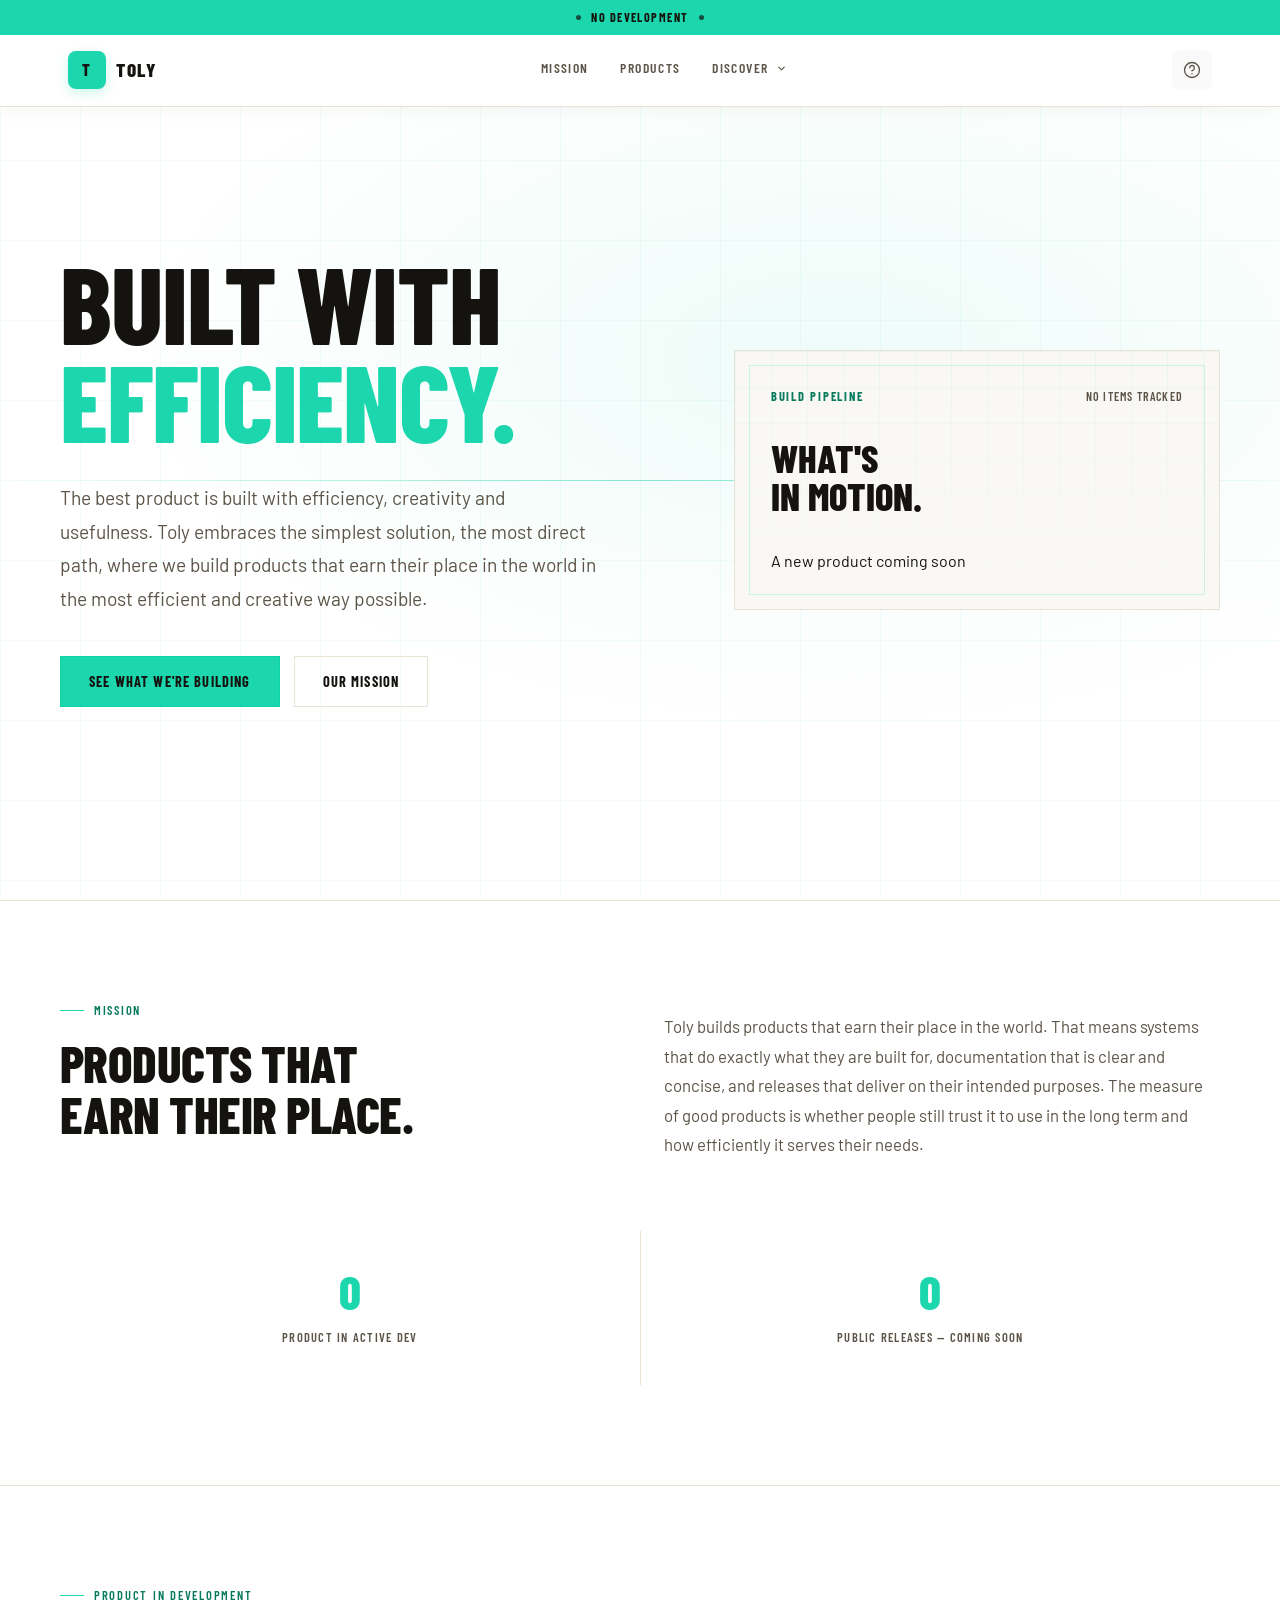
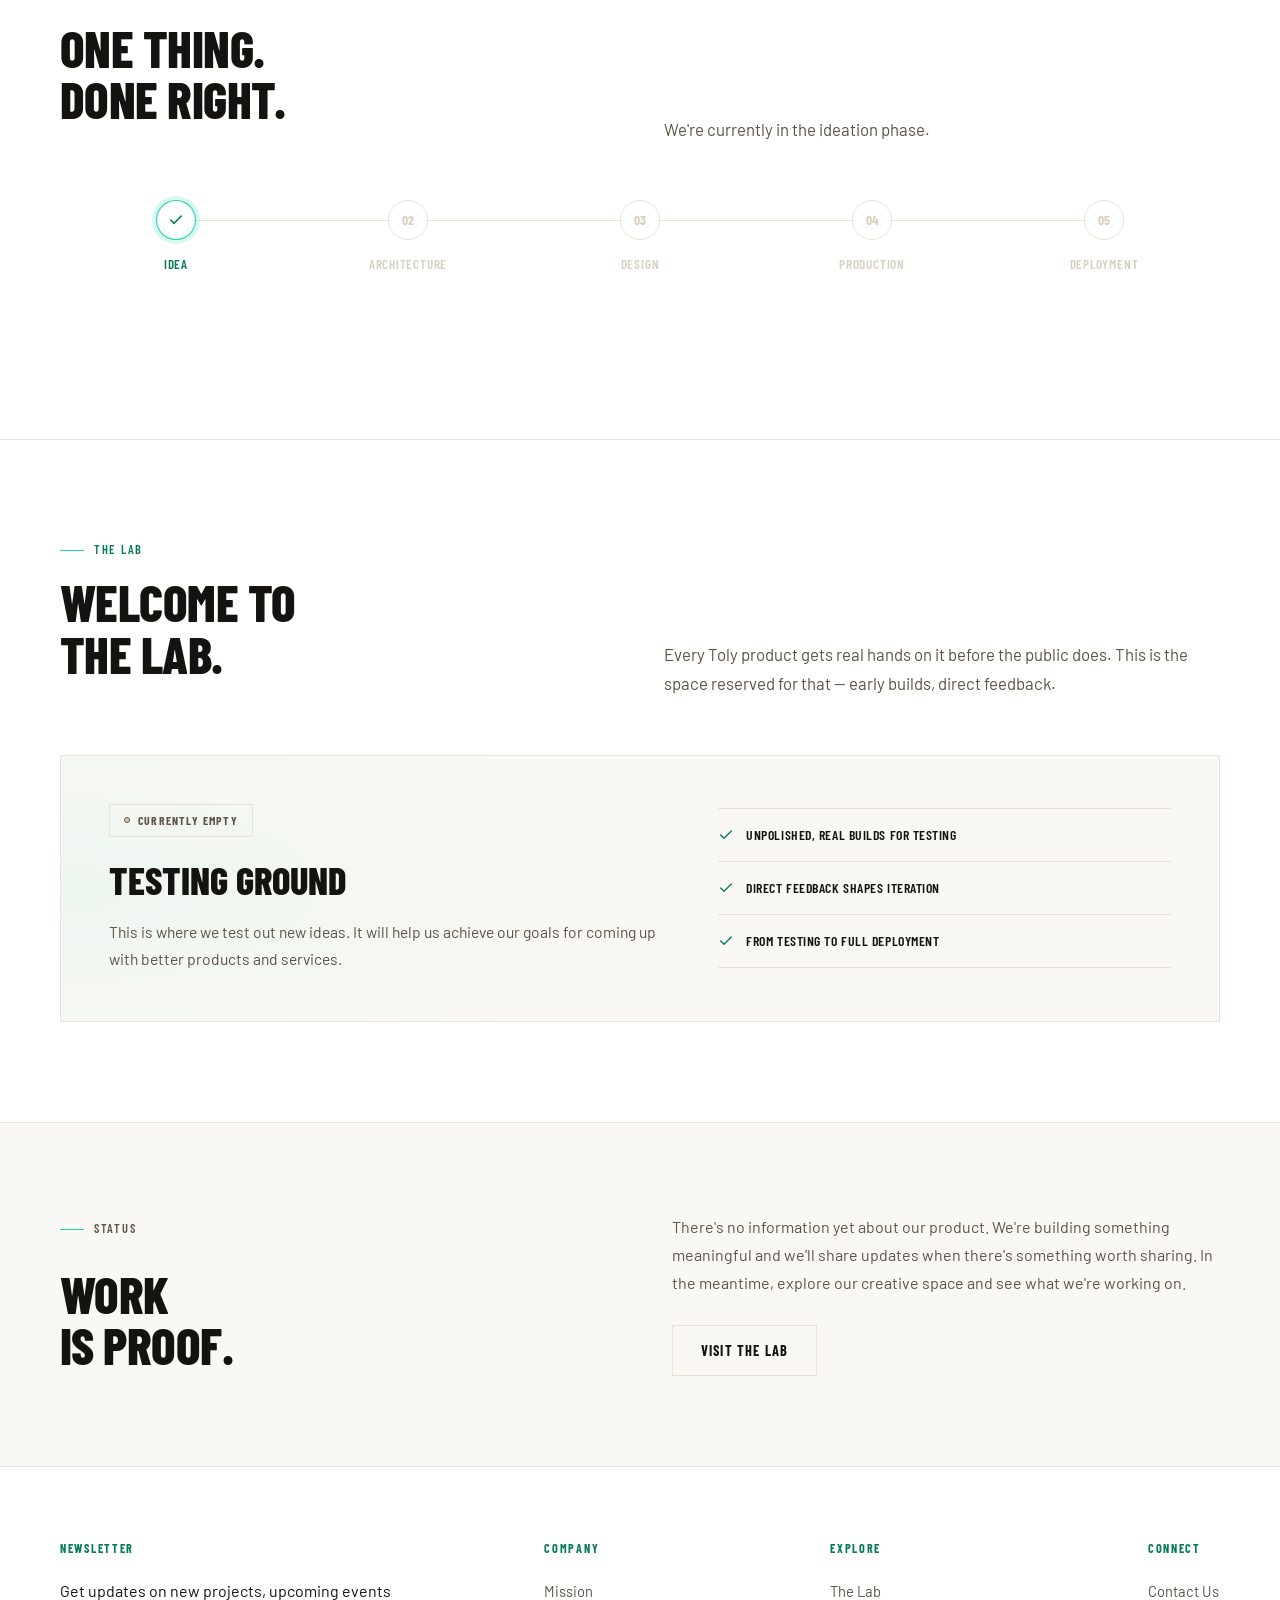
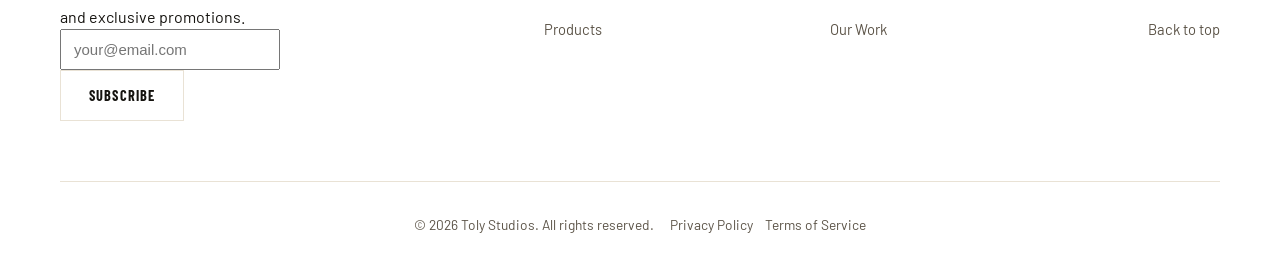
==== commit 7e7b7ef2: "Landing page updated" ====
--- a/index.html
+++ b/index.html
@@ -834,7 +834,7 @@
               <span class="pipeline-count">No items tracked</span>
             </div>
 
-            <p class="pipeline-heading">What is<br>in motion.</p>
+            <p class="pipeline-heading">What's<br>in motion.</p>
             <p>A new product coming soon</p>
 
             <div class="pipeline-items" role="list">
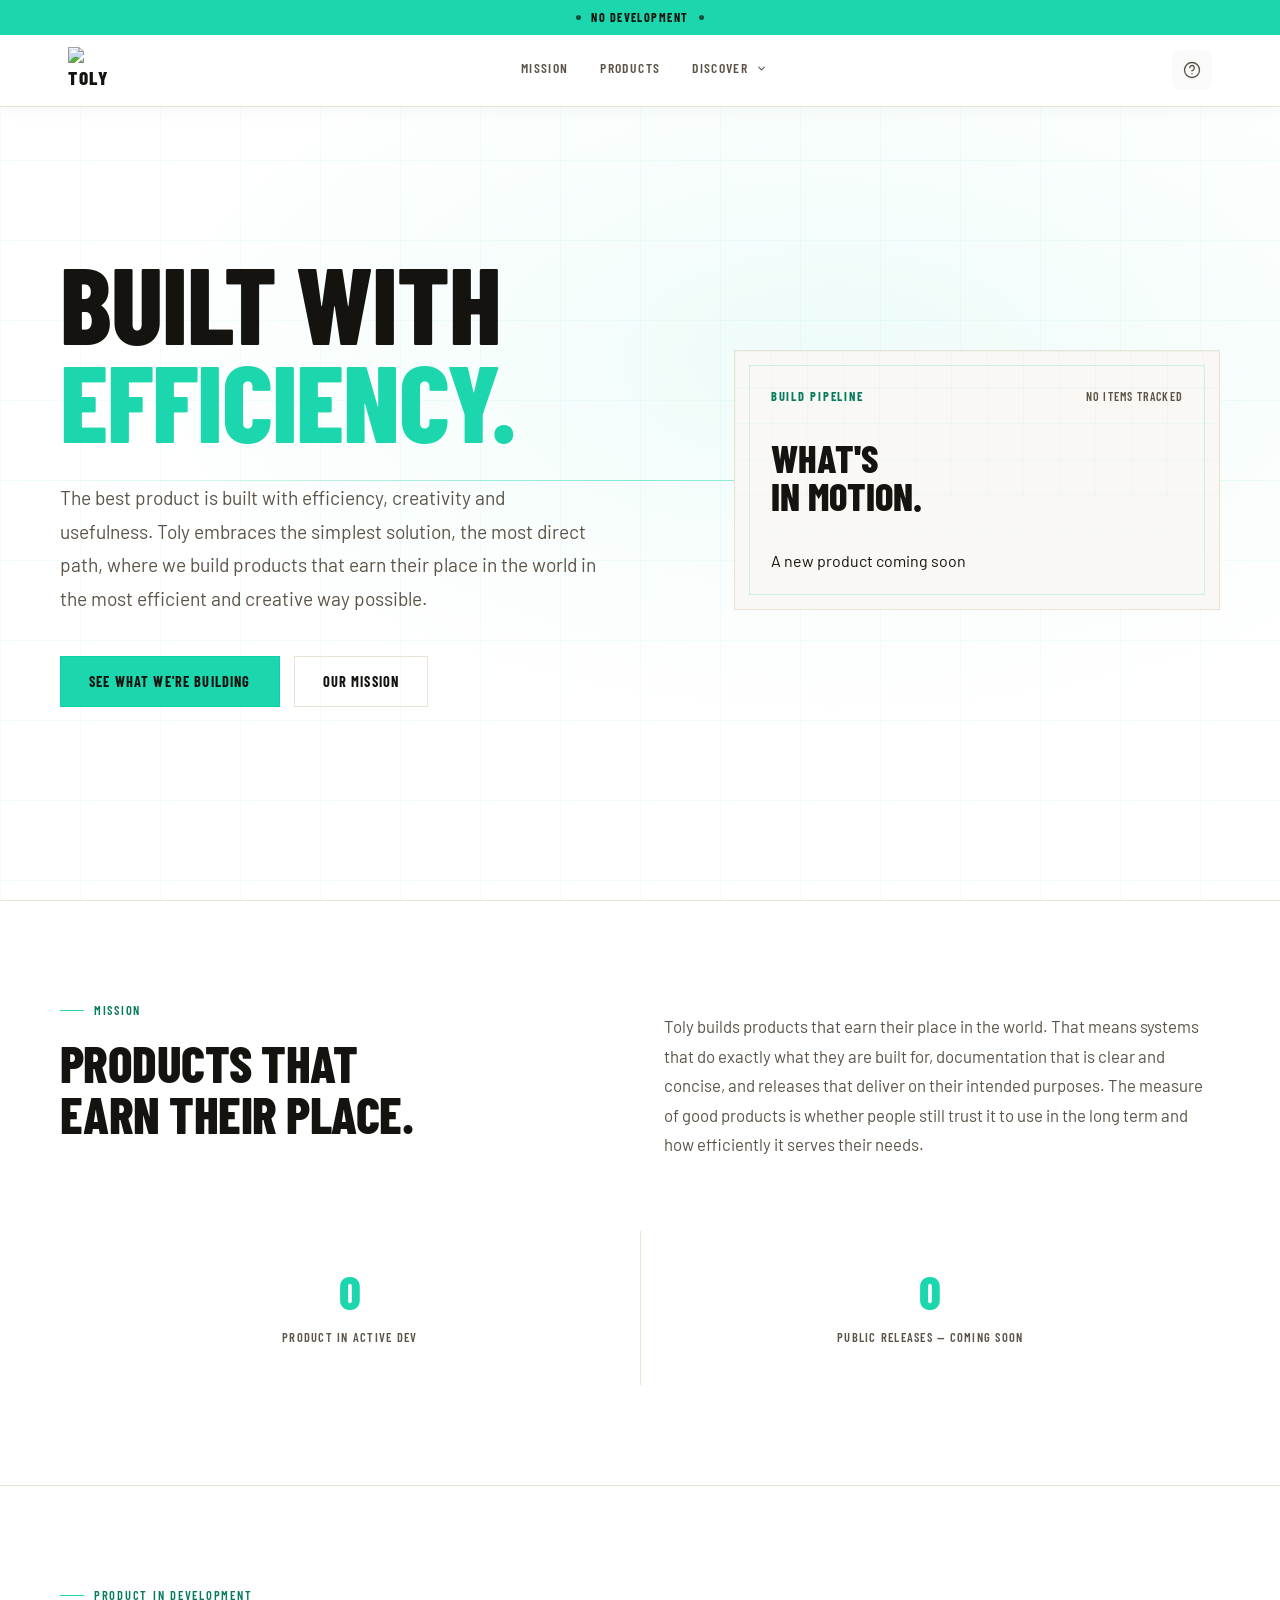
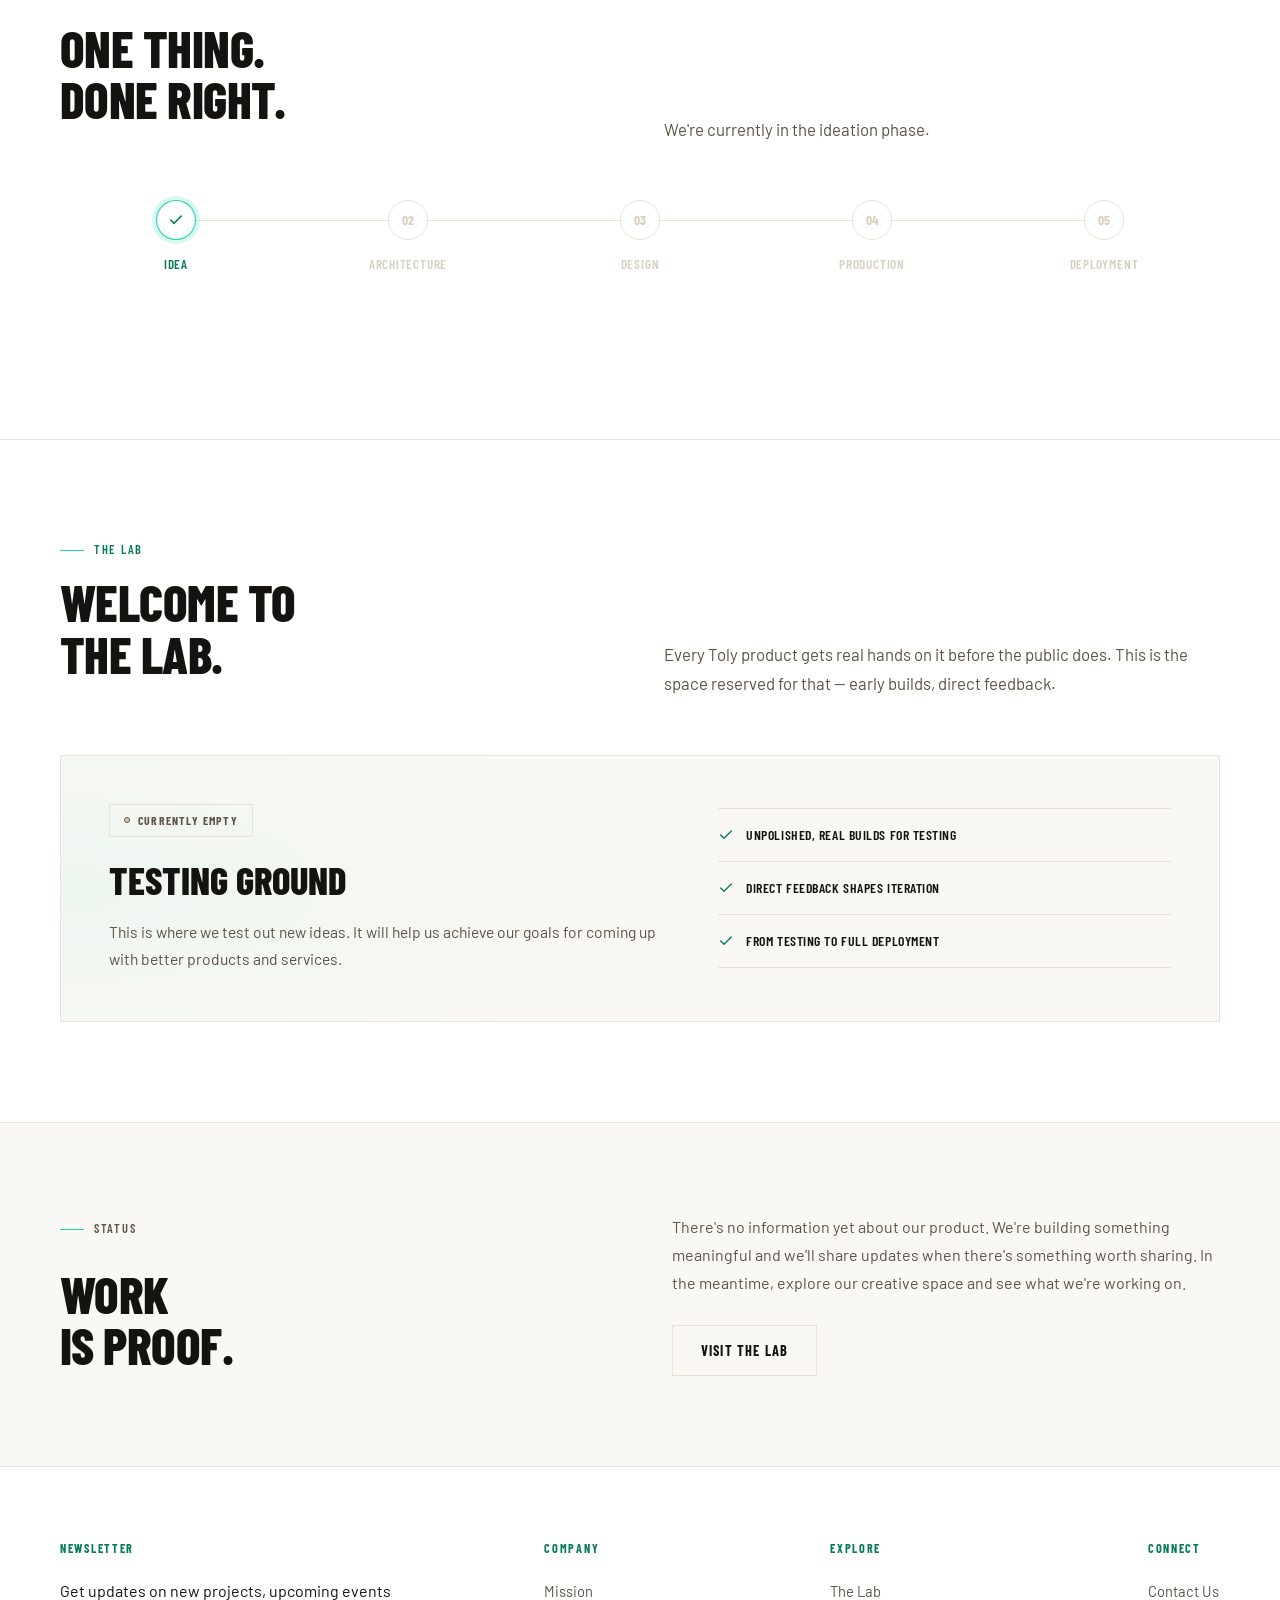
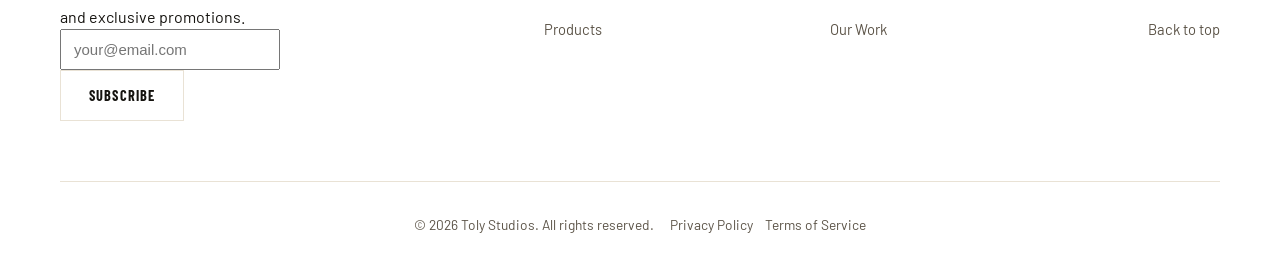
==== commit 8b3e0989: "Logo rework" ====
--- a/index.html
+++ b/index.html
@@ -103,6 +103,11 @@
       transition: opacity 0.2s;
     }
     .brand:hover { opacity: 0.8; }
+    .brand-logo {
+      width: 48px;
+      height: auto;
+      display: block;
+    }
     .mark {
       display: grid; place-items: center;
       width: 38px; height: 38px;
@@ -740,8 +745,7 @@
   <header>
     <nav class="wrap" aria-label="Primary navigation" style="display: flex; align-items: center; justify-content: space-between;">
       <a class="brand" href="#top" aria-label="Toly home">
-        <span class="mark" aria-hidden="true">T</span>
-        <span>Toly</span>
+        <img src="../Toly/assets/toly-logo.png" alt="Toly" class="brand-logo">
       </a>
 
       <div class="nav-center" aria-label="Page sections" style="display: flex; align-items: center; gap: 32px; flex: 1; justify-content: center;">
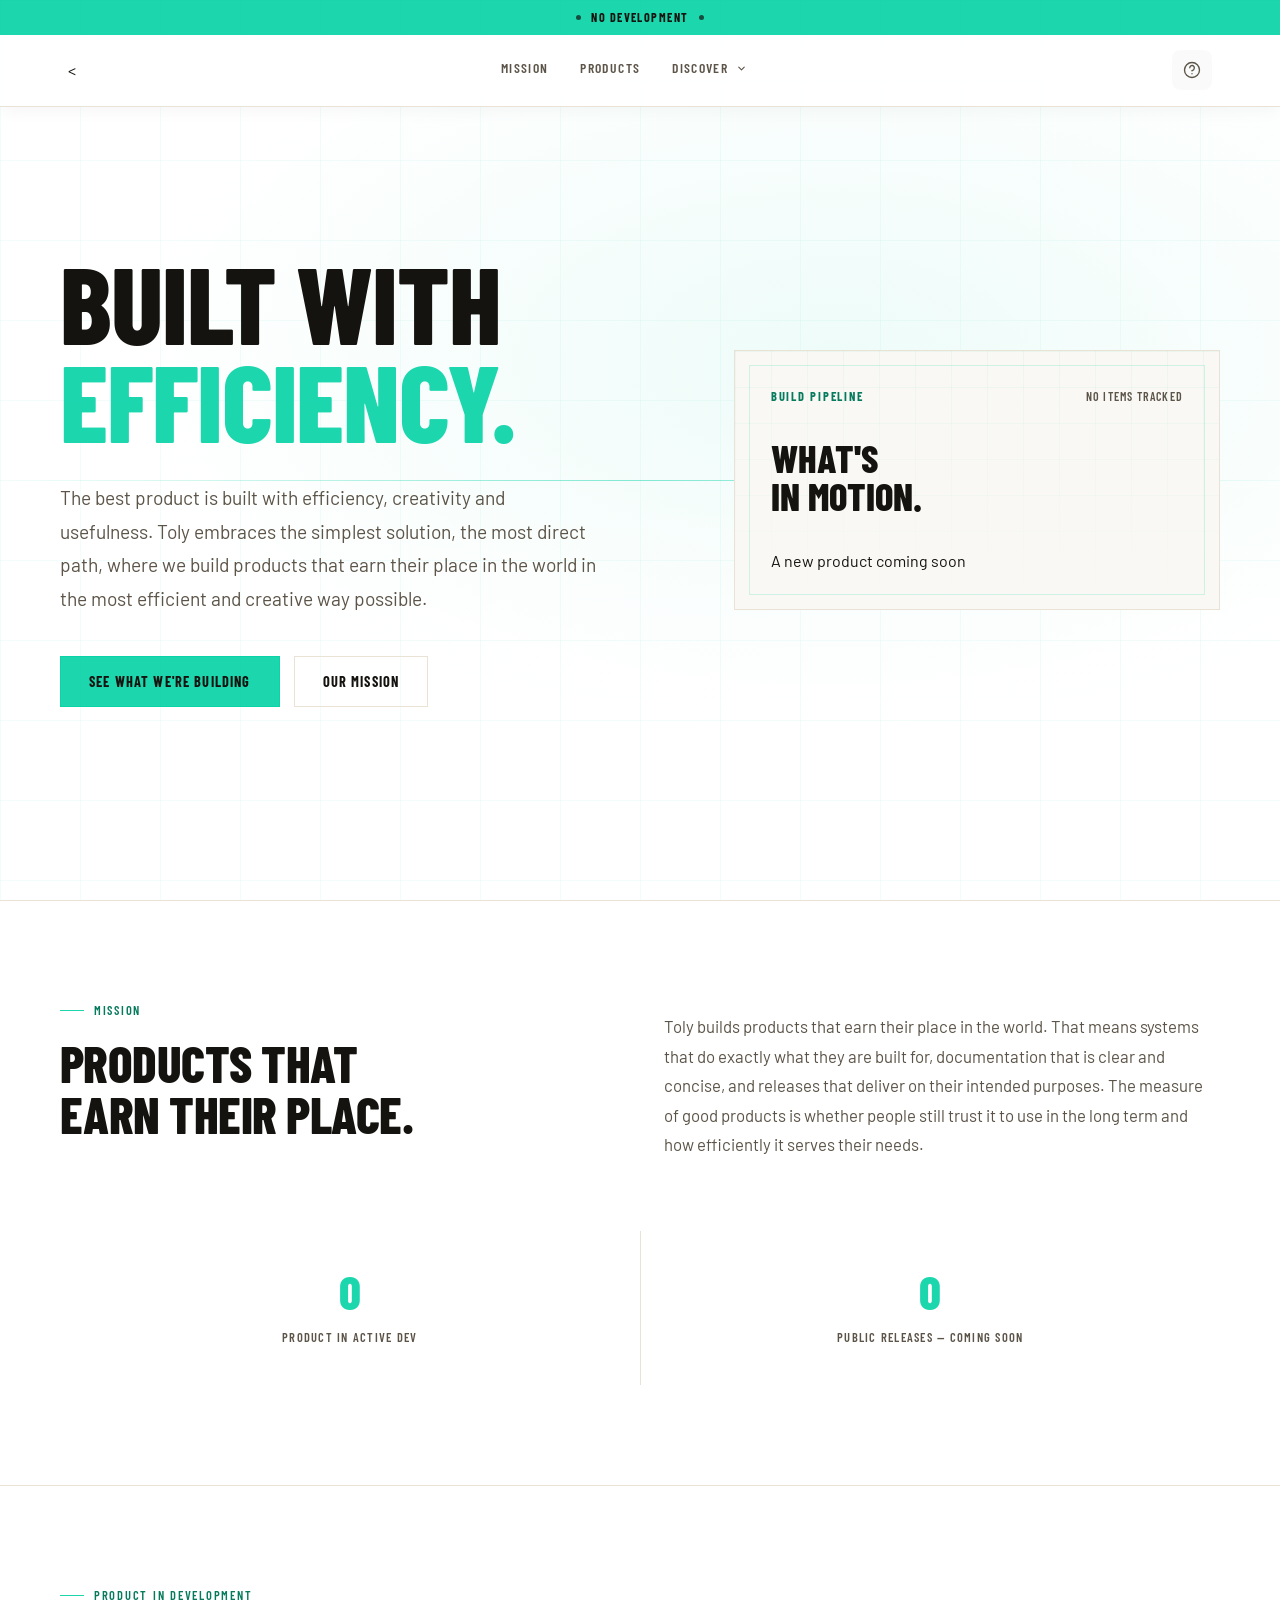
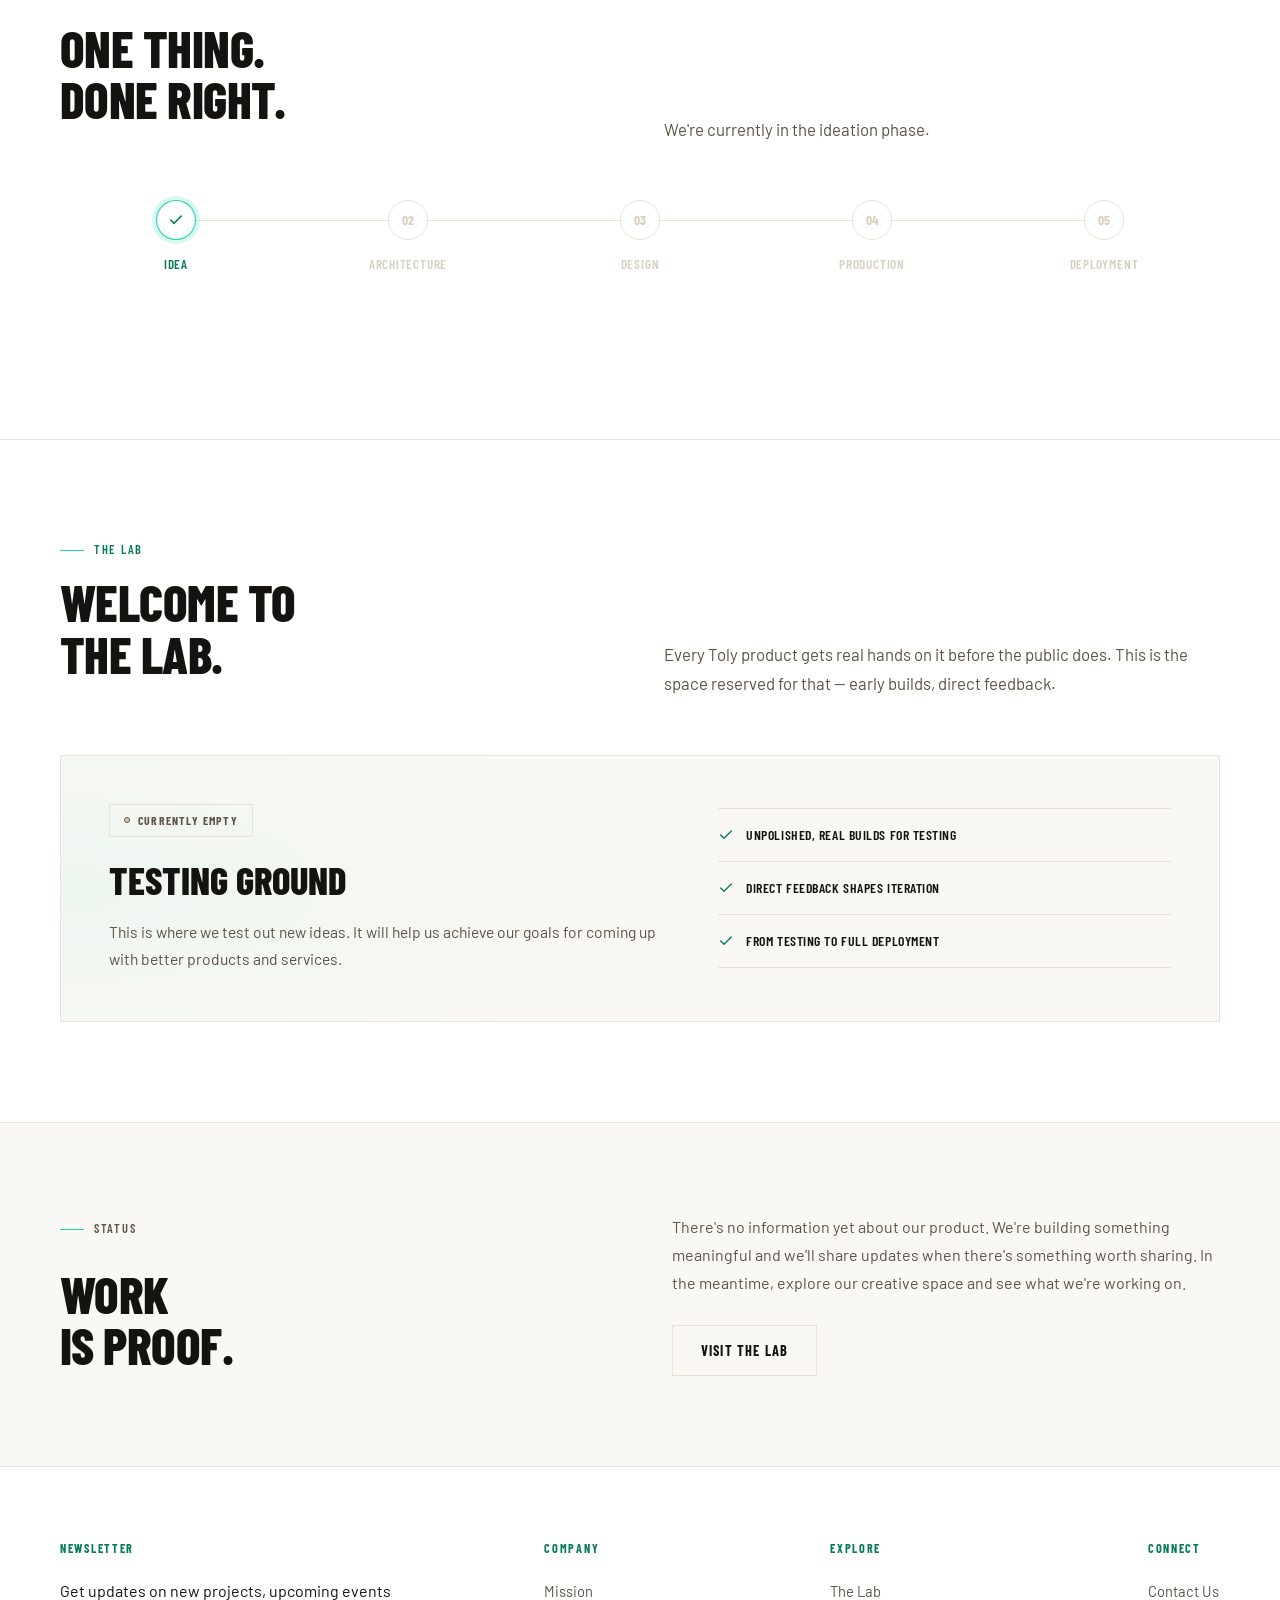
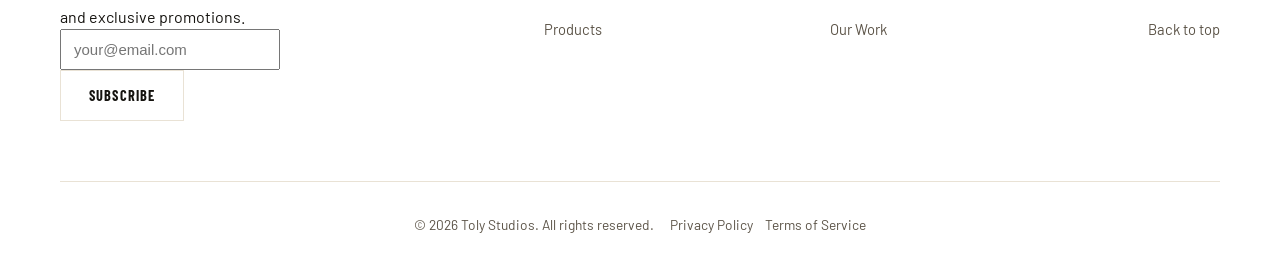
==== commit f1262723: "test 1" ====
--- a/index.html
+++ b/index.html
@@ -744,10 +744,7 @@
   <!-- HEADER -->
   <header>
     <nav class="wrap" aria-label="Primary navigation" style="display: flex; align-items: center; justify-content: space-between;">
-      <a class="brand" href="#top" aria-label="Toly home">
-        <img src="../Toly/assets/toly-logo.png" alt="Toly" class="brand-logo">
-      </a>
-
+      <
       <div class="nav-center" aria-label="Page sections" style="display: flex; align-items: center; gap: 32px; flex: 1; justify-content: center;">
         <a href="#mission">Mission</a>
         <a href="#products">Products</a>
